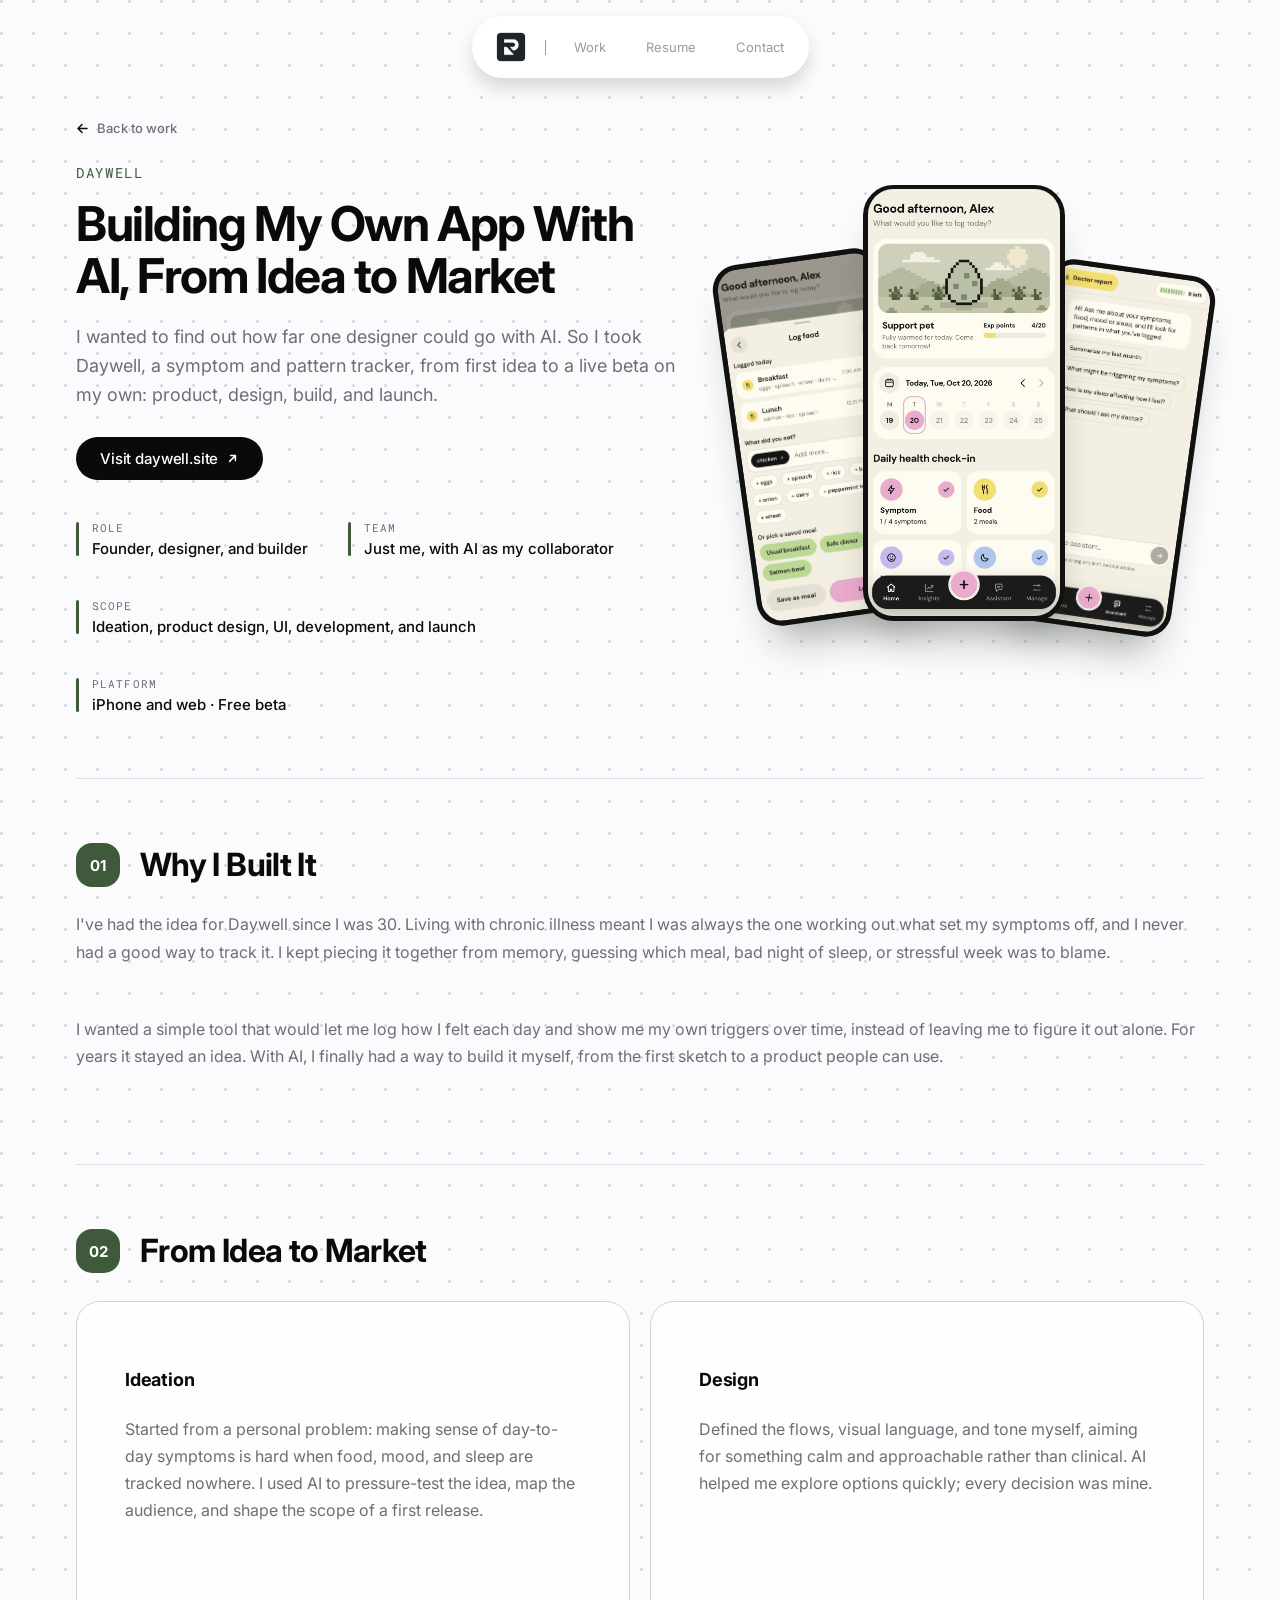
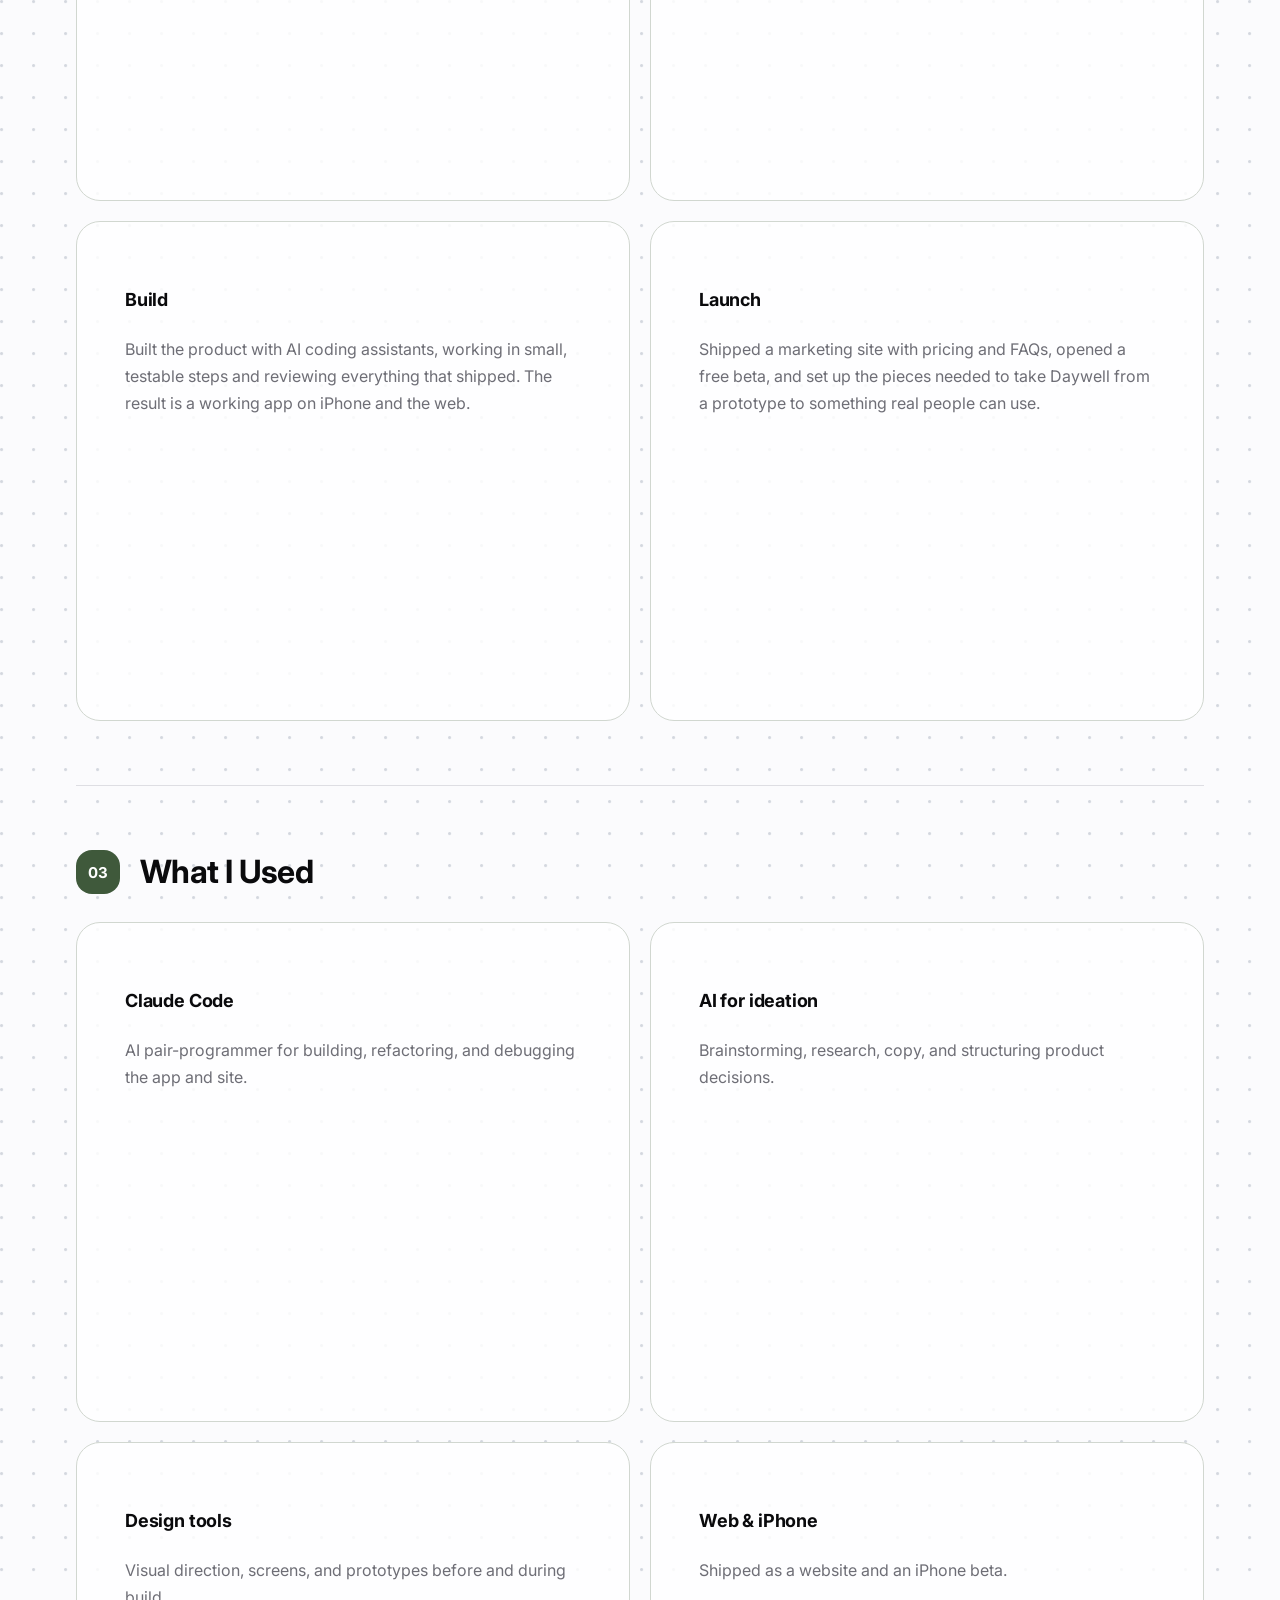
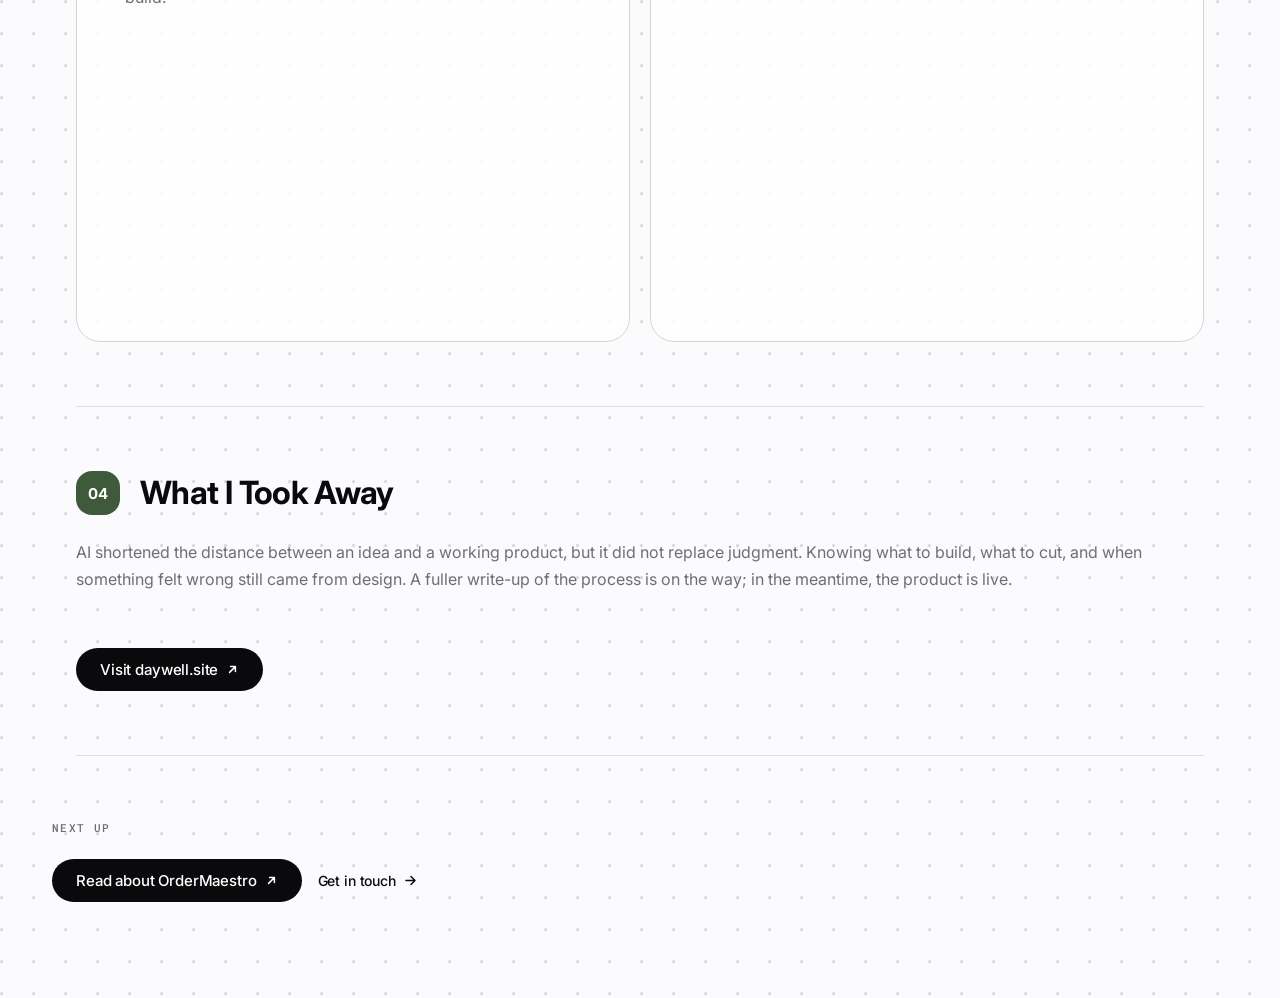
==== case-studies/daywell.html @ 9024d7c3 "Add Daywell card and case study page Home card links to daywell.site with AI-built and beta tags and" ====
<!DOCTYPE html>
<html lang="en">
<head>
<meta charset="UTF-8">
<meta name="viewport" content="width=device-width, initial-scale=1.0">
<title>Daywell - Ramin Partovi</title>
<meta name="description" content="Case study: designing, building, and launching Daywell, a symptom-tracking app, on my own with AI.">
<link rel="preconnect" href="https://fonts.googleapis.com">
<link rel="preconnect" href="https://fonts.gstatic.com" crossorigin>
<link href="https://fonts.googleapis.com/css2?family=Inter:wght@400;500;600;700&family=Roboto+Mono:wght@400;500&display=swap" rel="stylesheet">
<link rel="stylesheet" href="../css/styles.css">
<link rel="stylesheet" href="../css/case-study.css">
</head>
<body>

<header class="site-header">
  <div class="nav-pill">
    <a href="../index.html" class="logo active"><img src="../assets/icons/logo-mark.png" alt="Ramin Partovi" class="logo-mark"></a>
    <span class="divider" aria-hidden="true"></span>
    <nav class="nav-links" aria-label="Primary">
      <a href="../index.html#work">Work</a>
      <a href="../index.html#resume">Resume</a>
      <a href="../index.html#contact">Contact</a>
    </nav>
    <button class="nav-toggle" id="navToggle" aria-expanded="false" aria-controls="mobileNav" aria-label="Open menu">
      <span></span><span></span><span></span>
    </button>
  </div>
  <nav class="mobile-nav" id="mobileNav" aria-label="Mobile">
    <a href="../index.html#work">Work</a>
    <a href="../index.html#resume">Resume</a>
    <a href="../index.html#contact">Contact</a>
  </nav>
</header>

<main class="cs-daywell" style="--cs-accent:#3f593b">

  <section>
    <a href="../index.html#work" class="cs-back">
      <img src="../assets/icons/arrow-dark.svg" alt="" class="icon">
      Back to work
    </a>

    <div class="cs-hero">
      <div class="cs-hero-row cs-hero-row--split-meta">
        <div class="cs-hero-intro-col">
          <div class="cs-hero-text">
            <span class="cs-label" style="color:#3f593b">Daywell</span>
            <h1>Building My Own App With AI, From Idea to Market</h1>
            <p class="cs-hero-sub">I wanted to find out how far one designer could go with AI. So I took Daywell, a symptom and pattern tracker, from first idea to a live beta on my own: product, design, build, and launch.</p>
            <div class="cs-hero-actions" style="padding-top:28px">
              <a href="https://www.daywell.site/" target="_blank" rel="noopener noreferrer" class="btn btn-dark">
                Visit daywell.site
                <img src="../assets/icons/arrow-dark-2.svg" alt="" class="icon">
              </a>
            </div>
          </div>
          <div class="cs-meta">
            <div class="cs-meta-item cs-meta-item--accent"><span>Role</span><span>Founder, designer, and builder</span></div>
            <div class="cs-meta-item cs-meta-item--accent"><span>Team</span><span>Just me, with AI as my collaborator</span></div>
            <div class="cs-meta-item cs-meta-item--accent"><span>Scope</span><span>Ideation, product design, UI, development, and launch</span></div>
            <div class="cs-meta-item cs-meta-item--accent"><span>Platform</span><span>iPhone and web · Free beta</span></div>
          </div>
        </div>
        <div class="cs-dw-art">
          <div class="cs-dw-phone cs-dw-phone--left">
            <img src="assets/daywell/app-log-food.webp" alt="The Daywell app's Log food screen, with sample meals and quick-add ingredient chips.">
          </div>
          <div class="cs-dw-phone cs-dw-phone--right">
            <img src="assets/daywell/app-assistant.webp" alt="The Daywell app's Assistant screen, with suggested questions about symptoms and triggers.">
          </div>
          <div class="cs-dw-phone cs-dw-phone--main">
            <img src="assets/daywell/app-home.webp" alt="The Daywell app's Home screen, with sample data: a greeting, a support pet, this week's days, and daily check-in tiles for symptoms, food, mood, and sleep.">
          </div>
        </div>
      </div>
    </div>

    <section class="cs-section-v2">
      <div class="cs-section-header">
        <span class="cs-section-number">01</span>
        <h2>Why I Built It</h2>
      </div>
      <div class="cs-section-body">
        <p class="cs-section-intro">I've had the idea for Daywell since I was 30. Living with chronic illness meant I was always the one working out what set my symptoms off, and I never had a good way to track it. I kept piecing it together from memory, guessing which meal, bad night of sleep, or stressful week was to blame.</p>
        <p class="cs-section-intro">I wanted a simple tool that would let me log how I felt each day and show me my own triggers over time, instead of leaving me to figure it out alone. For years it stayed an idea. With AI, I finally had a way to build it myself, from the first sketch to a product people can use.</p>
      </div>
    </section>

    <section class="cs-section-v2">
      <div class="cs-section-header">
        <span class="cs-section-number">02</span>
        <h2>From Idea to Market</h2>
      </div>
      <div class="cs-section-body">
        <div class="cs-context-grid"><article class="cs-context-card"><h3>Ideation</h3><p>Started from a personal problem: making sense of day-to-day symptoms is hard when food, mood, and sleep are tracked nowhere. I used AI to pressure-test the idea, map the audience, and shape the scope of a first release.</p></article><article class="cs-context-card"><h3>Design</h3><p>Defined the flows, visual language, and tone myself, aiming for something calm and approachable rather than clinical. AI helped me explore options quickly; every decision was mine.</p></article><article class="cs-context-card"><h3>Build</h3><p>Built the product with AI coding assistants, working in small, testable steps and reviewing everything that shipped. The result is a working app on iPhone and the web.</p></article><article class="cs-context-card"><h3>Launch</h3><p>Shipped a marketing site with pricing and FAQs, opened a free beta, and set up the pieces needed to take Daywell from a prototype to something real people can use.</p></article></div>
      </div>
    </section>

    <section class="cs-section-v2">
      <div class="cs-section-header">
        <span class="cs-section-number">03</span>
        <h2>What I Used</h2>
      </div>
      <div class="cs-section-body">
        <div class="cs-context-grid"><article class="cs-context-card"><h3>Claude Code</h3><p>AI pair-programmer for building, refactoring, and debugging the app and site.</p></article><article class="cs-context-card"><h3>AI for ideation</h3><p>Brainstorming, research, copy, and structuring product decisions.</p></article><article class="cs-context-card"><h3>Design tools</h3><p>Visual direction, screens, and prototypes before and during build.</p></article><article class="cs-context-card"><h3>Web & iPhone</h3><p>Shipped as a website and an iPhone beta.</p></article></div>
      </div>
    </section>

    <section class="cs-section-v2">
      <div class="cs-section-header">
        <span class="cs-section-number">04</span>
        <h2>What I Took Away</h2>
      </div>
      <div class="cs-section-body">
        <p class="cs-section-intro">AI shortened the distance between an idea and a working product, but it did not replace judgment. Knowing what to build, what to cut, and when something felt wrong still came from design. A fuller write-up of the process is on the way; in the meantime, the product is live.</p>
        <div class="cs-hero-actions">
          <a href="https://www.daywell.site/" target="_blank" rel="noopener noreferrer" class="btn btn-dark">
            Visit daywell.site
            <img src="../assets/icons/arrow-dark-2.svg" alt="" class="icon">
          </a>
        </div>
      </div>
    </section>

  </section>

  <section class="cs-footer-nav">
    <span class="eyebrow">Next up</span>
    <div class="cs-footer-nav-links">
      <a href="ordermaestro.html" class="btn btn-dark">
        Read about OrderMaestro
        <img src="../assets/icons/arrow-dark-2.svg" alt="" class="icon">
      </a>
      <a href="../index.html#contact" class="link-arrow">
        Get in touch
        <img src="../assets/icons/arrow-dark.svg" alt="" class="icon">
      </a>
    </div>
  </section>

</main>

<script src="../js/main.js"></script>
</body>
</html>
---- css/styles.css ----
/* ---------- Tokens ---------- */
:root {
  --font-sans: 'Inter', -apple-system, BlinkMacSystemFont, 'Segoe UI', sans-serif;
  --font-mono: 'Roboto Mono', 'SFMono-Regular', Menlo, monospace;

  --color-bg: #fbfbfd;
  --color-white: #ffffff;
  --color-blue: #2d31ff;
  --color-orange: #f46036;
  --color-black: #0a0a0c;

  --color-grey-96: #f5f5f7;
  --color-grey-62: #9a9aa4;
  --color-grey-56: #8a8a92;
  --color-grey-45: #6e6e76;
  --color-grey-88: #dedee3;
  --color-grey-95: #f0f0f3;

  --color-yellow: #ffd24a;
  --color-red: #e8502e;
  --color-azure: #8aa2bc;

  --white-09: rgba(255, 255, 255, 0.09);
  --white-13: rgba(255, 255, 255, 0.13);

  --radius-lg: 34px;
  --radius-md: 20px;
  --radius-sm: 16px;
  --radius-pill: 980px;

  --max-width: 1176px;
  --shell-padding: 24px;
}

/* ---------- Reset ---------- */
* { box-sizing: border-box; }
html { scroll-behavior: smooth; }
body {
  margin: 0;
  font-family: var(--font-sans);
  background: var(--color-bg);
  color: var(--color-black);
  -webkit-font-smoothing: antialiased;
  overflow-x: hidden;
}
img { max-width: 100%; display: block; }
a { text-decoration: none; color: inherit; }
ul { list-style: none; margin: 0; padding: 0; }
h1, h2, h3, p { margin: 0; }

main { position: relative; }
main::before {
  content: "";
  position: absolute;
  inset: 0;
  z-index: -1;
  background-image: url("../assets/images/bg-pattern.png");
  background-size: 32px 32px;
  background-repeat: repeat;
  opacity: 0.4;
  pointer-events: none;
}
button { font-family: inherit; cursor: pointer; }

.icon { width: 13px; height: 13px; flex-shrink: 0; transition: transform 0.2s ease; }

/* ---------- Type scale ---------- */
h1 {
  font-weight: 700;
  font-size: clamp(2.4rem, 4.2vw + 1rem, 3.5rem);
  line-height: 1.04;
  letter-spacing: -0.04em;
  color: var(--color-white);
}
h2 {
  font-weight: 700;
  font-size: clamp(2rem, 2.6vw + 1.1rem, 3.25rem);
  line-height: 1.08;
  letter-spacing: -0.032em;
  color: var(--color-black);
}
h2.on-dark { color: var(--color-grey-96); }
h3 {
  font-weight: 600;
  font-size: 1.75rem;
  line-height: 1.16;
  letter-spacing: -0.026em;
  color: var(--color-black);
}

.eyebrow, .eyebrow-mini {
  font-family: var(--font-mono);
  font-weight: 500;
  font-size: 0.6875rem;
  letter-spacing: 0.12em;
  text-transform: uppercase;
  color: var(--color-grey-45);
  display: block;
}
.eyebrow-light { color: var(--color-grey-62); }

/* ---------- Layout helpers ---------- */
main > section {
  max-width: var(--max-width);
  margin: 0 auto;
  padding-left: var(--shell-padding);
  padding-right: var(--shell-padding);
}

/* ---------- Header ---------- */
.site-header {
  position: fixed;
  top: 16px;
  left: 0;
  right: 0;
  z-index: 100;
  display: flex;
  justify-content: center;
  padding: 0 16px;
  transition: transform 0.25s ease;
}
.site-header.is-hidden {
  transform: translateY(calc(-100% - 16px));
}
.nav-pill {
  display: flex;
  align-items: center;
  gap: 8px;
  background: var(--color-white);
  border: 1px solid var(--white-13);
  border-radius: var(--radius-pill);
  padding: 4px 4px 4px 12px;
  box-shadow: 0 10px 17px rgba(0, 0, 0, 0.14);
}
.logo {
  display: flex;
  align-items: center;
  font-weight: 600;
  font-size: 0.8125rem;
  letter-spacing: -0.01em;
  color: var(--color-grey-62);
  white-space: nowrap;
  transition: opacity 0.15s;
}
.logo:hover { opacity: 0.8; }
.logo-mark {
  display: block;
  width: 52px;
  height: 52px;
}
.divider {
  width: 1px;
  height: 15px;
  background: var(--color-grey-62);
  flex-shrink: 0;
}
.nav-links { display: flex; align-items: center; }
.nav-links a {
  font-size: 0.8125rem;
  color: var(--color-grey-62);
  padding: 8px 20px;
  border-radius: var(--radius-pill);
  transition: background 0.15s, color 0.15s;
}
.nav-links a:hover { background: var(--color-grey-95); color: var(--color-black); }
.nav-links a.active,
.nav-links a.active:hover { color: var(--color-blue); }

.nav-toggle {
  display: none;
  flex-direction: column;
  justify-content: center;
  gap: 4px;
  width: 37px;
  height: 37px;
  background: none;
  border: none;
  border-radius: 50%;
}
.nav-toggle span {
  display: block;
  width: 16px;
  height: 1.5px;
  background: var(--color-black);
  margin: 0 auto;
}
.mobile-nav {
  display: none;
  flex-direction: column;
  background: var(--color-white);
  border-radius: 20px;
  margin-top: 8px;
  padding: 8px;
  box-shadow: 0 10px 17px rgba(0, 0, 0, 0.14);
  position: absolute;
  top: 100%;
  left: 16px;
  right: 16px;
}
.mobile-nav a {
  padding: 12px 16px;
  font-size: 0.9rem;
  color: var(--color-black);
  border-radius: 12px;
}
.mobile-nav a:hover { background: var(--color-grey-95); }
.mobile-nav a.active { color: var(--color-blue); }
.mobile-nav.open { display: flex; }

/* ---------- Buttons / Links ---------- */
.btn {
  display: inline-flex;
  align-items: center;
  gap: 8px;
  padding: 12px 24px;
  border-radius: var(--radius-pill);
  font-size: 0.9375rem;
  font-weight: 500;
  letter-spacing: -0.01em;
  white-space: nowrap;
  transition: opacity 0.15s, transform 0.15s;
}
.btn:hover { opacity: 0.88; }
.btn-orange { background: var(--color-orange); color: var(--color-white); }
.btn-dark { background: var(--color-black); color: var(--color-white); }
.btn-white { background: var(--color-white); color: var(--color-black); }
.btn-outline { background: none; border: 1px solid var(--color-white); color: var(--color-white); }

.link-arrow {
  display: inline-flex;
  align-items: center;
  gap: 8px;
  font-size: 0.875rem;
  font-weight: 500;
  letter-spacing: -0.01em;
  color: var(--color-black);
}
.link-arrow.link-white { color: var(--color-white); }
.link-arrow:hover { text-decoration: underline; text-underline-offset: 3px; }

.btn-text {
  background: none;
  border: none;
  padding: 12px 4px;
  font-size: 0.9375rem;
  font-weight: 500;
  color: var(--color-grey-96);
  transition: color 0.15s;
}
.btn-text:hover { color: var(--color-white); }
.btn-text-dark { color: var(--color-grey-45); }
.btn-text-dark:hover { color: var(--color-black); }

/* ---------- Hero ---------- */
.hero { padding-top: 80px; }

@keyframes fade-up {
  from { opacity: 0; transform: translateY(16px); }
  to { opacity: 1; transform: translateY(0); }
}

.hero-kicker,
.hero h1,
.hero-sub,
.hero-actions,
.hero-visual {
  animation: fade-up 1.1s cubic-bezier(0.16, 1, 0.3, 1) both;
}
.hero-kicker { animation-delay: 0s; }
.hero h1 { animation-delay: 0.1s; }
.hero-sub { animation-delay: 0.25s; }
.hero-actions { animation-delay: 0.4s; }
.hero-visual { animation-delay: 0.3s; }

@media (prefers-reduced-motion: reduce) {
  .hero-kicker,
  .hero h1,
  .hero-sub,
  .hero-actions,
  .hero-visual {
    animation: none;
  }
}

.hero-inner {
  background: var(--color-blue);
  border-radius: var(--radius-lg);
  padding: 56px 40px;
  display: flex;
  align-items: center;
  justify-content: space-between;
  gap: 40px;
  flex-wrap: wrap;
  position: relative;
  overflow: hidden;
}
.hero-copy {
  display: flex;
  flex-direction: column;
  gap: 20px;
  max-width: 460px;
  position: relative;
  z-index: 2;
}
.hero-kicker {
  font-family: var(--font-mono);
  font-weight: 500;
  font-size: 0.875rem;
  letter-spacing: 0.08em;
  text-transform: uppercase;
  color: #FFD166EB;
  margin-bottom: -12px;
}
.hero-sub {
  font-size: 1.0625rem;
  line-height: 1.55;
  color: var(--color-white);
  max-width: 360px;
}
.hero-actions {
  display: flex;
  align-items: center;
  gap: 24px;
  flex-wrap: wrap;
  padding-top: 12px;
}

.hero-visual {
  position: relative;
  flex: 1 1 480px;
  max-width: 640px;
  min-width: 300px;
}
.hero-image {
  position: relative;
  border-radius: 12px;
  overflow: hidden;
  aspect-ratio: 520 / 440;
}
.hero-image img:first-child {
  width: 100%;
  height: 100%;
  object-fit: cover;
}

/* Birds crossing the frame in pairs, continuously — a new pair sets off
   every time the one before it is a third of the way across */
.bird {
  position: absolute;
  width: 22px;
  height: 11px;
  opacity: 0;
  pointer-events: none;
}
.bird-1 { top: 16%; animation: fly-across-pair 30s linear -1.8s infinite; }
.bird-2 { top: 22%; width: 16px; height: 8px; animation: fly-across-pair 30s linear -2.5s infinite; }
.bird-3 { top: 28%; animation: fly-across-pair 30s linear -11.8s infinite; }
.bird-4 { top: 34%; width: 16px; height: 8px; animation: fly-across-pair 30s linear -12.5s infinite; }
.bird-5 { top: 8%; animation: fly-across-pair 30s linear -21.8s infinite; }
.bird-6 { top: 14%; width: 16px; height: 8px; animation: fly-across-pair 30s linear -22.5s infinite; }

@keyframes fly-across-pair {
  0% { left: -8%; transform: translateY(6px); opacity: 0; }
  5% { opacity: 0.6; }
  95% { left: 106%; transform: translateY(-10px); opacity: 0.6; }
  100% { left: 108%; transform: translateY(-10px); opacity: 0; }
}

@media (prefers-reduced-motion: reduce) {
  .bird { animation: none; }
}

.floating-card {
  position: absolute;
  background: var(--color-white);
  border-radius: var(--radius-sm);
  box-shadow: 0 20px 44px -16px rgba(10, 10, 12, 0.34), 0 1px 3px rgba(10, 10, 12, 0.1);
  padding: 16px 20px;
  display: flex;
  flex-direction: column;
  gap: 8px;
}
.card-stat {
  top: -20px;
  right: -8px;
  transform: rotate(-3deg);
}
.stat-number {
  font-weight: 700;
  font-size: 1.75rem;
  letter-spacing: -0.035em;
  color: var(--color-black);
}
.eyebrow-mini {
  display: flex;
  align-items: center;
  gap: 8px;
  font-size: 0.59375rem;
}
.dot {
  width: 6px;
  height: 6px;
  border-radius: 2px;
  flex-shrink: 0;
}
.dot-red { background: var(--color-red); }
.dot-yellow { background: var(--color-yellow); }
.dot-azure { background: var(--color-azure); }

/* ---------- Work ---------- */
.work { padding: 96px 24px 0; }
.section-head {
  display: flex;
  flex-direction: column;
  gap: 12px;
  max-width: 512px;
  margin-bottom: 32px;
}
.section-head p {
  font-size: 1.0625rem;
  line-height: 1.6;
  color: var(--color-grey-45);
  padding-top: 4px;
}

.work-grid {
  display: grid;
  grid-template-columns: 1fr 1fr;
  gap: 20px;
}
.case-study {
  background: var(--color-grey-95);
  border-radius: var(--radius-md);
  padding: 40px;
  display: flex;
  flex-direction: column;
  gap: 12px;
  transition: transform 0.25s cubic-bezier(0.16, 1, 0.3, 1), box-shadow 0.25s ease, background-color 0.25s ease;
}
.case-study:hover {
  background: var(--color-white);
  transform: translateY(-4px);
  box-shadow: 0 24px 48px -24px rgba(10, 10, 12, 0.28), 0 1px 3px rgba(10, 10, 12, 0.08);
}
.case-study:active {
  transform: translateY(-1px) scale(0.994);
  transition-duration: 0.1s;
}
.case-study:focus-visible {
  outline: 2px solid var(--color-blue);
  outline-offset: 3px;
}
.case-study:hover .link-arrow .icon { transform: translateX(3px); }
.case-study-lg {
  grid-column: 1 / -1;
  display: grid;
  grid-template-columns: 1fr auto;
  align-items: center;
  gap: 32px;
}
.case-study-diagram {
  display: grid;
  grid-template-columns: 1fr auto;
  align-items: center;
  gap: 20px;
}
.case-study-content {
  display: flex;
  flex-direction: column;
  gap: 12px;
}

.workflow-diagram {
  position: relative;
  width: 244px;
  height: 136px;
  flex-shrink: 0;
}
.wf-lines {
  position: absolute;
  inset: 0;
  width: 100%;
  height: 100%;
  overflow: visible;
}
.wf-line {
  fill: none;
  stroke: #2e90fa;
  stroke-width: 2;
  stroke-linecap: round;
  stroke-dasharray: 1;
  stroke-dashoffset: 1;
  transition: stroke-dashoffset 0.8s cubic-bezier(0.16, 1, 0.3, 1);
}
.wf-box {
  position: absolute;
  width: 44px;
  height: 44px;
  background: var(--color-white);
  border: 1.5px solid rgba(46, 144, 250, 0.35);
  border-radius: var(--radius-sm);
  box-shadow: 0 20px 44px -16px rgba(10, 10, 12, 0.2), 0 1px 3px rgba(10, 10, 12, 0.08);
  opacity: 0;
  transform: translateY(6px) scale(0.9);
  transition: opacity 0.7s cubic-bezier(0.16, 1, 0.3, 1), transform 0.7s cubic-bezier(0.16, 1, 0.3, 1);
}
.wf-node-a { left: 0;    top: 58px; }
.wf-node-b { left: 100px; top: 23px; }
.wf-node-c { left: 100px; top: 92px; }
.wf-node-d { left: 200px; top: 0; }
.wf-node-e { left: 200px; top: 46px; }

/* Sequence: root appears, splits into b/c, then b splits again into d/e */
.workflow-diagram.is-visible .wf-node-a { opacity: 1; transform: none; }
.workflow-diagram.is-visible .wf-line-1 { stroke-dashoffset: 0; transition-delay: 0.6s; }
.workflow-diagram.is-visible .wf-node-b,
.workflow-diagram.is-visible .wf-node-c { opacity: 1; transform: none; transition-delay: 1.3s; }
.workflow-diagram.is-visible .wf-line-2 { stroke-dashoffset: 0; transition-delay: 1.9s; }
.workflow-diagram.is-visible .wf-node-d,
.workflow-diagram.is-visible .wf-node-e { opacity: 1; transform: none; transition-delay: 2.6s; }

.workflow-diagram.resetting .wf-box,
.workflow-diagram.resetting .wf-line {
  transition: none;
}

.plant-diagram {
  position: relative;
  width: 140px;
  height: 150px;
  flex-shrink: 0;
}
.pd-lines {
  position: absolute;
  inset: 0;
  width: 100%;
  height: 100%;
  overflow: visible;
}
.pd-line {
  fill: none;
  stroke: #1b998b;
  stroke-width: 2;
  stroke-linecap: round;
  stroke-dasharray: 1;
  stroke-dashoffset: 1;
  transition: stroke-dashoffset 0.8s cubic-bezier(0.16, 1, 0.3, 1);
}
.pd-ground {
  fill: none;
  stroke: var(--color-grey-62);
  stroke-width: 2;
  stroke-linecap: round;
  opacity: 0;
  transition: opacity 0.7s cubic-bezier(0.16, 1, 0.3, 1);
}
.pd-node {
  position: absolute;
  box-shadow: 0 6px 14px -6px rgba(10, 10, 12, 0.25);
  opacity: 0;
  transform: scale(0.5) rotate(var(--rot, 0deg));
  transition: opacity 0.7s cubic-bezier(0.16, 1, 0.3, 1), transform 0.7s cubic-bezier(0.16, 1, 0.3, 1);
}
.pd-seed {
  width: 12px;
  height: 12px;
  border-radius: 50%;
  background: #1b998b;
}
.pd-leaf {
  width: 20px;
  height: 20px;
  background: rgba(27, 153, 139, 0.12);
  border: 1.6px solid #1b998b;
  box-shadow: none;
}
.pd-leaf::after {
  content: '';
  position: absolute;
  top: 10%;
  left: 50%;
  width: 1.4px;
  height: 80%;
  background: #1b998b;
}
.pd-node-a { left: 64px; top: 132px; }
.pd-node-b { left: 30px; top: 64px; --rot: -12deg; border-radius: 0 70% 0 70%; }
.pd-node-c { left: 90px; top: 64px; --rot: 12deg; border-radius: 70% 0 70% 0; }
.pd-node-d { left: 32px; top: 13px; --rot: -12deg; border-radius: 0 70% 0 70%; }
.pd-node-e { left: 88px; top: 13px; --rot: 12deg; border-radius: 70% 0 70% 0; }
.pd-node-b::after, .pd-node-d::after { transform: translateX(-50%) rotate(-45deg); }
.pd-node-c::after, .pd-node-e::after { transform: translateX(-50%) rotate(45deg); }

/* Sequence: seed appears, stem grows, leaves sprout in pairs, twice */
.plant-diagram.is-visible .pd-ground { opacity: 1; }
.plant-diagram.is-visible .pd-node-a { opacity: 1; transform: scale(1) rotate(var(--rot, 0deg)); }
.plant-diagram.is-visible .pd-line-1 { stroke-dashoffset: 0; transition-delay: 0.6s; }
.plant-diagram.is-visible .pd-node-b,
.plant-diagram.is-visible .pd-node-c { opacity: 1; transform: scale(1) rotate(var(--rot, 0deg)); transition-delay: 1.3s; }
.plant-diagram.is-visible .pd-line-2 { stroke-dashoffset: 0; transition-delay: 1.9s; }
.plant-diagram.is-visible .pd-node-d,
.plant-diagram.is-visible .pd-node-e { opacity: 1; transform: scale(1) rotate(var(--rot, 0deg)); transition-delay: 2.6s; }

.plant-diagram.resetting .pd-node,
.plant-diagram.resetting .pd-line,
.plant-diagram.resetting .pd-ground {
  transition: none;
}

.pulse-bars {
  display: flex;
  align-items: flex-end;
  gap: 8px;
  height: 60px;
  flex-shrink: 0;
}
.pulse-bar {
  width: 10px;
  height: 60px;
  background: #ff1af2;
  border-radius: 3px;
  transform-origin: bottom center;
  transform: scaleY(0.15);
  animation: none;
}

@keyframes pulse-bar-bounce {
  0%   { transform: scaleY(0.15); }
  20%  { transform: scaleY(0.65); }
  35%  { transform: scaleY(0.3); }
  50%  { transform: scaleY(0.85); }
  65%  { transform: scaleY(0.4); }
  80%  { transform: scaleY(0.6); }
  100% { transform: scaleY(1); }
}

.pulse-bars.is-visible .pulse-bar {
  animation-name: pulse-bar-bounce;
  animation-duration: 1.3s;
  animation-timing-function: cubic-bezier(0.4, 0, 0.2, 1);
  animation-fill-mode: forwards;
}
.pulse-bars.is-visible .pulse-bar:nth-child(1) { animation-delay: 0s; }
.pulse-bars.is-visible .pulse-bar:nth-child(2) { animation-delay: 0.05s; }
.pulse-bars.is-visible .pulse-bar:nth-child(3) { animation-delay: 0.1s; }
.pulse-bars.is-visible .pulse-bar:nth-child(4) { animation-delay: 0.15s; }
.pulse-bars.is-visible .pulse-bar:nth-child(5) { animation-delay: 0.2s; }
.pulse-bars.is-visible .pulse-bar:nth-child(6) { animation-delay: 0.25s; }
.pulse-bars.is-visible .pulse-bar:nth-child(7) { animation-delay: 0.3s; }
.pulse-bars.is-visible .pulse-bar:nth-child(8) { animation-delay: 0.35s; }

.pulse-bars.resetting .pulse-bar {
  animation: none;
  transform: scaleY(0.15);
}

.order-diagram {
  position: relative;
  width: 156px;
  height: 142px;
  flex-shrink: 0;
}
.order-ticket {
  position: absolute;
  width: 104px;
  height: 124px;
  padding: 20px 16px;
  border: 1.5px solid rgba(197, 138, 25, 0.34);
  border-radius: 14px;
  background: var(--color-white);
  box-shadow: 0 18px 38px -20px rgba(10, 10, 12, 0.34);
  opacity: 0;
  transition: opacity 0.65s cubic-bezier(0.16, 1, 0.3, 1), transform 0.65s cubic-bezier(0.16, 1, 0.3, 1);
}
.order-ticket--back {
  left: 0;
  top: 0;
  transform: translate(-8px, 8px) rotate(-8deg) scale(0.92);
}
.order-ticket--front {
  right: 0;
  bottom: 0;
  transform: translate(8px, 8px) rotate(5deg) scale(0.92);
}
.order-ticket span {
  display: block;
  height: 5px;
  margin-bottom: 10px;
  border-radius: 999px;
  background: #e8e3d6;
}
.order-ticket span:nth-child(2) { width: 72%; }
.order-ticket span:nth-child(3) { width: 48%; }
.order-ticket i {
  position: absolute;
  left: 16px;
  right: 16px;
  bottom: 18px;
  height: 20px;
  border-radius: 7px;
  background: #f7dfaa;
}
.order-status-dot {
  position: absolute;
  right: 10px;
  top: 8px;
  width: 18px;
  height: 18px;
  border: 4px solid var(--color-white);
  border-radius: 50%;
  background: #c58a19;
  box-shadow: 0 6px 14px rgba(197, 138, 25, 0.35);
  opacity: 0;
  transform: scale(0.4);
  transition: opacity 0.5s ease, transform 0.5s cubic-bezier(0.16, 1, 0.3, 1);
}
.order-diagram.is-visible .order-ticket--back {
  opacity: 1;
  transform: rotate(-8deg) scale(1);
}
.order-diagram.is-visible .order-ticket--front {
  opacity: 1;
  transform: rotate(5deg) scale(1);
  transition-delay: 0.55s;
}
.order-diagram.is-visible .order-status-dot {
  opacity: 1;
  transform: scale(1);
  transition-delay: 1.15s;
}
.order-diagram.resetting .order-ticket,
.order-diagram.resetting .order-status-dot { transition: none; }

.ai-tag {
  display: inline-flex;
  align-items: center;
  gap: 5px;
  font-family: var(--font-mono);
  font-size: 0.6875rem;
  font-weight: 500;
  letter-spacing: 0.02em;
  color: #2b4028;
  background: linear-gradient(135deg, #e3f0cf 0%, #b5d98b 100%);
  padding: 4px 10px 4px 8px;
  border-radius: 999px;
}

.tag-row {
  display: flex;
  flex-wrap: wrap;
  gap: 6px;
  flex-basis: 100%;
}
.ai-tag--beta {
  color: #43287f;
  background: linear-gradient(135deg, #e9e0fb 0%, #c9b8f0 100%);
  padding-left: 10px;
}
.ai-tag-dot {
  width: 6px;
  height: 6px;
  border-radius: 50%;
  background: #7c4dd6;
}

.daywell-diagram {
  position: relative;
  width: 156px;
  height: 142px;
  flex-shrink: 0;
  display: grid;
  place-items: center;
}
.dw-logo {
  width: 140px;
  height: 140px;
  overflow: visible;
}
.dw-part {
  transform-box: fill-box;
  opacity: 0;
  transition: opacity 0.5s ease, transform 0.9s cubic-bezier(0.16, 1, 0.3, 1);
}
.dw-leaf-r { transform-origin: 0% 100%; transform: scale(0.2) rotate(-24deg); }
.dw-leaf-l { transform-origin: 100% 100%; transform: scale(0.2) rotate(24deg); }
.dw-bud { transform-origin: 50% 100%; transform: scale(0.15); }
.dw-bloom { transform-origin: 50% 100%; transform: scale(0.35) translateY(24%); }
.daywell-diagram.is-visible .dw-part { opacity: 1; transform: none; }
.daywell-diagram.is-visible .dw-leaf-l { transition-delay: 0.1s; }
.daywell-diagram.is-visible .dw-leaf-r { transition-delay: 0.3s; }
.daywell-diagram.is-visible .dw-bud { transition-delay: 0.7s; }
.daywell-diagram.is-visible .dw-bloom { transition-delay: 1.2s; transition-duration: 1.1s; }
.daywell-diagram.resetting .dw-part { transition: none; }

@media (prefers-reduced-motion: reduce) {
  .wf-box, .wf-line, .pd-node, .pd-line, .pd-ground, .pulse-bar, .order-ticket, .order-status-dot, .dw-part { transition: none; animation: none; }
  .pulse-bars.is-visible .pulse-bar { transform: scaleY(1); }
  .dw-part { opacity: 1; transform: none; }
}
.case-label {
  font-family: var(--font-mono);
  font-size: 0.875rem;
  font-weight: 400;
  letter-spacing: 0.12em;
  text-transform: uppercase;
}
.case-label-row {
  display: flex;
  align-items: center;
  gap: 10px;
  flex-wrap: wrap;
}
.award-tag {
  display: inline-flex;
  align-items: center;
  gap: 5px;
  font-family: var(--font-mono);
  font-size: 0.6875rem;
  font-weight: 500;
  letter-spacing: 0.02em;
  color: #6e4c00;
  background: linear-gradient(135deg, #ffe8a8 0%, #ffd166 100%);
  padding: 4px 10px 4px 8px;
  border-radius: 999px;
}
.award-tag-icon {
  width: 11px;
  height: 11px;
  flex-shrink: 0;
}
.case-study h3 {
  padding-top: 4px;
  max-width: 526px;
}
.case-study-lg h3 {
  max-width: none;
}
@media (min-width: 861px) {
  .case-study-lg h3 { white-space: nowrap; }
}
.case-study p {
  font-size: 0.9375rem;
  line-height: 1.6;
  color: var(--color-grey-45);
  max-width: 416px;
}
.case-study .link-arrow { padding-top: 8px; }

.case-study--future {
  cursor: default;
}
.case-study--future:hover {
  background: var(--color-grey-95);
  transform: none;
  box-shadow: none;
}
.case-study--future .case-study-status {
  color: var(--color-grey-56);
  font-size: 0.8125rem;
  font-weight: 500;
}
.future-diagram {
  position: relative;
  width: 140px;
  height: 140px;
  flex-shrink: 0;
  display: grid;
  place-items: center;
}
.future-orbit {
  position: relative;
  width: 104px;
  height: 104px;
  border: 1px dashed rgba(124, 58, 237, 0.45);
  border-radius: 50%;
  transform: rotate(-18deg);
}
.future-orbit-core {
  position: absolute;
  inset: 28px;
  border: 1.5px solid rgba(124, 58, 237, 0.6);
  border-radius: 50%;
  background: rgba(196, 181, 253, 0.28);
}
.future-orbit-dot {
  position: absolute;
  top: -5px;
  left: 50%;
  width: 10px;
  height: 10px;
  border: 3px solid var(--color-grey-95);
  border-radius: 50%;
  background: #7c3aed;
}

/* ---------- Resume ---------- */
.resume { padding: 96px 24px 0; }
.resume-grid {
  display: grid;
  grid-template-columns: 1.1fr 0.9fr;
  grid-template-areas: "timeline intro";
  gap: 72px;
}
.timeline-card { grid-area: timeline; }
.resume-intro { grid-area: intro; }
.resume-intro {
  display: flex;
  flex-direction: column;
  gap: 16px;
}
.resume-photo {
  width: 240px;
  height: 240px;
  border-radius: 50%;
  object-fit: cover;
  border: 3px solid var(--color-orange);
  flex-shrink: 0;
  align-self: center;
}
.resume-intro > p {
  font-size: 1.0625rem;
  line-height: 1.6;
  color: var(--color-grey-45);
}
.resume-intro .btn-dark { margin-top: 4px; align-self: flex-start; }

.timeline-card {
  background: var(--color-grey-95);
  border-radius: 26px;
  padding: 40px;
  display: flex;
  flex-direction: column;
  gap: 28px;
}
.eyebrow-education { margin-top: 8px; }
.timeline-item {
  border-top: 1px solid var(--color-grey-88);
  padding-top: 28px;
  display: flex;
  flex-direction: column;
  gap: 4px;
}
.timeline-item:first-of-type {
  border-top: none;
  padding-top: 0;
}
.timeline-row {
  display: flex;
  align-items: baseline;
  justify-content: space-between;
  flex-wrap: wrap;
  gap: 8px;
}
.timeline-row h3 { font-size: 1.1875rem; letter-spacing: -0.024em; color: var(--color-blue); }
.eyebrow-education ~ .timeline-item .timeline-row h3 { color: var(--color-black); }
.timeline-row .date {
  font-family: var(--font-mono);
  font-size: 0.6875rem;
  letter-spacing: 0.07em;
  color: var(--color-grey-45);
  white-space: nowrap;
}
.role-org {
  font-size: 0.9375rem;
  color: var(--color-grey-45);
}
.timeline-item ul { padding-top: 12px; display: flex; flex-direction: column; gap: 8px; }
.timeline-item li {
  position: relative;
  padding-left: 20px;
  font-size: 0.9375rem;
  line-height: 1.6;
  color: var(--color-grey-45);
}
.timeline-item li::before {
  content: "";
  position: absolute;
  left: 0;
  top: 0.75em;
  width: 5px;
  height: 1px;
  background: var(--color-grey-45);
}

/* ---------- Contact ---------- */
.contact { padding: 96px 24px 120px; }
.contact-inner {
  background: var(--color-grey-95);
  border-radius: var(--radius-lg);
  padding: 40px;
  position: relative;
  overflow: hidden;
  display: flex;
  gap: 40px;
}
.contact-content {
  display: flex;
  flex-direction: column;
  gap: 16px;
  position: relative;
  z-index: 2;
}
.contact-sub {
  font-size: 1.0625rem;
  line-height: 1.6;
  color: var(--color-grey-45);
  letter-spacing: -0.018em;
  padding-top: 4px;
}
.contact-email {
  font-weight: 600;
  font-size: clamp(1.75rem, 2.6vw + 0.9rem, 3.25rem);
  letter-spacing: -0.035em;
  color: var(--color-black);
  padding-top: 12px;
  word-break: break-word;
}
.contact-actions {
  display: flex;
  align-items: center;
  gap: 8px;
  flex-wrap: wrap;
  padding-top: 8px;
}
.social-links {
  display: flex;
  gap: 8px;
  padding-top: 12px;
}
.social-links a {
  background: var(--color-orange);
  color: var(--color-white);
  font-size: 0.8125rem;
  letter-spacing: -0.01em;
  padding: 8px 16px;
  border-radius: var(--radius-pill);
  transition: opacity 0.15s;
}
.social-links a:hover { opacity: 0.88; }

/* ---------- Footer ---------- */
.site-footer {
  background: var(--color-grey-95);
  padding: 44px 24px;
}
.footer-inner {
  max-width: 1120px;
  margin: 0 auto;
  display: flex;
  align-items: center;
  justify-content: space-between;
  flex-wrap: wrap;
  gap: 16px;
  padding: 0 40px;
}
.footer-inner p {
  font-size: 0.75rem;
  color: var(--color-grey-56);
  letter-spacing: -0.01em;
}
.footer-inner nav { display: flex; gap: 24px; }
.footer-inner nav a {
  font-size: 0.8125rem;
  color: var(--color-grey-45);
}
.footer-inner nav a:hover { color: var(--color-black); text-decoration: underline; }

/* ---------- Responsive ---------- */
@media (max-width: 980px) {
  .resume-grid {
    grid-template-columns: 1fr;
    grid-template-areas: "intro" "timeline";
    gap: 48px;
  }
  .contact-decor { display: none; }
}

@media (max-width: 860px) {
  .hero-inner { padding: 40px 28px; flex-direction: column; align-items: flex-start; justify-content: flex-start; }
  .hero-visual { max-width: 100%; margin-top: 0; order: -1; flex: none; width: 100%; }
  .hero-copy { margin-top: 32px; }
  .card-stat { right: 0; }
  .work-grid { grid-template-columns: 1fr; }
  .case-study-lg { grid-column: auto; display: flex; flex-direction: column; gap: 12px; }
  .case-study-diagram { display: flex; flex-direction: column; gap: 12px; }
  .case-study-content { display: contents; }
  .link-arrow { order: 1; align-self: flex-start; }
  .case-label-row { flex-direction: column; align-items: flex-start; gap: 8px; align-self: flex-start; }
  .case-label { align-self: flex-start; }
}

@media (max-width: 640px) {
  .nav-links { display: none; }
  .nav-toggle { display: flex; }
  .hero { padding-top: 88px; }
  .hero-inner { border-radius: 24px; padding: 32px 20px; }
  h1 { font-size: 2.1rem; }
  .hero-sub { max-width: 100%; }
  .work, .resume, .contact { padding-left: 16px; padding-right: 16px; }
  .case-study, .timeline-card { padding: 28px; }
  .contact-inner { padding: 28px; border-radius: 24px; }
  .contact-email { font-size: 1.75rem; }
  .footer-inner { padding: 0; flex-direction: column; align-items: flex-start; }
}
---- css/case-study.css ----
/* ---------- Case study page ---------- */

.cs-back {
  display: inline-flex;
  align-items: center;
  gap: 8px;
  font-size: 0.8125rem;
  font-weight: 500;
  color: var(--color-grey-45);
  padding-top: 120px;
}
.cs-back:hover { color: var(--color-black); }
.cs-back .icon { transform: rotate(180deg); transition: transform 0.2s ease; }
.cs-back:hover .icon { transform: rotate(180deg) translateX(3px); }

.cs-hero {
  padding-top: 24px;
  padding-bottom: 64px;
  border-bottom: 1px solid var(--color-grey-88);
}
.cs-hero-row {
  display: flex;
  align-items: center;
  justify-content: space-between;
  gap: 40px;
}
.cs-hero-text { flex: 1 1 480px; min-width: 0; }
.cs-hero-phones {
  flex: 1 1 440px;
  max-width: 480px;
  width: 100%;
  display: block;
}
.cs-hero-desktop-art {
  flex: 1.1 1 378px;
  max-width: 448px;
  filter: drop-shadow(0 24px 20px rgba(15, 23, 42, 0.12));
}
@media (max-width: 900px) {
  .cs-hero-row { flex-direction: column-reverse; }
  .cs-hero-phones { max-width: 340px; }
  .cs-hero-row.cs-hero-row--split-meta > .cs-hero-desktop-art {
    max-width: min(448px, 100%);
  }
}

/* Opt-in hero layout (iTracefresh): intro text + meta are wrapped in
   .cs-hero-intro-col so the row is a plain two-column flex (col vs. phones),
   sized like every other case study hero — the row's height is the taller
   of the two columns, so the phones can't overlap content below. On mobile
   the wrapper is unwrapped (display: contents) so Role/Team can reorder to
   after the phones, independently of the intro text. */
.cs-hero-row.cs-hero-row--split-meta > .cs-hero-intro-col {
  flex: 1 1 480px;
  min-width: 0;
}
@media (max-width: 900px) {
  .cs-hero-row.cs-hero-row--split-meta { flex-direction: column; }
  .cs-hero-row.cs-hero-row--split-meta > .cs-hero-intro-col { display: contents; }
  /* Once .cs-hero-intro-col's box disappears, .cs-hero-text and .cs-meta become
     direct flex items of the column-direction row, so .cs-hero-text's row-layout
     flex-basis (480px, meant as a width) gets reinterpreted as a height and
     inflates it — cancel flex on both so they size by content when stacked. */
  .cs-hero-intro-col > .cs-hero-text { order: 1; flex: none; }
  .cs-hero-row.cs-hero-row--split-meta > .cs-hero-phones { order: 2; align-self: center; }
  .cs-hero-intro-col > .cs-meta { order: 3; flex: none; }
}

.cs-label {
  font-family: var(--font-mono);
  font-size: 0.875rem;
  font-weight: 400;
  letter-spacing: 0.12em;
  text-transform: uppercase;
  display: block;
}
.cs-hero h1 {
  font-weight: 700;
  font-size: clamp(2rem, 2.4vw + 1.2rem, 3rem);
  line-height: 1.1;
  letter-spacing: -0.03em;
  color: var(--color-black);
  padding-top: 16px;
  max-width: 780px;
}
/* iTracefresh hero title: sized to stay on one line within the hero's
   text column (other case study headlines are intentionally longer and wrap). */
.cs-hero h1.cs-hero-title-fit {
  font-size: clamp(1.6rem, 1.7vw + 0.85rem, 2.3rem);
}
.cs-hero-sub {
  font-size: 1.125rem;
  line-height: 1.6;
  color: var(--color-grey-45);
  max-width: 620px;
  padding-top: 20px;
}

.cs-hero-badge-row {
  display: flex;
  padding: 10px 0;
  margin-top: 24px;
}
.cs-hero-badge {
  display: inline-flex;
  align-items: center;
  height: 32px;
  padding: 0 16px;
  border-radius: 100px;
  background: var(--color-white);
  box-shadow: 0 1px 2px rgba(12, 12, 13, 0.1), 0 1px 2px rgba(12, 12, 13, 0.05);
  font-weight: 700;
  font-size: 0.75rem;
  letter-spacing: 1px;
  text-transform: uppercase;
  color: var(--color-black);
}
.cs-hero-stats {
  display: flex;
  gap: 24px;
}
.cs-hero-stat {
  flex: 1 1 0;
  min-width: 0;
  display: flex;
  flex-direction: column;
  gap: 16px;
  padding: 32px;
  border-radius: 24px;
  background: rgba(255, 255, 255, 0.8);
  box-shadow: 0 1px 4px rgba(12, 12, 13, 0.1), 0 1px 4px rgba(12, 12, 13, 0.05);
}
.cs-hero-stat-value {
  font-weight: 800;
  font-size: 3rem;
  letter-spacing: -0.02em;
  color: var(--cs-accent, var(--color-black));
}
.cs-hero-stat-label {
  font-size: 0.875rem;
  line-height: 1.5;
  color: var(--color-grey-45);
}
.cs-hero-stats--testing {
  max-width: 1100px;
}
.cs-hero-stats--testing .cs-hero-stat {
  gap: 12px;
  padding: 24px 28px;
}
.cs-hero-stat-heading {
  display: flex;
  flex-direction: column;
  align-items: flex-start;
  gap: 6px;
}
.cs-hero-stat-heading .cs-hero-stat-value {
  font-size: clamp(2.25rem, 3vw, 3rem);
  line-height: 1;
}
.cs-hero-stat-heading strong {
  color: var(--color-black);
  font-size: 1rem;
  line-height: 1.35;
}
@media (max-width: 640px) {
  .cs-hero-stats { flex-direction: column; }
  .cs-hero-stat { padding: 24px; }
  .cs-hero-stat-heading { align-items: flex-start; }
}

.cs-meta {
  display: flex;
  flex-wrap: wrap;
  gap: 40px;
  padding-top: 40px;
}
.cs-meta-item {
  display: flex;
  flex-direction: column;
  gap: 4px;
}
.cs-meta-item span:first-child {
  font-family: var(--font-mono);
  font-size: 0.6875rem;
  letter-spacing: 0.1em;
  text-transform: uppercase;
  color: var(--color-grey-45);
}
.cs-meta-item span:last-child {
  font-size: 0.9375rem;
  font-weight: 500;
  color: var(--color-black);
}
/* A green accent bar anchored to this specific item (rather than a
   standalone divider between items) so it still reads as "separating this
   item out" even when flex-wrap stacks it onto its own line below Role. */
.cs-meta-item--accent {
  position: relative;
  padding-left: 16px;
}
.cs-meta-item--accent::before {
  content: "";
  position: absolute;
  top: 2px;
  left: 0;
  bottom: 2px;
  width: 3px;
  border-radius: 999px;
  background: var(--cs-accent, var(--color-grey-88));
}

.cs-section {
  padding: 64px 0;
  border-bottom: 1px solid var(--color-grey-88);
  display: grid;
  grid-template-columns: 0.7fr 1.3fr;
  gap: 64px;
}
.cs-section:last-of-type { border-bottom: none; }
.cs-section-label {
  font-family: var(--font-mono);
  font-size: 0.6875rem;
  letter-spacing: 0.1em;
  text-transform: uppercase;
  color: var(--color-grey-45);
}
.cs-section-body {
  display: flex;
  flex-direction: column;
  gap: 20px;
}
.cs-section-body h2 {
  font-weight: 700;
  font-size: 1.625rem;
  letter-spacing: -0.02em;
  color: var(--color-black);
}
.cs-section-body p {
  font-size: 1rem;
  line-height: 1.7;
  color: var(--color-grey-45);
  max-width: 640px;
}
.cs-section-body p.cs-lead {
  font-size: 1.1875rem;
  line-height: 1.6;
  font-weight: 500;
  color: var(--color-black);
  max-width: 680px;
}
.cs-section-body ul {
  display: flex;
  flex-direction: column;
  gap: 12px;
  max-width: 640px;
}
.cs-section-body li {
  position: relative;
  padding-left: 20px;
  font-size: 1rem;
  line-height: 1.65;
  color: var(--color-grey-45);
}
.cs-section-body li::before {
  content: "";
  position: absolute;
  left: 0;
  top: 0.7em;
  width: 6px;
  height: 1px;
  background: var(--color-grey-45);
}
.cs-section-body li strong { color: var(--color-black); font-weight: 600; }

.cs-image {
  width: 100%;
  display: block;
  border-radius: var(--radius-md);
  border: 1px solid var(--color-grey-88);
  box-shadow: 0 20px 40px -24px rgba(0, 0, 0, 0.25);
}
.cs-image-plain {
  border: none;
  box-shadow: none;
}
.cs-image-70 {
  width: 70%;
  margin: 0 auto;
}
@media (max-width: 640px) {
  .cs-image-70 { width: 100%; }
}
.cs-image-caption {
  display: block;
  margin-top: -8px;
  font-size: 0.8125rem;
  line-height: 1.5;
  color: var(--color-grey-45);
  max-width: 640px;
}

.cs-hero-image {
  width: 100%;
  display: block;
  border-radius: var(--radius-lg);
  border: 1px solid var(--color-grey-88);
  box-shadow: 0 30px 60px -30px rgba(0, 0, 0, 0.3);
  margin-top: 48px;
}

.cs-image-row {
  display: flex;
  flex-wrap: wrap;
  gap: 20px;
}
.cs-image-row > div {
  flex: 1 1 260px;
  display: flex;
  flex-direction: column;
  gap: 8px;
}
.cs-image-row .cs-image { margin: 0; }

/* Brand Management: "Highlighted Features" — a badge + heading over a row
   of numbered feature cards, per the Figma design. No panel wrapper: badge,
   heading and cards sit directly on the page background. The cards use the
   same hover-to-reveal "Read more" mechanic as the section 01 illustration
   cards — fixed card height, icon/title/toggle cross-fade out while the
   detail copy fades in over the same box, so hovering never changes the
   card's (or its row-mates') height. */
.cs-feature-panel-header {
  display: flex;
  flex-direction: row;
  align-items: center;
  gap: 16px;
  /* .cs-subsection already puts a 16px flex gap after this element, so
     this margin only needs to cover the remaining 8px to total 24px. */
  margin-bottom: 8px;
}
.cs-feature-badge {
  flex-shrink: 0;
  padding: 4px 12px;
  border-radius: var(--radius-pill);
  background: color-mix(in srgb, var(--cs-accent, var(--color-black)) 12%, white);
  color: var(--cs-accent, var(--color-black));
  font-size: 0.75rem;
  font-weight: 600;
  letter-spacing: 0.02em;
  text-transform: uppercase;
}
.cs-feature-panel-header h3 {
  font-weight: 800;
  font-size: 2rem;
  letter-spacing: -0.02em;
  color: var(--color-black);
}

/* Combined research-to-solution section for the Vantage case study. */
.cs-solution-intro {
  max-width: 900px;
  margin: 0;
  color: var(--color-grey-45);
  font-size: clamp(1.05rem, 1.3vw, 1.25rem);
  line-height: 1.7;
}
.cs-solution-section .cs-section-body {
  gap: clamp(64px, 8vw, 96px);
}
.cs-solution-section .cs-subsection {
  gap: 24px;
  padding: 0;
  border: 0;
}
.cs-solution-section .cs-hscroll { display: none; }
.cs-solution-chapter-header {
  max-width: 940px;
}
.cs-solution-chapter-header h3 {
  max-width: 780px;
  margin: 0 0 12px;
  color: var(--color-black);
  font-size: clamp(1.55rem, 2.2vw, 2rem);
  line-height: 1.22;
  letter-spacing: -0.025em;
}
.cs-solution-chapter-header p {
  max-width: 780px;
  margin: 0;
  color: var(--color-grey-45);
  font-size: 1rem;
  line-height: 1.65;
}
.cs-solution-rationale {
  display: grid;
  grid-template-columns: repeat(3, minmax(0, 1fr));
  gap: 16px;
}
.cs-solution-rationale > div {
  min-height: 144px;
  padding: 22px;
  border: 1px solid color-mix(in srgb, var(--cs-accent, #2e90fa) 18%, white);
  border-radius: 16px;
  background: rgba(255, 255, 255, 0.78);
}
.cs-solution-rationale span {
  display: block;
  margin-bottom: 10px;
  color: var(--cs-accent, #2e90fa);
  font-family: var(--font-mono);
  font-size: 0.6875rem;
  font-weight: 700;
  letter-spacing: 0.09em;
  text-transform: uppercase;
}
.cs-solution-rationale p {
  margin: 0;
  color: #43506a;
  font-size: 0.9375rem;
  line-height: 1.55;
}
@media (max-width: 760px) {
  .cs-solution-rationale { grid-template-columns: 1fr; }
  .cs-solution-rationale > div { min-height: 0; }
}
.cs-feature-grid {
  display: flex;
  gap: 24px;
  overflow-x: auto;
}
.cs-feature-card {
  position: relative;
  display: flex;
  flex-direction: column;
  gap: 16px;
  flex: 1 1 0;
  min-width: 200px;
  height: 220px;
  padding: 24px;
  background: var(--color-white);
  border: 1px solid var(--color-grey-88);
  border-radius: 16px;
  box-shadow: 0 4px 6px -2px rgba(0, 37, 165, 0.02);
  overflow: hidden;
  transition: border-color 0.2s ease, box-shadow 0.2s ease;
}
.cs-feature-card-top {
  display: flex;
  align-items: center;
  justify-content: space-between;
  flex-shrink: 0;
}
.cs-feature-icon {
  display: flex;
  align-items: center;
  justify-content: center;
  width: 40px;
  height: 40px;
  border-radius: 20px;
  background: color-mix(in srgb, var(--cs-accent, var(--color-black)) 12%, white);
}
.cs-feature-icon img { width: 18px; height: 18px; }
.cs-feature-number {
  font-weight: 700;
  font-size: 0.875rem;
  letter-spacing: 0.01em;
  color: var(--cs-accent, var(--color-black));
}
.cs-feature-title {
  flex-shrink: 0;
  font-weight: 700;
  font-size: 1.125rem;
  color: var(--color-black);
}
.cs-feature-card-top,
.cs-feature-title,
.cs-feature-toggle {
  transition: opacity 0.2s ease, visibility 0.2s ease;
}
.cs-feature-toggle {
  align-self: flex-start;
  flex-shrink: 0;
  margin-top: -8px;
  padding: 0;
  border: none;
  background: none;
  font: inherit;
  font-weight: 600;
  font-size: 0.8125rem;
  color: var(--color-grey-45);
  cursor: pointer;
  transition: color 0.2s ease;
}
.cs-feature-toggle:hover,
.cs-feature-toggle:focus-visible {
  color: var(--cs-accent, var(--color-black));
}
.cs-feature-card .cs-feature-detail {
  position: absolute;
  inset: 0;
  display: flex;
  align-items: center;
  overflow: hidden;
  margin: 0;
  padding: 24px;
  background: var(--color-white);
  font-size: 0.8125rem;
  line-height: 1.45;
  color: var(--color-grey-45);
  opacity: 0;
  pointer-events: none;
  transition: opacity 0.25s ease;
}
.cs-feature-card:hover,
.cs-feature-card:focus-within,
.cs-feature-card.is-expanded {
  border-color: var(--cs-accent, var(--color-black));
  box-shadow: 0 12px 28px -16px rgba(10, 10, 12, 0.2);
}
.cs-feature-card:hover .cs-feature-card-top,
.cs-feature-card:focus-within .cs-feature-card-top,
.cs-feature-card.is-expanded .cs-feature-card-top,
.cs-feature-card:hover .cs-feature-title,
.cs-feature-card:focus-within .cs-feature-title,
.cs-feature-card.is-expanded .cs-feature-title,
.cs-feature-card:hover .cs-feature-toggle,
.cs-feature-card:focus-within .cs-feature-toggle,
.cs-feature-card.is-expanded .cs-feature-toggle {
  opacity: 0;
  visibility: hidden;
}
.cs-feature-card:hover .cs-feature-detail,
.cs-feature-card:focus-within .cs-feature-detail,
.cs-feature-card.is-expanded .cs-feature-detail {
  opacity: 1;
  pointer-events: auto;
}
@media (prefers-reduced-motion: reduce) {
  .cs-feature-card-top,
  .cs-feature-title,
  .cs-feature-toggle,
  .cs-feature-detail,
  .cs-feature-card { transition: none; }
}

/* Brand Management: a blurred color-blob backdrop (matching the Final
   Design hero art) behind two mockups that cross-fade into each other —
   first the web UI in a browser window, then the mobile UI in a phone
   frame with its scroll animation. The phone stays in normal document flow
   (defining the showcase's height); the browser mockup is absolutely
   centered on top of it. Deliberately NOT using CSS Grid's "stack via
   grid-area" trick here — it's had cross-browser auto-sizing quirks with
   this particular mix of aspect-ratio boxes and absolutely-positioned
   children, and plain absolute positioning is far more universally
   reliable for this exact "two things centered in the same spot" case. */
.cs-brand-showcase {
  position: relative;
  border-radius: var(--radius-lg);
  overflow: hidden;
  background: color-mix(in srgb, var(--cs-accent, var(--color-black)) 8%, white);
  padding: 56px 24px;
}
.cs-brand-blob {
  position: absolute;
  aspect-ratio: 1;
  border-radius: 50%;
  filter: blur(40px);
}
.cs-brand-blob-1 { width: 60%; left: -15%; top: -20%; background: color-mix(in srgb, var(--cs-accent, var(--color-black)) 88%, #0759ad); }
.cs-brand-blob-2 { width: 55%; right: -15%; top: -15%; background: color-mix(in srgb, var(--cs-accent, var(--color-black)) 58%, white); }
.cs-brand-blob-3 { width: 50%; left: 20%; bottom: -25%; background: color-mix(in srgb, var(--cs-accent, var(--color-black)) 26%, white); }

/* Padding-less positioning context for the two stages, so the browser
   mockup's absolute percentage width resolves against the same box the
   (normal-flow) phone's percentage width does. Without this wrapper the
   browser mockup's % was measured against the showcase's padding box while
   the phone's % was measured against its content box — two different
   reference widths — which is what caused the mismatched/gappy layout. */
.cs-brand-stage-frame {
  position: relative;
}

.cs-brand-stage {
  opacity: 0;
  transition: opacity 0.5s ease;
  pointer-events: none;
}
.cs-brand-stage.is-active {
  opacity: 1;
  pointer-events: auto;
}
.cs-brand-stage.cs-browser-mockup {
  position: absolute;
  top: 50%;
  left: 50%;
  transform: translate(-50%, -50%);
}

/* Carousel controls: arrows + dot navigation, overlaid on the showcase
   itself (bottom-center) so it reads as part of the image, not a separate
   element below it. Lets the user jump straight to any of the three desktop
   screens or the mobile screen instead of waiting for the auto-advance. */
.cs-brand-controls {
  position: absolute;
  left: 50%;
  bottom: 16px;
  transform: translateX(-50%);
  z-index: 3;
  display: flex;
  align-items: center;
  gap: 12px;
  padding: 6px 10px;
  border-radius: 999px;
  background: rgba(255, 255, 255, 0.85);
  backdrop-filter: blur(6px);
  -webkit-backdrop-filter: blur(6px);
  box-shadow: 0 8px 20px -8px rgba(0, 0, 0, 0.3);
}
.cs-brand-dots {
  display: flex;
  align-items: center;
  gap: 10px;
}
.cs-brand-dot {
  width: 9px;
  height: 9px;
  padding: 0;
  border-radius: 50%;
  border: 2px solid var(--cs-accent, var(--color-black));
  background: transparent;
  cursor: pointer;
  transition: background-color 0.2s ease, transform 0.15s ease;
}
.cs-brand-dot:hover { transform: scale(1.2); }
.cs-brand-dot:focus-visible { outline: 2px solid var(--cs-accent, var(--color-black)); outline-offset: 3px; }
.cs-brand-dot.is-active { background: var(--cs-accent, var(--color-black)); }
.cs-solution-section .cs-brand-controls {
  max-width: calc(100% - 32px);
}
.cs-solution-section .cs-brand-dots {
  max-width: min(680px, calc(100vw - 150px));
  gap: 6px;
  overflow-x: auto;
  scrollbar-width: none;
}
.cs-solution-section .cs-brand-dots::-webkit-scrollbar { display: none; }
.cs-solution-section .cs-brand-dot {
  flex: 0 0 auto;
  width: auto;
  height: auto;
  min-height: 28px;
  padding: 5px 10px;
  border-width: 1px;
  border-radius: 999px;
  color: var(--cs-accent, var(--color-black));
  font-size: 0.6875rem;
  font-weight: 700;
  white-space: nowrap;
  transition: color 0.2s ease, background-color 0.2s ease;
}
.cs-solution-section .cs-brand-dot::after { content: attr(data-label); }
.cs-solution-section .cs-brand-dot:hover { transform: none; background: color-mix(in srgb, var(--cs-accent, #2e90fa) 10%, white); }
.cs-solution-section .cs-brand-dot.is-active { color: #fff; }
.cs-brand-arrow {
  display: flex;
  align-items: center;
  justify-content: center;
  width: 22px;
  height: 22px;
  padding: 0;
  border: none;
  border-radius: 50%;
  background: none;
  color: var(--cs-accent, var(--color-black));
  cursor: pointer;
  transition: background-color 0.2s ease;
}
.cs-brand-arrow:hover { background: rgba(0, 0, 0, 0.06); }
.cs-brand-arrow:focus-visible { outline: 2px solid var(--cs-accent, var(--color-black)); outline-offset: 2px; }
.cs-brand-arrow svg { width: 16px; height: 16px; }

/* Browser-window mockup: the two desktop app screens cross-fade inside one
   frame, showing "the larger web UI" before the showcase hands off to the
   phone stage above. */
.cs-browser-mockup {
  width: min(640px, 100%);
  border-radius: 14px;
  overflow: hidden;
  background: var(--color-white);
  border: 1px solid var(--color-grey-88);
  box-shadow: 0 40px 70px -30px rgba(0, 0, 0, 0.4);
}
.cs-browser-chrome {
  display: flex;
  align-items: center;
  gap: 6px;
  padding: 10px 14px;
  background: var(--color-grey-95);
  border-bottom: 1px solid var(--color-grey-88);
}
.cs-browser-dot {
  width: 9px;
  height: 9px;
  border-radius: 50%;
  background: var(--color-grey-88);
  flex-shrink: 0;
}
.cs-browser-dot:nth-child(1) { background: #ff5f57; }
.cs-browser-dot:nth-child(2) { background: #febc2e; }
.cs-browser-dot:nth-child(3) { background: #28c840; }
.cs-browser-url {
  margin-left: 10px;
  flex: 1;
  min-width: 0;
  overflow: hidden;
  text-overflow: ellipsis;
  white-space: nowrap;
  font-size: 0.6875rem;
  color: var(--color-grey-45);
  background: var(--color-white);
  border: 1px solid var(--color-grey-88);
  border-radius: 999px;
  padding: 3px 12px;
}
.cs-browser-screen {
  position: relative;
  width: 100%;
  height: 0;
  padding-bottom: 75%; /* 4:3, via padding instead of aspect-ratio so the
    absolutely-positioned slides below always get a definite pixel height to
    resolve height:100% against, regardless of browser aspect-ratio support. */
  background: var(--color-white);
}
.cs-browser-slide {
  position: absolute;
  inset: 0;
  width: 100%;
  height: 100%;
  object-fit: contain;
  opacity: 0;
  transition: opacity 0.5s ease;
}
.cs-browser-slide.is-active { opacity: 1; }
@media (max-width: 640px) {
  .cs-brand-showcase { padding: 40px 16px; }
}

/* Shared desktop-mockup showcase: reuses the Brand Management blob backdrop,
   browser-chrome mockup, and dot/arrow controls so any subsection's screens
   (Recall Management, Label Management, ...) read as the same "web mockup"
   style as the Brand Management showcase above. */
.cs-mockup-showcase {
  position: relative;
  border-radius: var(--radius-lg);
  overflow: hidden;
  background: color-mix(in srgb, var(--cs-accent, var(--color-black)) 8%, white);
  padding: 56px 24px;
  display: flex;
  flex-direction: column;
  align-items: center;
}
/* Without an explicit position, this static box would paint *underneath*
   the absolutely-positioned blur blobs (positioned elements always paint
   above static ones, regardless of source order), which is what made the
   mockup look washed out/translucent. Promoting it to its own stacking
   context above the blobs fixes that. */
.cs-mockup-showcase .cs-browser-mockup {
  position: relative;
  z-index: 1;
}
/* These slides are 1800x1280 screenshots (aspect ratio 71.1%), not the 75%
   (4:3) the shared .cs-browser-screen assumes for Brand Management's own
   screens. Matching the ratio exactly makes the image fill the frame
   edge-to-edge with no letterboxing gap in either direction. */
.cs-mockup-showcase .cs-browser-screen {
  padding-bottom: 71.1%;
}
/* Faster cross-fade between slides than the Brand Management showcase. */
.cs-mockup-showcase .cs-browser-slide {
  transition: opacity 0.3s ease;
}
.cs-solution-section .cs-mockup-showcase {
  padding: 0 0 52px;
  overflow: visible;
  border-radius: 0;
  background: transparent;
}
.cs-solution-section .cs-mockup-showcase .cs-brand-blob {
  display: none;
}
.cs-solution-section .cs-mockup-showcase .cs-browser-mockup {
  width: min(1180px, 100%);
  max-width: none;
}
.cs-solution-section .cs-mockup-showcase {
  width: 100%;
  box-sizing: border-box;
  padding: 0;
  overflow: hidden;
  border: 1px solid var(--color-grey-88);
  border-radius: 8px;
  background: var(--color-white);
  box-shadow: 0 24px 48px -36px rgba(8, 24, 48, 0.34);
}
.cs-solution-section .cs-mockup-showcase .cs-browser-mockup {
  width: 100%;
  border: 0;
  border-radius: 0;
  box-shadow: none;
}
.cs-showcase-walkthrough {
  width: 100%;
  box-sizing: border-box;
  display: flex;
  flex-direction: column;
  align-items: flex-start;
  gap: 10px;
  padding: 24px 32px 20px;
  border-top: 1px solid var(--color-grey-88);
  background: var(--color-white);
}
.cs-showcase-copy {
  min-width: 0;
}
.cs-showcase-title-row {
  display: flex;
  align-items: baseline;
  flex-wrap: wrap;
  gap: 18px;
}
.cs-showcase-title {
  margin: 0;
  color: var(--color-black);
  font-size: 1.25rem;
  line-height: 1.25;
}
.cs-showcase-count {
  flex: 0 0 auto;
  margin-left: 4px;
  color: var(--cs-accent, var(--color-blue));
  font-size: 0.875rem;
  font-weight: 700;
}
.cs-showcase-description {
  max-width: 820px;
  margin: 0;
  color: var(--color-grey-45);
  font-size: 0.9375rem;
  line-height: 1.5;
}
.cs-solution-section .cs-mockup-showcase .cs-brand-controls {
  position: static;
  flex: 0 0 auto;
  transform: none;
  gap: 14px;
  padding: 0;
  border-radius: 0;
  background: none;
  box-shadow: none;
  backdrop-filter: none;
  -webkit-backdrop-filter: none;
  margin-top: 4px;
}
.cs-solution-section .cs-brand-dots {
  max-width: none;
  gap: 8px;
  overflow: visible;
}
.cs-solution-section .cs-brand-dot {
  width: 12px;
  min-width: 12px;
  height: 12px;
  min-height: 12px;
  padding: 0;
  border: 0;
  border-radius: 50%;
  background: var(--color-grey-88);
}
.cs-solution-section .cs-brand-dot::after { content: none; }
.cs-solution-section .cs-brand-dot:hover { background: color-mix(in srgb, var(--cs-accent, #2e90fa) 55%, white); }
.cs-solution-section .cs-brand-dot.is-active { width: 24px; border-radius: 999px; background: var(--cs-accent, var(--color-blue)); }
.cs-solution-section .cs-brand-arrow {
  width: 40px;
  height: 40px;
  border: 1px solid var(--color-grey-88);
  background: var(--color-white);
}
.cs-solution-section .cs-brand-arrow:hover { background: color-mix(in srgb, var(--cs-accent, #2e90fa) 8%, white); }
/* Pulse: caption and controls sit above the screen instead of below it. */
.cs-mockup-showcase-controls-top .cs-showcase-walkthrough {
  order: -1;
  border-top: 0;
  border-bottom: 1px solid var(--color-grey-88);
}
@media (max-width: 700px) {
  .cs-showcase-walkthrough {
    padding: 20px;
  }
  .cs-showcase-title-row { gap: 12px; }
  .cs-showcase-title { font-size: 1.125rem; }
}
@media (max-width: 400px) {
  .cs-solution-section .cs-mockup-showcase .cs-brand-controls { gap: 8px; }
  .cs-solution-section .cs-brand-dots { gap: 6px; }
  .cs-solution-section .cs-brand-arrow { width: 36px; height: 36px; }
  .cs-showcase-count { margin-left: 0; font-size: 0.75rem; }
}
@media (max-width: 640px) {
  .cs-mockup-showcase { padding: 40px 16px; }
  .cs-solution-section .cs-mockup-showcase { padding: 0; }
}

/* iTraceFresh section 08 uses the Vantage screen-and-caption walkthrough
   with a short introduction above each group of screens. */
.cs-walkthrough-section .cs-walkthrough-summary {
  max-width: 860px;
  margin: 0;
  font-size: 1.0625rem;
  line-height: 1.65;
  color: var(--color-grey-45);
}
.cs-walkthrough-section .cs-mockup-showcase {
  width: 100%;
  box-sizing: border-box;
  padding: 0;
  border: 1px solid var(--color-grey-88);
  border-radius: 8px;
  background: var(--color-white);
  box-shadow: 0 24px 48px -36px rgba(8, 24, 48, 0.34);
}
.cs-walkthrough-section .cs-mockup-showcase .cs-brand-blob { display: none; }
.cs-walkthrough-section .cs-mockup-showcase .cs-browser-mockup {
  width: 100%;
  max-width: none;
  border: 0;
  border-radius: 0;
  box-shadow: none;
}
.cs-walkthrough-section .cs-mockup-showcase .cs-brand-controls {
  position: static;
  flex: 0 0 auto;
  transform: none;
  gap: 14px;
  padding: 0;
  margin-top: 4px;
  border-radius: 0;
  background: none;
  box-shadow: none;
  backdrop-filter: none;
  -webkit-backdrop-filter: none;
}
.cs-walkthrough-section .cs-brand-dots { gap: 8px; }
.cs-walkthrough-section .cs-brand-dot {
  width: 12px;
  min-width: 12px;
  height: 12px;
  min-height: 12px;
  border: 0;
  background: var(--color-grey-88);
}
.cs-walkthrough-section .cs-brand-dot.is-active { width: 24px; border-radius: 999px; }
.cs-walkthrough-section .cs-brand-arrow {
  width: 40px;
  height: 40px;
  border: 1px solid var(--color-grey-88);
  background: var(--color-white);
}
@media (max-width: 400px) {
  .cs-walkthrough-section .cs-mockup-showcase .cs-brand-controls { gap: 8px; }
  .cs-walkthrough-section .cs-brand-dots { gap: 6px; }
  .cs-walkthrough-section .cs-brand-arrow { width: 36px; height: 36px; }
}

.cs-image-quad {
  display: grid;
  grid-template-columns: repeat(4, 1fr);
  gap: 12px;
}
.cs-image-quad img {
  width: 100%;
  aspect-ratio: 3 / 4;
  object-fit: cover;
  display: block;
  border: 1px solid var(--color-grey-88);
  box-shadow: 0 20px 40px -24px rgba(0, 0, 0, 0.25);
}
@media (max-width: 640px) {
  .cs-image-quad { grid-template-columns: repeat(2, 1fr); }
}

.cs-media-row {
  display: flex;
  align-items: flex-start;
  gap: 32px;
}
.cs-media-row p { flex: 1 1 420px; min-width: 0; margin: 0; }
.cs-media-row-image {
  flex: 0 0 340px;
  max-width: 340px;
  margin: 0;
}
@media (max-width: 860px) {
  .cs-media-row { flex-direction: column; }
  .cs-media-row-image { flex: 0 0 auto; max-width: 340px; }
}

.cs-image-small {
  width: 100%;
  max-width: 280px;
  display: block;
  border-radius: var(--radius-md);
  border: 1px solid var(--color-grey-88);
  box-shadow: 0 20px 40px -24px rgba(0, 0, 0, 0.25);
}

/* Auto-scrolling phone mockup: a tall screen capture pans behind a pinned
   status bar, down and back up on a loop. The -77.1% keyframe is the scroll
   distance for THIS asset (638x6036) inside a 9/19.5 phone viewport —
   expressed as a % of the image's own height so it holds at any container
   width; recompute it if either the image or the phone aspect ratio changes. */
.cs-scroll-phone {
  /* Solved so this always matches .cs-browser-mockup's height exactly, at
     any container width, not just at the 640px desktop breakpoint:
     browserHeight = min(640px, 100%) * 0.75 + 43 (chrome bar)
     phoneWidth * (19.5/9) = browserHeight  =>  phoneWidth = browserHeight * 9/19.5 */
  width: min(calc(34.615% + 19.85px), 241.39px);
  aspect-ratio: 9 / 19.5;
  margin: 0 auto;
  padding: 12px;
  background: var(--color-black);
  border-radius: 40px;
  box-shadow: 0 30px 60px -25px rgba(0, 0, 0, 0.35);
}
.cs-scroll-phone-screen {
  width: 100%;
  height: 100%;
  border-radius: 28px;
  overflow: hidden;
  position: relative;
  background: var(--color-white);
}
.cs-scroll-phone-content,
.cs-scroll-phone-statusbar {
  display: block;
  position: absolute;
  top: 0;
  left: 0;
  width: 100%;
  height: auto;
}
.cs-scroll-phone-content {
  z-index: 1;
  animation: cs-scroll-phone-pan 16s ease-in-out infinite;
  animation-play-state: paused;
}
.cs-scroll-phone.is-active .cs-scroll-phone-screen.is-visible .cs-scroll-phone-content {
  animation-play-state: running;
}
.cs-scroll-phone-statusbar {
  z-index: 2;
}
@keyframes cs-scroll-phone-pan {
  0%, 6% { transform: translateY(0); }
  47%, 53% { transform: translateY(-77.1%); }
  94%, 100% { transform: translateY(0); }
}

@media (prefers-reduced-motion: reduce) {
  .cs-scroll-phone-content {
    animation: none;
  }
}

/* Reveal-on-hover thumbnail: small image by default, caption text appears
   on hover/focus, click opens the full-size version in a lightbox. */
.cs-image-reveal {
  margin: 0;
  max-width: 280px;
}
.cs-image-reveal-lg {
  max-width: 549px;
}
.cs-persona-row {
  align-items: flex-start;
}
.cs-persona-row .cs-image-reveal-lg {
  flex: 1 1 320px;
}
.cs-image-reveal-lg .cs-image-small {
  max-width: 549px;
  border-radius: 0;
}
.cs-image-reveal-lg .cs-image-reveal-trigger {
  border-radius: 0;
}
.cs-image-reveal-trigger {
  position: relative;
  display: block;
  padding: 0;
  border: none;
  background: none;
  cursor: zoom-in;
  border-radius: var(--radius-md);
  overflow: hidden;
}
.cs-image-reveal-trigger .cs-image-small {
  margin: 0;
  transition: transform 0.3s ease, filter 0.3s ease;
}
.cs-image-reveal-trigger:hover .cs-image-small,
.cs-image-reveal-trigger:focus-visible .cs-image-small {
  transform: scale(1.04);
  filter: brightness(0.7);
}
.cs-image-reveal-overlay {
  position: absolute;
  inset: 0;
  display: flex;
  flex-direction: column;
  align-items: center;
  justify-content: center;
  gap: 8px;
  padding: 16px;
  text-align: center;
  opacity: 0;
  transition: opacity 0.25s ease;
  pointer-events: none;
}
.cs-image-reveal-trigger:hover .cs-image-reveal-overlay,
.cs-image-reveal-trigger:focus-visible .cs-image-reveal-overlay {
  opacity: 1;
}
.cs-image-reveal-icon {
  width: 22px;
  height: 22px;
  color: var(--color-white);
  flex-shrink: 0;
}
.cs-image-reveal-text {
  font-size: 0.8125rem;
  line-height: 1.5;
  color: var(--color-white);
}

/* Clickable research-artifact card that opens the full evaluation. */
.cs-doc-card {
  display: flex;
  align-items: center;
  gap: 16px;
  width: 100%;
  max-width: 460px;
  padding: 16px 20px;
  margin: 24px 0;
  border: 1px solid var(--color-grey-88);
  border-radius: var(--radius-md);
  background: var(--color-white);
  box-shadow: 0 1px 4px rgba(12, 12, 13, 0.06);
  cursor: pointer;
  text-align: left;
  font-family: inherit;
  transition: border-color 0.2s ease, box-shadow 0.2s ease, transform 0.2s ease;
}
.cs-doc-card:hover,
.cs-doc-card:focus-visible {
  border-color: var(--cs-accent, var(--color-black));
  box-shadow: 0 8px 20px -12px rgba(12, 12, 13, 0.25);
  transform: translateY(-1px);
}
.cs-doc-card-icon {
  flex-shrink: 0;
  width: 44px;
  height: 44px;
  border-radius: 10px;
  background: #217346;
  color: var(--color-white);
  display: flex;
  align-items: center;
  justify-content: center;
  font-family: var(--font-mono);
  font-weight: 700;
  font-size: 0.6875rem;
  letter-spacing: 0.02em;
}
.cs-doc-card-icon--audit {
  border: 1px solid color-mix(in srgb, var(--cs-accent, var(--color-black)) 22%, white);
  background: color-mix(in srgb, var(--cs-accent, var(--color-black)) 10%, white);
  color: var(--cs-accent, var(--color-black));
}
.cs-doc-card-icon--audit svg {
  width: 32px;
  height: 32px;
}
.cs-doc-card-body {
  flex: 1 1 auto;
  min-width: 0;
  display: flex;
  flex-direction: column;
  gap: 2px;
}
.cs-doc-card-name {
  font-weight: 600;
  font-size: 0.875rem;
  color: var(--color-black);
  overflow: hidden;
  text-overflow: ellipsis;
  white-space: nowrap;
}
.cs-doc-card-hint {
  font-size: 0.75rem;
  color: var(--color-grey-45);
}
.cs-doc-card-arrow {
  flex-shrink: 0;
  width: 18px;
  height: 18px;
  color: var(--color-grey-56);
  transition: transform 0.2s ease;
}
.cs-doc-card:hover .cs-doc-card-arrow,
.cs-doc-card:focus-visible .cs-doc-card-arrow {
  transform: translateX(3px);
  color: var(--cs-accent, var(--color-black));
}

.cs-lightbox {
  position: fixed;
  inset: 0;
  z-index: 200;
  display: flex;
  align-items: center;
  justify-content: center;
  padding: 40px;
  background: rgba(10, 10, 12, 0.85);
  opacity: 0;
  visibility: hidden;
  transition: opacity 0.25s ease;
}
.cs-lightbox.is-open {
  opacity: 1;
  visibility: visible;
}
.cs-board-viewer { display: none; }
.cs-lightbox--board .cs-lightbox-content { display: none; }
.cs-lightbox--board .cs-board-viewer {
  display: flex; flex-direction: column; width: 100%; height: 90vh;
  min-width: 0; background: #f4f4f4; border-radius: 16px; overflow: hidden;
}
.cs-board-toolbar { display: flex; align-items: center; flex-wrap: wrap; gap: 12px; padding: 16px 60px 16px 20px; background: white; }
.cs-board-toolbar strong { font-size: .9375rem; margin-right: auto; }
.cs-board-toolbar span { font-size: .8125rem; color: #555; }
.cs-board-toolbar button { padding: 8px 12px; min-width: 40px; border: 1px solid #bddcff; border-radius: 8px; background: #edf6ff; color: #236dbd; cursor: pointer; }
.cs-board-viewport { overflow: auto; flex: 1; min-height: 0; padding: 12px; }
.cs-board-viewport img { display: block; max-width: none; height: auto; margin: 0 auto; }
.cs-board-viewer :focus-visible { outline: 2px solid #2e90fa; outline-offset: -2px; }
@media (max-width: 700px) { .cs-lightbox--board { padding: 12px; } }
.cs-lightbox-content {
  max-width: min(880px, 100%);
  max-height: 100%;
  display: flex;
  flex-direction: column;
  align-items: center;
  gap: 14px;
}
.cs-lightbox-content img {
  max-width: 100%;
  max-height: 76vh;
  display: block;
  border-radius: var(--radius-md);
  box-shadow: 0 40px 80px -30px rgba(0, 0, 0, 0.5);
}
.cs-lightbox-lg .cs-lightbox-content {
  width: 100%;
  max-width: 100%;
}
.cs-lightbox-lg .cs-lightbox-content img {
  max-width: 100%;
  max-height: 100vh;
  border-radius: 0;
}
.cs-lightbox.cs-lightbox-lg { padding: 0; }
.cs-lightbox.cs-lightbox--persona .cs-lightbox-content {
  width: calc(100% - 48px);
  max-width: 1200px;
}
.cs-lightbox.cs-lightbox--persona .cs-lightbox-content img { transform: none; }
.cs-lightbox-caption {
  color: var(--color-white);
  font-size: 0.875rem;
  line-height: 1.6;
  text-align: center;
  max-width: 620px;
}

/* Gallery mode: the chart pile opens the same lightbox chrome (backdrop,
   close button) but shows all 6 charts in a grid instead of one image. */
.cs-lightbox-gallery {
  display: none;
  max-width: min(1440px, 100%);
  max-height: 100%;
  overflow-y: auto;
  flex-wrap: wrap;
  justify-content: center;
  align-content: flex-start;
  gap: 20px;
  padding: 4px;
}
.cs-benchmark-figure {
  position: relative;
  margin: 0;
  flex-shrink: 0;
}
.cs-benchmark-figure img {
  width: 420px;
  display: block;
  box-shadow: 0 20px 40px -20px rgba(0, 0, 0, 0.5);
}
.cs-benchmark-figure-tag {
  position: absolute;
  top: 15px;
  right: 14px;
  font-family: var(--font-mono);
  font-size: 0.5rem;
  font-weight: 500;
  letter-spacing: 0.02em;
  text-transform: uppercase;
}
.cs-benchmark-figure-tag--legacy { color: var(--color-grey-45); }
.cs-benchmark-figure-tag--new { color: var(--cs-accent, var(--color-black)); }
.cs-lightbox.cs-lightbox--gallery .cs-lightbox-content {
  display: none;
}
.cs-lightbox.cs-lightbox--gallery .cs-lightbox-gallery {
  display: flex;
}
.cs-lightbox-research {
  display: none;
  width: min(1180px, 100%);
  max-height: calc(100vh - 80px);
  overflow: auto;
  padding: 28px;
  border-radius: var(--radius-md);
  background: var(--color-white);
  box-shadow: 0 40px 80px -30px rgba(0, 0, 0, 0.5);
}
.cs-lightbox.cs-lightbox--research .cs-lightbox-content,
.cs-lightbox.cs-lightbox--research .cs-lightbox-gallery,
.cs-lightbox.cs-lightbox--research .cs-board-viewer,
.cs-lightbox.cs-lightbox--research .cs-lightbox-doc {
  display: none;
}
.cs-lightbox.cs-lightbox--research .cs-lightbox-research {
  display: block;
}
.cs-lightbox-research > img {
  display: block;
  width: 100%;
  max-width: none;
  height: auto;
  max-height: calc(100vh - 136px);
  object-fit: contain;
}
.cs-lightbox-research .cs-table-wrap {
  max-height: calc(100vh - 136px);
  overflow: auto;
}
@media (max-width: 700px) {
  .cs-lightbox-research { max-height: calc(100vh - 48px); padding: 16px; }
}
.cs-lightbox-close {
  position: absolute;
  top: 24px;
  right: 24px;
  width: 40px;
  height: 40px;
  border-radius: 50%;
  border: none;
  background: rgba(255, 255, 255, 0.12);
  color: var(--color-white);
  font-size: 1.5rem;
  line-height: 1;
  cursor: pointer;
  display: flex;
  align-items: center;
  justify-content: center;
  transition: background 0.2s ease;
}
.cs-lightbox-close:hover { background: rgba(255, 255, 255, 0.24); }

/* Document mode: a third lightbox mode (alongside single-image and gallery)
   that opens a tall, scrollable rendering of a source document instead of
   fitting an image to the viewport. */
.cs-lightbox-doc {
  display: none;
  width: min(920px, 100%);
  max-height: calc(100vh - 80px);
  overflow-y: auto;
  background: var(--color-white);
  border-radius: var(--radius-md);
  box-shadow: 0 40px 80px -30px rgba(0, 0, 0, 0.5);
  -webkit-overflow-scrolling: touch;
}
.cs-lightbox.cs-lightbox--doc .cs-lightbox-content,
.cs-lightbox.cs-lightbox--doc .cs-lightbox-gallery {
  display: none;
}
.cs-lightbox.cs-lightbox--doc .cs-lightbox-doc {
  display: block;
}
.cs-doc-sheet {
  padding: 40px clamp(20px, 5vw, 56px) 56px;
}
.cs-doc-sheet-head {
  padding-bottom: 24px;
  margin-bottom: 24px;
  border-bottom: 1px solid var(--color-grey-88);
}
.cs-doc-sheet-title {
  font-weight: 800;
  font-size: 1.5rem;
  letter-spacing: -0.02em;
  color: var(--color-black);
}
.cs-doc-sheet-meta {
  display: flex;
  flex-wrap: wrap;
  gap: 24px;
  margin-top: 16px;
}
.cs-doc-sheet-meta-item {
  display: flex;
  flex-direction: column;
  gap: 2px;
}
.cs-doc-sheet-meta-item span:first-child {
  font-family: var(--font-mono);
  font-size: 0.6875rem;
  letter-spacing: 0.06em;
  text-transform: uppercase;
  color: var(--color-grey-56);
}
.cs-doc-sheet-meta-item span:last-child {
  font-size: 0.875rem;
  color: var(--color-black);
}
.cs-doc-legend-label {
  font-family: var(--font-mono);
  font-size: 0.6875rem;
  font-weight: 700;
  letter-spacing: 0.08em;
  text-transform: uppercase;
  color: var(--color-grey-56);
  display: block;
  margin-bottom: 12px;
}
.cs-doc-legend-grid {
  display: grid;
  grid-template-columns: repeat(5, 1fr);
  gap: 8px;
  margin-bottom: 40px;
}
.cs-doc-legend-item {
  border-radius: 10px;
  padding: 10px 10px 12px;
  text-align: center;
}
.cs-doc-legend-value {
  display: block;
  font-weight: 800;
  font-size: 1.125rem;
  color: var(--cs-doc-legend-text, var(--color-black));
}
.cs-doc-legend-name {
  display: block;
  font-size: 0.6875rem;
  line-height: 1.4;
  color: var(--cs-doc-legend-text, var(--color-grey-45));
}
.cs-doc-heuristic {
  padding: 28px 0;
  border-bottom: 1px solid var(--color-grey-88);
}
.cs-doc-heuristic:first-of-type { padding-top: 0; }
.cs-doc-heuristic-title {
  font-weight: 700;
  font-size: 1rem;
  color: var(--color-black);
  margin-bottom: 4px;
}
.cs-doc-heuristic-desc {
  font-size: 0.8125rem;
  line-height: 1.55;
  color: var(--color-grey-45);
  max-width: 640px;
}
.cs-doc-heuristic-clean {
  font-size: 0.8125rem;
  color: var(--color-grey-56);
  margin-top: 12px;
}
.cs-doc-row {
  display: grid;
  grid-template-columns: minmax(0, 1fr) minmax(0, 1fr) 84px;
  gap: 20px;
  align-items: start;
  margin-top: 20px;
  padding-top: 20px;
  border-top: 1px dashed var(--color-grey-88);
}
.cs-doc-row:first-of-type {
  margin-top: 16px;
  padding-top: 0;
  border-top: none;
}
.cs-doc-row-label {
  display: block;
  font-family: var(--font-mono);
  font-size: 0.625rem;
  letter-spacing: 0.06em;
  text-transform: uppercase;
  color: var(--color-grey-56);
  margin-bottom: 4px;
}
.cs-doc-row-text {
  font-size: 0.8125rem;
  line-height: 1.55;
  color: var(--color-black);
  margin: 0;
}
.cs-doc-severity {
  display: inline-flex;
  align-items: center;
  justify-content: center;
  width: 40px;
  height: 40px;
  border-radius: 10px;
  font-weight: 800;
  font-size: 1.0625rem;
  background: var(--cs-severity-bg, var(--color-grey-95));
  color: var(--cs-severity-text, var(--color-grey-45));
}
.cs-doc-row-images {
  grid-column: 1 / -1;
  display: flex;
  flex-wrap: wrap;
  gap: 12px;
  margin-top: 4px;
}
.cs-doc-row-images img {
  width: 220px;
  max-width: 100%;
  display: block;
  border-radius: 10px;
  border: 1px solid var(--color-grey-88);
}
@media (max-width: 640px) {
  .cs-doc-row { grid-template-columns: 1fr 1fr; }
  .cs-doc-severity { grid-column: 1 / -1; width: auto; justify-content: flex-start; }
  .cs-doc-legend-grid { grid-template-columns: repeat(3, 1fr); }
}

@media (prefers-reduced-motion: reduce) {
  .cs-image-reveal-trigger .cs-image-small { transition: none; }
  .cs-image-reveal-overlay { transition: none; }
  .cs-lightbox { transition: none; }
}

.cs-table-wrap {
  overflow-x: auto;
  margin-top: 4px;
}

/* Horizontal-scroll affordance: a prev/next arrow-button pair overlaid on
   the vertical center of a horizontally-scrolling row (feature-card grids,
   comparison tables), sitting half in the page gutter and half over the
   row's edge — the same pattern as a typical card-carousel "scroll" button.
   Inset far enough that it lands on the card's own padding, not its text.
   JS shows/hides each arrow based on actual scroll position, so they only
   appear where there's somewhere to scroll to. */
.cs-hscroll {
  position: relative;
}
.cs-hscroll-arrow {
  position: absolute;
  top: 50%;
  transform: translateY(-50%);
  z-index: 3;
  display: flex;
  align-items: center;
  justify-content: center;
  width: 36px;
  height: 36px;
  padding: 0;
  border: 1px solid var(--color-grey-88);
  border-radius: 50%;
  background: var(--color-white);
  color: var(--cs-accent, var(--color-black));
  box-shadow: 0 8px 20px -8px rgba(0, 0, 0, 0.35);
  cursor: pointer;
  transition: opacity 0.2s ease, background-color 0.2s ease;
}
.cs-hscroll-arrow:hover { background: rgba(0, 0, 0, 0.06); }
.cs-hscroll-arrow:focus-visible { outline: 2px solid var(--cs-accent, var(--color-black)); outline-offset: 2px; }
.cs-hscroll-arrow svg { width: 18px; height: 18px; }
.cs-hscroll-arrow-prev { left: -18px; }
.cs-hscroll-arrow-next { right: -18px; }
.cs-hscroll-arrow[hidden] { display: none; }
.cs-table {
  border-collapse: collapse;
  width: 100%;
  min-width: 640px;
  font-size: 0.875rem;
}
.cs-table th,
.cs-table td {
  padding: 10px 14px;
  border-bottom: 1px solid var(--color-grey-88);
  text-align: left;
}
.cs-table th {
  font-family: var(--font-mono);
  font-size: 0.6875rem;
  letter-spacing: 0.06em;
  text-transform: uppercase;
  color: var(--color-grey-45);
  font-weight: 500;
}
.cs-table th.cs-table-company {
  padding-top: 8px;
  padding-bottom: 8px;
  text-align: center;
}
.cs-company-logo {
  display: block;
  width: 86px;
  height: 30px;
  margin: 0 auto;
  object-fit: contain;
  mix-blend-mode: multiply;
}
.cs-table td { color: var(--color-grey-45); }
.cs-table td:first-child { color: var(--color-black); font-weight: 500; }
.cs-table td.yes { color: #1b998b; font-weight: 700; text-align: center; }
.cs-table td.no { color: var(--color-grey-88); text-align: center; }
.cs-table tr.cs-table-highlight td:first-child { color: #1b998b; }
.cs-table th.cs-table-col-highlight,
.cs-table td.cs-table-col-highlight {
  background: color-mix(in srgb, var(--cs-accent, #1b998b) 12%, white);
}

@media (max-width: 640px) {
  .cs-hero-image { margin-top: 32px; }
}

/* ---------- Numbered section header (stacked layout variant) ---------- */
.cs-section-v2 {
  padding: 64px 0;
  border-bottom: 1px solid var(--color-grey-88);
  display: flex;
  flex-direction: column;
}
.cs-section-header {
  display: flex;
  align-items: center;
  gap: 20px;
  margin-bottom: 28px;
}
.cs-section-header.cs-section-header--wide-gap { margin-bottom: 32px; }
.cs-section-number {
  flex-shrink: 0;
  width: 44px;
  height: 44px;
  border-radius: var(--radius-sm);
  background: var(--cs-accent, var(--color-black));
  color: var(--color-white);
  font-weight: 700;
  font-size: 0.9375rem;
  display: flex;
  align-items: center;
  justify-content: center;
}
.cs-section-header h2 {
  font-weight: 700;
  font-size: clamp(1.5rem, 1.4vw + 1.1rem, 2rem);
  letter-spacing: -0.02em;
  color: var(--color-black);
}

.cs-section-v2 > .cs-section-label {
  display: block;
  margin-bottom: 20px;
}

.cs-section-v2 .cs-section-body {
  gap: 24px;
}
.cs-section-v2 .cs-section-body p,
.cs-section-v2 .cs-section-body ul,
.cs-section-v2 .cs-section-body li {
  max-width: none;
}
.cs-section-v2 .cs-section-body h3 {
  font-weight: 700;
  font-size: 1.125rem;
  letter-spacing: -0.01em;
  color: var(--color-black);
}
.cs-section-v2 .cs-section-body > .cs-subsection {
  display: flex;
  flex-direction: column;
  gap: 16px;
  padding-top: 8px;
}
.cs-section-v2 .cs-section-body > .cs-subsection:first-child { padding-top: 0; }

/* This section's subsections need a wider 48px gap than the default pattern. */
.cs-section-v2 .cs-section-body.cs-section-body--wide-gap { gap: 48px; }
.cs-section-v2 .cs-section-body.cs-section-body--wide-gap > .cs-subsection { padding-top: 0; }

/* Keep each gallery chapter distinct while giving the rationale cards room
   to breathe before the browser mockup. */
.cs-walkthrough-section .cs-section-body {
  gap: 64px;
}
.cs-walkthrough-section .cs-section-body > .cs-subsection {
  gap: 24px;
  padding-top: 0;
}

/* iTracefresh opening challenge: a compact framing of the product, workflow,
   and operational constraints before the field-research detail. */
.cs-challenge-section .cs-section-body { gap: 28px; }
.cs-challenge-intro {
  max-width: 880px;
  margin: 0;
  font-size: clamp(1rem, 0.3vw + 0.95rem, 1.125rem);
  line-height: 1.65;
  color: var(--color-grey-45);
}
.cs-challenge-grid {
  display: grid;
  grid-template-columns: repeat(3, minmax(0, 1fr));
  gap: 20px;
}
.cs-challenge-card {
  display: flex;
  flex-direction: column;
  min-height: 236px;
  padding: 24px;
  border: 1px solid color-mix(in srgb, var(--cs-accent, #1b998b) 24%, white);
  border-radius: var(--radius-md);
  background: var(--color-white);
}
.cs-challenge-number {
  display: inline-flex;
  align-items: center;
  justify-content: center;
  width: 38px;
  height: 38px;
  margin-bottom: 22px;
  border-radius: 50%;
  background: color-mix(in srgb, var(--cs-accent, #1b998b) 13%, white);
  color: var(--cs-accent, #1b998b);
  font-family: "IBM Plex Mono", monospace;
  font-size: 0.875rem;
  font-weight: 700;
}
.cs-challenge-card h3 {
  margin: 0 0 12px;
  font-size: 1.125rem;
  line-height: 1.3;
}
.cs-challenge-card p {
  margin: 0;
  font-size: 0.9375rem;
  line-height: 1.6;
  color: var(--color-grey-45);
}

/* iTracefresh success path: a responsive, code-native version of the source
   design that keeps every goal card within the diagram bounds. */
.cs-path-success-section .cs-section-header {
  margin-bottom: 32px;
}
.cs-path-success-section .cs-section-body {
  align-items: center;
  gap: 24px;
}
.cs-path-success-lead {
  width: 100%;
  margin: 0;
  color: var(--color-grey-45);
  font-size: 1rem;
  line-height: 1.7;
}
.cs-path-success-lead strong {
  color: var(--cs-accent, #1b998b);
  font-weight: 700;
}
.cs-path-success-figure {
  width: min(100%, 936px);
  margin: 0;
  padding: 28px 0 12px;
}
.cs-path-success-figure h3 {
  margin: 0 0 22px;
  color: var(--color-black);
  font-size: clamp(1.5rem, 3vw, 2.25rem);
  line-height: 1.2;
}
.cs-path-success-map {
  position: relative;
  display: grid;
  grid-template-columns: repeat(3, 1fr);
  grid-template-rows: 126px 156px 156px;
  grid-template-areas: ". success ." "errors target satisfaction" "platform . support";
  align-items: center;
  justify-items: center;
  width: 100%;
  min-height: 438px;
}
.cs-path-success-connectors {
  position: absolute;
  inset: 0;
  z-index: 0;
  width: 100%;
  height: 100%;
  overflow: visible;
  pointer-events: none;
}
.cs-path-success-connectors path {
  fill: none;
  stroke: var(--cs-accent, #1b998b);
  stroke-width: 1.5;
  stroke-dasharray: 6 7;
  vector-effect: non-scaling-stroke;
}
.cs-path-success-card-icon {
  position: absolute;
  display: grid;
  top: 0;
  left: 50%;
  width: 46px;
  height: 46px;
  place-items: center;
  border: 1.5px solid var(--cs-accent, #1b998b);
  border-bottom: 0;
  border-radius: 50% 50% 0 0;
  background: var(--color-white);
  transform: translate(-50%, -50%);
}
.cs-path-success-card-icon img {
  position: relative;
  z-index: 1;
  display: block;
  width: 24px;
  height: 24px;
  filter: grayscale(1) brightness(0);
}
.cs-path-success-card-label {
  display: none;
}
.cs-path-success-card-icon::after {
  position: absolute;
  right: -2px;
  bottom: -2px;
  left: -2px;
  height: 5px;
  background: var(--color-white);
  content: "";
}
.cs-path-success-card-icon--up img { transform: rotate(180deg); }
.cs-path-success-card {
  position: relative;
  z-index: 1;
  display: grid;
  width: min(78%, 210px);
  min-height: 104px;
  place-items: center;
  padding: 34px 16px 16px;
  border: 1.5px solid var(--cs-accent, #1b998b);
  border-radius: 5px;
  background: var(--color-white);
  box-shadow: 0 8px 10px rgba(0, 37, 165, 0.1), 0 6px 30px rgba(0, 37, 165, 0.04);
  color: var(--color-grey-20, #212121);
  font-size: clamp(0.75rem, 1.45vw, 0.9375rem);
  line-height: 1.5;
  text-align: center;
}
.cs-path-success-card--success { grid-area: success; }
.cs-path-success-card--errors { grid-area: errors; }
.cs-path-success-card--satisfaction { grid-area: satisfaction; }
.cs-path-success-card--platform { grid-area: platform; }
.cs-path-success-card--support { grid-area: support; }
.cs-path-success-target {
  grid-area: target;
  z-index: 1;
  display: grid;
  width: clamp(118px, 17vw, 154px);
  aspect-ratio: 1;
  place-items: center;
  border-radius: 50%;
  background: var(--cs-accent, #1b998b);
}
.cs-path-success-target img { display: block; width: 58%; height: 58%; }
.cs-path-success-figure figcaption {
  margin-top: 8px;
  color: var(--color-black);
  font-size: clamp(0.9375rem, 2vw, 1.125rem);
  font-weight: 700;
  line-height: 1.4;
  text-align: center;
}
.cs-research-intro {
  color: var(--color-grey-45);
}
.cs-research-intro span {
  color: var(--cs-accent, #1b998b);
}

@media (max-width: 800px) {
  .cs-challenge-grid { grid-template-columns: 1fr; }
  .cs-challenge-card { min-height: 0; }
}

@media (max-width: 640px) {
  .cs-challenge-section .cs-section-body { gap: 20px; }
  .cs-challenge-card { padding: 20px; }
  .cs-challenge-number { margin-bottom: 16px; }
  .cs-path-success-section .cs-section-header { margin-bottom: 24px; }
  .cs-path-success-lead { font-size: 0.9375rem; line-height: 1.6; }
  .cs-path-success-figure { padding-top: 12px; }
  .cs-path-success-map {
    grid-template-columns: 1fr;
    grid-template-rows: auto;
    grid-template-areas: "target" "success" "errors" "satisfaction" "platform" "support";
    gap: 34px;
    min-height: 0;
    padding-top: 12px;
  }
  .cs-path-success-connectors { display: none; }
  .cs-path-success-card { width: min(100%, 320px); min-height: 96px; font-size: 0.9375rem; }
  .cs-path-success-target { width: 132px; margin-bottom: 14px; }
  .cs-path-success-figure figcaption { margin-top: 28px; }
}

/* iTracefresh section 06: a concise bridge from research to the final product
   gallery. The map deliberately distinguishes the validated label workflow
   from the surrounding product directions. */
.cs-design-decisions-section {
  --section6-accent: #098c80;
}
.cs-design-decisions-section .cs-section-header {
  gap: 20px;
  margin-bottom: 28px;
}
.cs-design-decisions-section .cs-section-number {
  width: 44px;
  height: 44px;
  border-radius: var(--radius-sm);
  background: var(--section6-accent);
  font-size: 0.9375rem;
}
.cs-design-decisions-section .cs-section-header h2 {
  color: var(--color-black);
  font-size: clamp(1.5rem, 1.4vw + 1.1rem, 2rem);
  line-height: normal;
  letter-spacing: -0.02em;
}
.cs-design-decisions-section .cs-section-body { gap: 28px; }
.cs-decision-layout {
  display: flex;
  flex-direction: column;
  gap: 0;
}
.cs-design-decisions-intro {
  max-width: none;
  margin: 0;
  color: #61636e;
  font-size: 18px;
  line-height: 29px;
}
.cs-decision-grid {
  display: grid;
  grid-template-columns: repeat(3, minmax(0, 1fr));
  gap: 20px;
  align-items: stretch;
}
.cs-decision-card {
  display: flex;
  min-width: 0;
  flex-direction: column;
  gap: 22px;
  padding: 24px;
  overflow: hidden;
  border: 1px solid rgba(9, 140, 128, 0.22);
  border-radius: 18px;
  background: rgba(255, 255, 255, 0.82);
}
.cs-decision-card-title {
  display: flex;
  align-items: center;
  gap: 16px;
  height: 52px;
  min-height: 52px;
}
.cs-decision-number {
  display: grid;
  flex: 0 0 52px;
  width: 52px;
  height: 52px;
  place-items: center;
  border-radius: 50%;
  background: #dbf5f0;
  color: #0f9c8a;
  font-size: 18px;
  font-weight: 600;
}
.cs-design-decisions-section .cs-decision-card h3 {
  margin: 0;
  color: #080d1a;
  font-size: 18px;
  font-weight: 600;
  line-height: 23px;
  letter-spacing: 0;
}
.cs-decision-flow-row {
  display: block;
  color: #63697a;
  font-size: 16px;
  line-height: 1.45;
}
.cs-decision-flow-label {
  display: block;
  margin-bottom: 6px;
  color: var(--section6-accent);
  font-family: var(--font-mono);
  font-size: 0.6875rem;
  font-weight: 500;
  letter-spacing: 0.07em;
  line-height: 1.45;
  text-transform: uppercase;
}
.cs-platform-map {
  height: 180px;
  overflow: hidden;
  padding: 26px 32px 28px;
  border-radius: 20px;
  background: #e5f7f5;
}
.cs-design-decisions-section .cs-platform-map h3 {
  margin: 0;
  color: #0d8f80;
  font-size: 24px;
  font-weight: 600;
  line-height: normal;
  letter-spacing: 0;
}
.cs-platform-map-nodes {
  display: flex;
  height: 84px;
  align-items: center;
  gap: 18px;
  margin-top: 20px;
}
.cs-platform-map-node {
  display: flex;
  flex: 1 1 0;
  min-width: 0;
  align-items: center;
  gap: 18px;
}
.cs-platform-map-icon {
  display: grid;
  flex: 0 0 84px;
  width: 84px;
  height: 84px;
  place-items: center;
  border: 1px solid #b2e8e0;
  border-radius: 50%;
  background: #fff;
}
.cs-platform-map-icon img {
  width: 42px;
  height: 42px;
}
.cs-platform-map-copy {
  display: flex;
  min-width: 0;
  flex-direction: column;
  gap: 6px;
}
.cs-platform-map-arrow {
  flex: 0 0 50px;
  width: 50px;
  height: 32px;
}
.cs-platform-map-status {
  display: block;
  color: #63697a;
  font-size: 15px;
  line-height: normal;
}
.cs-platform-map-node h4 {
  margin: 0;
  color: #080d1a;
  font-size: 18px;
  font-weight: 600;
  line-height: normal;
}
@media (max-width: 900px) {
  .cs-design-decisions-section { padding: 48px 0; }
  .cs-decision-grid { grid-template-columns: 1fr; }
  .cs-platform-map { height: auto; }
  .cs-platform-map-nodes { height: auto; flex-direction: column; align-items: stretch; }
  .cs-platform-map-node { flex: none; }
  .cs-platform-map-arrow { align-self: flex-start; margin-left: 17px; transform: rotate(90deg); }
}
@media (max-width: 640px) {
  .cs-design-decisions-section { padding: 40px 0; }
  .cs-design-decisions-section .cs-section-header { align-items: flex-start; gap: 14px; }
  .cs-design-decisions-section .cs-section-number { width: 36px; height: 36px; font-size: 0.8125rem; }
  .cs-design-decisions-section .cs-section-header h2 { font-size: 1.5rem; line-height: 1.2; }
  .cs-design-decisions-intro { font-size: 16px; line-height: 26px; }
  .cs-decision-card { padding: 20px; }
  .cs-decision-card-title { height: auto; min-height: 52px; }
  .cs-platform-map { padding: 24px 20px 26px; }
  .cs-design-decisions-section .cs-platform-map h3 { font-size: 22px; }
  .cs-platform-map-icon { flex-basis: 72px; width: 72px; height: 72px; }
  .cs-platform-map-node h4 { font-size: 17px; }
  .cs-platform-map-status { font-size: 14px; }
}

/* iTracefresh conclusion: a visual journey lets the lesson summary echo the
   project's physical workflow without making the artwork carry the meaning. */
.cs-lessons-section {
  padding: 64px 0;
}
.cs-lessons-section .cs-section-header {
  gap: 20px;
  margin-bottom: 28px;
}
.cs-lessons-section .cs-section-number {
  width: 44px;
  height: 44px;
  border-radius: var(--radius-sm);
  font-size: 0.9375rem;
}
.cs-lessons-section .cs-section-header h2 {
  font-size: clamp(1.5rem, 1.4vw + 1.1rem, 2rem);
  line-height: normal;
  letter-spacing: -0.02em;
}
.cs-lessons-section .cs-section-body {
  display: flex;
  flex-direction: column;
  gap: 0;
}
.cs-lessons-intro {
  max-width: none;
  margin: 0 0 34px;
  color: var(--color-grey-45);
  font-size: 1rem;
  line-height: 1.7;
}
.cs-lessons-journey {
  position: relative;
  display: grid;
  grid-template-columns: repeat(4, minmax(0, 1fr));
  min-height: 250px;
  overflow: hidden;
  margin: 22px -12px 32px;
}
.cs-lessons-journey-art {
  position: absolute;
  top: 0;
  left: 0;
  width: 100%;
  height: 210px;
  object-fit: cover;
  object-position: center 42%;
  pointer-events: none;
}
.cs-lessons-timeline {
  position: absolute;
  top: 194px;
  right: 2.5%;
  left: 2.5%;
  height: 3px;
  background: var(--cs-accent, #1b998b);
}
.cs-lessons-timeline::after {
  position: absolute;
  top: -7px;
  right: -1px;
  width: 14px;
  height: 14px;
  border-top: 3px solid var(--cs-accent, #1b998b);
  border-right: 3px solid var(--cs-accent, #1b998b);
  content: '';
  transform: rotate(45deg);
}
.cs-journey-step {
  position: relative;
  min-width: 0;
  height: 250px;
}
.cs-journey-illustration {
  position: absolute;
  bottom: 37px;
  left: 50%;
  width: min(100%, 278px);
  height: 138px;
  color: var(--cs-accent, #1b998b);
  transform: translateX(-50%);
}
.cs-journey-marker {
  position: absolute;
  z-index: 1;
  top: 171px;
  left: 50%;
  display: grid;
  width: 52px;
  height: 52px;
  place-items: center;
  border: 4px solid var(--color-white);
  border-radius: 50%;
  background: var(--cs-accent, #1b998b);
  color: var(--color-white);
  font-family: var(--font-sans);
  font-size: 1rem;
  font-weight: 700;
  font-variant-numeric: tabular-nums;
  letter-spacing: 0;
  transform: translateX(-50%);
}
.cs-lessons-list {
  display: grid;
  grid-template-columns: repeat(4, minmax(0, 1fr));
  max-width: none;
  margin: 0;
  padding: 0;
  list-style: none;
}
.cs-section-body .cs-lessons-list li {
  display: block;
  min-width: 0;
  padding: 10px 38px 0;
  color: inherit;
}
.cs-section-body .cs-lessons-list li::before {
  display: none;
}
.cs-section-body .cs-lessons-list li + li {
  border-left: 1px solid color-mix(in srgb, var(--cs-accent, #1b998b) 20%, white);
}
.cs-section-body .cs-lessons-list li:first-child {
  padding-left: 36px;
}
.cs-section-body .cs-lessons-list li:last-child {
  padding-right: 36px;
}
.cs-lesson-number {
  display: block;
  margin: 0 0 6px;
  color: var(--cs-accent, #1b998b);
  font-family: var(--font-sans);
  font-size: clamp(2rem, 2.25vw, 3rem);
  font-weight: 700;
  font-variant-numeric: tabular-nums;
  letter-spacing: 0;
  line-height: 1;
}
.cs-lessons-section .cs-lesson h3 {
  margin: 0 0 14px;
  color: var(--color-black);
  font-size: clamp(1.25rem, 1.5vw, 1.875rem);
  line-height: 1.08;
  letter-spacing: -0.035em;
}
.cs-lessons-section .cs-lesson p {
  margin: 0;
  color: var(--color-grey-45);
  font-size: clamp(0.9375rem, 1vw, 1.125rem);
  line-height: 1.42;
}
@media (max-width: 1024px) {
  .cs-lessons-journey { min-height: 220px; margin-right: 0; margin-left: 0; }
  .cs-lessons-journey-art { top: 0; height: 185px; }
  .cs-journey-step { height: 220px; }
  .cs-journey-illustration { bottom: 31px; height: 116px; }
  .cs-lessons-timeline { top: 170px; }
  .cs-journey-marker { top: 147px; width: 46px; height: 46px; font-size: 0.875rem; }
  .cs-section-body .cs-lessons-list li { padding-right: 24px; padding-left: 24px; }
  .cs-section-body .cs-lessons-list li:first-child { padding-left: 20px; }
  .cs-section-body .cs-lessons-list li:last-child { padding-right: 20px; }
}
@media (max-width: 760px) {
  .cs-lessons-section { padding: 56px 0; }
  .cs-lessons-section .cs-section-header { align-items: flex-start; gap: 18px; }
  .cs-lessons-intro { margin: 0 0 26px; font-size: 0.9375rem; line-height: 1.6; }
  .cs-lessons-journey { grid-template-columns: repeat(2, minmax(0, 1fr)); gap: 6px 16px; min-height: auto; margin: 8px 0 24px; }
  .cs-lessons-timeline { display: none; }
  .cs-journey-step { height: 132px; }
  .cs-journey-illustration { bottom: 25px; height: 100px; }
  .cs-journey-marker { top: 96px; width: 38px; height: 38px; border-width: 3px; font-size: 0.75rem; }
  .cs-lessons-list { grid-template-columns: repeat(2, minmax(0, 1fr)); row-gap: 28px; }
  .cs-section-body .cs-lessons-list li,
  .cs-section-body .cs-lessons-list li:first-child,
  .cs-section-body .cs-lessons-list li:last-child { padding: 0 18px; }
  .cs-section-body .cs-lessons-list li:nth-child(odd) { padding-left: 0; }
  .cs-section-body .cs-lessons-list li:nth-child(even) { padding-right: 0; }
  .cs-section-body .cs-lessons-list li + li { border-left: 0; }
  .cs-section-body .cs-lessons-list li:nth-child(even) { border-left: 1px solid color-mix(in srgb, var(--cs-accent, #1b998b) 20%, white); }
  .cs-lessons-journey--generated {
    grid-template-columns: repeat(4, minmax(0, 1fr));
    gap: 0;
    min-height: 160px;
  }
  .cs-lessons-journey--generated .cs-lessons-journey-art { top: 0; height: 130px; }
  .cs-lessons-journey--generated .cs-lessons-timeline { display: block; top: 125px; }
  .cs-lessons-journey--generated .cs-journey-step { height: 160px; }
  .cs-lessons-journey--generated .cs-journey-marker {
    top: 108px;
    width: 34px;
    height: 34px;
    border-width: 3px;
    font-size: 0.6875rem;
  }
}
@media (max-width: 520px) {
  .cs-lessons-journey { grid-template-columns: 1fr; gap: 0; }
  .cs-journey-step { height: 120px; }
  .cs-journey-illustration { width: min(100%, 260px); height: 96px; }
  .cs-lessons-list { grid-template-columns: 1fr; gap: 22px; }
  .cs-section-body .cs-lessons-list li,
  .cs-section-body .cs-lessons-list li:nth-child(odd),
  .cs-section-body .cs-lessons-list li:nth-child(even) { padding: 0; border-left: 0; }
  .cs-section-body .cs-lessons-list li + li { padding-top: 22px; border-top: 1px solid color-mix(in srgb, var(--cs-accent, #1b998b) 20%, white); }
  .cs-lessons-section .cs-lesson h3 { margin-bottom: 8px; }
  .cs-lessons-journey--generated {
    grid-template-columns: repeat(4, minmax(0, 1fr));
    min-height: 120px;
  }
  .cs-lessons-journey--generated .cs-lessons-journey-art { top: 0; height: 100px; }
  .cs-lessons-journey--generated .cs-lessons-timeline { top: 92px; }
  .cs-lessons-journey--generated .cs-journey-step { height: 120px; }
  .cs-lessons-journey--generated .cs-journey-marker {
    top: 78px;
    width: 28px;
    height: 28px;
    border-width: 2px;
    font-size: 0.625rem;
  }
}

/* Heuristic audit summary: a compact view of the severity distribution and
   the scope of the redesign. */
.cs-section-v2--audit .cs-section-header {
  margin-bottom: 14px;
}
.cs-audit-lead {
  max-width: none;
  margin: 0 0 20px;
  font-size: 1rem;
  line-height: 1.7;
  color: var(--color-grey-45);
}
.cs-audit-emphasis { color: var(--cs-accent, #2e90fa); }
.cs-audit-label {
  display: block;
  margin-bottom: 14px;
  color: var(--cs-accent, var(--color-black));
  font-family: var(--font-mono);
  font-size: 0.875rem;
  font-weight: 700;
  letter-spacing: 0.08em;
  line-height: 1.5;
  text-transform: uppercase;
}
.cs-audit-findings {
  display: grid;
  grid-template-columns: repeat(3, minmax(0, 1fr));
  align-items: start;
  gap: 16px;
  margin-bottom: 28px;
}
.cs-audit-finding {
  position: relative;
  display: flex;
  gap: 14px;
  height: 128px;
  padding: 16px;
  overflow: hidden;
  border: 1px solid color-mix(in srgb, var(--cs-accent, #2e90fa) 22%, white);
  border-radius: 16px;
  background: white;
  transition: border-color 0.2s ease, box-shadow 0.2s ease;
}
.cs-audit-finding:hover,
.cs-audit-finding:focus-within,
.cs-audit-finding.is-expanded {
  border-color: color-mix(in srgb, var(--cs-accent, #2e90fa) 48%, white);
  box-shadow: 0 14px 28px -26px color-mix(in srgb, var(--cs-accent, #2e90fa) 70%, transparent);
}
.cs-audit-finding > div {
  display: flex;
  flex: 1;
  min-width: 0;
  flex-direction: column;
}
.cs-audit-finding-index {
  display: grid;
  flex: 0 0 34px;
  width: 34px;
  height: 34px;
  place-items: center;
  border-radius: 10px;
  background: color-mix(in srgb, var(--cs-accent, #2e90fa) 9%, white);
  color: var(--cs-accent, #2e90fa);
  font-size: 0.75rem;
  font-weight: 700;
}
.cs-audit-finding h3 {
  display: flex;
  align-items: center;
  min-height: 34px;
  margin: 0;
  font-size: 1rem;
  line-height: 1.25;
}
.cs-audit-finding-index,
.cs-audit-finding h3,
.cs-audit-finding-toggle {
  transition: opacity 0.2s ease, visibility 0.2s ease;
}
.cs-audit-finding p {
  position: absolute;
  inset: 0;
  z-index: 2;
  display: flex;
  align-items: center;
  margin: 0;
  padding: 14px 16px;
  overflow: hidden;
  background: white;
  visibility: hidden;
  opacity: 0;
  pointer-events: none;
  color: var(--color-grey-45);
  font-size: 0.875rem;
  line-height: 1.45;
  transition: opacity 0.25s ease, visibility 0.25s ease;
}
.cs-audit-finding:hover .cs-audit-finding-index,
.cs-audit-finding:focus-within .cs-audit-finding-index,
.cs-audit-finding.is-expanded .cs-audit-finding-index,
.cs-audit-finding:hover h3,
.cs-audit-finding:focus-within h3,
.cs-audit-finding.is-expanded h3,
.cs-audit-finding:hover .cs-audit-finding-toggle,
.cs-audit-finding.is-expanded .cs-audit-finding-toggle {
  visibility: hidden;
  opacity: 0;
}
.cs-audit-finding:hover p,
.cs-audit-finding:focus-within p,
.cs-audit-finding.is-expanded p {
  visibility: visible;
  opacity: 1;
  pointer-events: auto;
}
.cs-audit-finding-toggle {
  position: absolute;
  bottom: 16px;
  left: 64px;
  display: inline-flex;
  align-self: flex-start;
  margin-top: 0;
  padding: 0;
  border: 0;
  background: transparent;
  color: var(--cs-accent, #2e90fa);
  font: inherit;
  font-size: 0.875rem;
  font-weight: 700;
  cursor: pointer;
}
.cs-audit-finding.is-expanded p { padding-bottom: 38px; }
.cs-audit-finding.is-expanded .cs-audit-finding-toggle {
  position: absolute;
  z-index: 3;
  bottom: 16px;
  left: 16px;
  visibility: visible;
  opacity: 1;
}
.cs-audit-finding-toggle:focus-visible {
  outline: 2px solid var(--cs-accent, #2e90fa);
  outline-offset: 4px;
  border-radius: 3px;
}
.cs-audit-text-trigger {
  display: inline-flex;
  margin-top: 28px;
  padding: 0;
  border: 0;
  background: transparent;
  color: var(--cs-accent, #2e90fa);
  font: inherit;
  font-size: 0.9375rem;
  font-weight: 700;
  cursor: pointer;
}
.cs-audit-text-trigger:hover { text-decoration: underline; }
.cs-audit-text-trigger:focus-visible {
  outline: 2px solid var(--cs-accent, #2e90fa);
  outline-offset: 4px;
  border-radius: 3px;
}
.cs-audit-results {
  display: flex;
  flex-direction: column;
  gap: 32px;
}
.cs-audit-summary {
  display: grid;
  grid-template-columns: repeat(4, minmax(0, 1fr));
  gap: 16px;
}
.cs-audit-summary--top-issue {
  grid-template-columns: minmax(0, 1fr);
}
.cs-audit-summary-item {
  display: grid;
  grid-template-columns: 54px minmax(0, 1fr);
  align-items: center;
  gap: 14px;
  min-height: 112px;
  padding: 16px;
  border: 1px solid color-mix(in srgb, var(--cs-accent, var(--color-black)) 16%, white);
  border-radius: 16px;
  background: rgba(255, 255, 255, 0.82);
}
.cs-audit-summary-icon {
  width: 54px;
  height: 54px;
  display: grid;
  place-items: center;
  border-radius: 50%;
  background: color-mix(in srgb, var(--cs-accent, var(--color-black)) 11%, white);
  color: var(--cs-accent, var(--color-black));
}
.cs-audit-summary-icon svg {
  width: 30px;
  height: 30px;
}
.cs-audit-summary-item strong,
.cs-audit-summary-item small {
  display: block;
}
.cs-audit-summary-item strong {
  margin-bottom: 4px;
  font-size: 1.375rem;
  line-height: 1.1;
  letter-spacing: -0.035em;
  color: var(--color-black);
}
.cs-audit-summary-item--topic strong {
  font-size: 1.125rem;
  letter-spacing: -0.02em;
}
.cs-audit-summary--top-issue .cs-audit-summary-item {
  grid-template-columns: 68px minmax(0, 1fr);
  align-items: start;
  min-height: 112px;
  padding: 20px;
  border: 2px solid var(--cs-accent, var(--color-black));
  background: color-mix(in srgb, var(--cs-accent, var(--color-black)) 8%, white);
  box-shadow: 0 12px 28px -24px color-mix(in srgb, var(--cs-accent, var(--color-black)) 75%, transparent);
}
.cs-audit-summary--top-issue .cs-audit-summary-icon {
  width: 68px;
  height: 68px;
  background: color-mix(in srgb, var(--cs-accent, var(--color-black)) 16%, white);
}
.cs-audit-summary--top-issue .cs-audit-summary-icon svg {
  width: 36px;
  height: 36px;
}
.cs-audit-summary--top-issue .cs-audit-summary-icon img {
  width: 36px;
  height: 36px;
  filter: brightness(0) saturate(100%) invert(54%) sepia(72%) saturate(1615%) hue-rotate(178deg) brightness(101%) contrast(96%);
}
.cs-audit-summary--top-issue .cs-audit-summary-item--topic strong {
  font-size: 1.25rem;
}
.cs-audit-top-issue-list {
  display: grid;
  gap: 4px;
  margin: 8px 0 0;
  padding: 0;
  list-style: none;
  color: var(--cs-accent, var(--color-black));
  font-size: 1rem;
  line-height: 1.4;
}
.cs-audit-top-issue-list li {
  display: flex;
  align-items: baseline;
  gap: 8px;
}
.cs-audit-top-issue-list li::before {
  content: "";
  width: 5px;
  height: 5px;
  flex: 0 0 auto;
  border-radius: 50%;
  background: currentColor;
}
.cs-audit-summary-item small {
  font-size: 0.8125rem;
  line-height: 1.4;
  color: color-mix(in srgb, var(--cs-accent, var(--color-black)) 75%, var(--color-grey-45));
}
.cs-audit-severity {
  padding: 0;
  border: 0;
}
.cs-audit-severity h3 {
  margin: 0 0 20px;
  font-size: 1.5rem;
  line-height: 1.2;
  letter-spacing: -0.03em;
}
.cs-audit-donut-layout {
  display: grid;
  grid-template-columns: 196px minmax(0, 1fr);
  align-items: center;
  gap: clamp(24px, 4vw, 48px);
}
.cs-audit-donut {
  position: relative;
  width: 196px;
  aspect-ratio: 1;
  border-radius: 50%;
  background: conic-gradient(from -90deg, #86b8f8 0deg 60deg, #ffe16a 60deg 210deg, #ffa563 210deg 360deg);
  box-shadow: inset 0 0 0 1px rgba(12, 12, 13, 0.04);
}
.cs-audit-donut::after {
  content: "";
  position: absolute;
  inset: 34px;
  border-radius: 50%;
  background: var(--color-white);
}
.cs-audit-donut > span {
  position: absolute;
  inset: 0;
  z-index: 1;
  display: grid;
  place-content: center;
  text-align: center;
}
.cs-audit-donut strong,
.cs-audit-donut small { display: block; }
.cs-audit-donut strong {
  font-size: 2rem;
  line-height: 1;
  letter-spacing: -0.04em;
  color: var(--color-black);
}
.cs-audit-donut small {
  margin-top: 5px;
  font-size: 0.6875rem;
  line-height: 1.2;
  color: var(--color-grey-45);
}
.cs-audit-pie-legend {
  display: grid;
  gap: 0;
  margin: 0;
  padding: 0;
  list-style: none;
}
.cs-audit-pie-legend li {
  display: grid;
  grid-template-columns: 14px minmax(0, 1fr) 24px 38px;
  align-items: center;
  gap: 10px;
  min-height: 42px;
  padding: 7px 0;
  border-bottom: 1px solid color-mix(in srgb, var(--cs-accent, var(--color-black)) 14%, white);
  font-size: 0.9375rem;
  line-height: 1.35;
  color: var(--color-grey-45);
}
.cs-audit-pie-legend b {
  text-align: right;
  color: var(--color-black);
}
.cs-audit-pie-legend em {
  text-align: right;
  font-style: normal;
  font-size: 0.8125rem;
  color: var(--color-grey-45);
}
.cs-audit-pie-dot {
  width: 12px;
  height: 12px;
  border-radius: 50%;
}
.cs-audit-pie-dot--review { background: #d9ead3; }
.cs-audit-pie-dot--cosmetic { background: #86b8f8; }
.cs-audit-pie-dot--minor { background: #ffe16a; }
.cs-audit-pie-dot--major { background: #ffa563; }
.cs-audit-pie-dot--catastrophic { background: #ea9999; }
@media (max-width: 900px) {
  .cs-audit-summary { grid-template-columns: repeat(2, minmax(0, 1fr)); }
  .cs-audit-findings { grid-template-columns: 1fr; }
}
@media (max-width: 600px) {
  .cs-audit-finding { height: 144px; }
  .cs-section-v2--audit .cs-doc-card { padding: 14px; }
  .cs-section-v2--audit .cs-doc-card-icon {
    width: 52px;
    height: 52px;
    border-radius: 12px;
    font-size: 0.75rem;
  }
  .cs-audit-summary-item { grid-template-columns: 52px minmax(0, 1fr); gap: 12px; }
  .cs-audit-summary-icon { width: 52px; height: 52px; }
  .cs-audit-summary-icon svg { width: 30px; height: 30px; }
  .cs-audit-summary-item strong { font-size: 1.5rem; }
  .cs-audit-summary--top-issue .cs-audit-summary-item { grid-template-columns: 60px minmax(0, 1fr); }
  .cs-audit-summary--top-issue .cs-audit-summary-icon { width: 60px; height: 60px; }
  .cs-audit-summary--top-issue .cs-audit-summary-icon svg { width: 32px; height: 32px; }
  .cs-audit-summary--top-issue .cs-audit-summary-icon img { width: 32px; height: 32px; }
  .cs-audit-donut-layout { grid-template-columns: 1fr; }
  .cs-audit-donut { margin: 0 auto; }
}
@media (max-width: 440px) {
  .cs-audit-summary { grid-template-columns: 1fr; }
  .cs-audit-pie-legend li { grid-template-columns: 14px minmax(0, 1fr) 22px 34px; gap: 8px; }
}

/* Compact mandate and constraints layout used by Vantage Section 1. */
.cs-section-intro {
  max-width: 920px;
  margin: -4px 0 30px;
  color: var(--color-grey-45);
  font-size: 1.0625rem;
  line-height: 1.7;
}
.cs-section-intro > p + p {
  margin-top: 16px;
}
.cs-context-grid {
  display: grid;
  grid-template-columns: repeat(2, minmax(0, 1fr));
  align-items: stretch;
  gap: 20px;
}
.cs-context-card {
  --context-accent: var(--cs-accent, #2e90fa);
  display: flex;
  flex-direction: column;
  min-height: 500px;
  padding: clamp(32px, 4vw, 48px);
  border: 1px solid color-mix(in srgb, var(--cs-accent, #2e90fa) 24%, white);
  border-radius: 24px;
  background: rgba(255, 255, 255, 0.84);
}
.cs-context-card--business { --context-accent: #087f83; }
.cs-context-card h3 {
  max-width: 500px;
  margin: 18px 0 24px;
  font-size: clamp(1.25rem, 1.25vw + 0.75rem, 1.6rem);
  line-height: 1.3;
  letter-spacing: -0.02em;
}
.cs-context-eyebrow {
  display: block;
  margin-top: 28px;
  color: var(--context-accent);
  font-family: var(--font-mono);
  font-size: clamp(0.875rem, 0.55vw + 0.7rem, 1.125rem);
  font-weight: 700;
  letter-spacing: 0.1em;
  text-transform: uppercase;
}
.cs-context-icon {
  display: grid;
  width: 112px;
  height: 112px;
  place-items: center;
  border-radius: 50%;
  background: color-mix(in srgb, var(--context-accent) 12%, white);
}
.cs-context-illustration {
  width: 86px;
  height: 86px;
  object-fit: contain;
}
.cs-context-card--business .cs-context-illustration {
  filter: hue-rotate(-34deg) saturate(0.88);
}
.cs-section-body .cs-context-keypoints {
  display: grid;
  gap: 16px;
  margin: 0;
  padding: 0;
  list-style: none;
  color: #43506a;
  font-size: 1rem;
  line-height: 1.45;
}
.cs-section-body .cs-context-keypoints li {
  display: grid;
  grid-template-columns: 10px minmax(0, 1fr);
  align-items: start;
  gap: 12px;
  position: static;
  padding-left: 0;
  color: #43506a;
  line-height: 1.45;
}
.cs-section-body .cs-context-keypoints li::before {
  content: "";
  display: block;
  position: static;
  width: 8px;
  height: 8px;
  /* Center the dot on the first line of text. */
  margin-top: calc((1.45em - 8px) / 2);
  border-radius: 50%;
  background: var(--context-accent);
}
.cs-context-expand {
  margin-top: auto;
  padding-top: 32px;
}
.cs-context-expand > summary {
  display: inline-flex;
  align-items: center;
  gap: 8px;
  cursor: pointer;
  list-style: none;
  color: var(--context-accent);
  font-size: 1.0625rem;
  font-weight: 700;
}
.cs-context-expand > summary::-webkit-details-marker { display: none; }
.cs-context-expand > summary::marker { content: ""; }
.cs-context-expand > summary::after {
  content: "";
  width: 7px;
  height: 7px;
  border: solid currentColor;
  border-width: 0 2px 2px 0;
  transform: translateY(-2px) rotate(45deg);
  transition: transform 0.2s ease;
}
.cs-context-expand[open] > summary::after {
  transform: translateY(2px) rotate(225deg);
}
.cs-context-expand > summary:focus-visible {
  outline: 2px solid var(--context-accent);
  outline-offset: 4px;
  border-radius: 3px;
}
.cs-context-show-less { display: none; }
.cs-context-expand[open] .cs-context-read-more { display: none; }
.cs-context-expand[open] .cs-context-show-less { display: inline; }
.cs-context-list {
  display: grid;
  gap: 10px;
  margin: 18px 0 0;
  padding: 0;
  list-style: none;
  color: var(--color-grey-45);
  font-size: 0.9375rem;
  line-height: 1.55;
}
.cs-section-body .cs-context-list li {
  display: grid;
  grid-template-columns: 10px minmax(0, 1fr);
  align-items: center;
  gap: 12px;
  position: static;
  padding-left: 0;
  line-height: 1.55;
}
.cs-section-body .cs-context-list li::before {
  content: "";
  display: block;
  position: static;
  width: 7px;
  height: 7px;
  border-radius: 50%;
  background: var(--context-accent);
}
@media (max-width: 700px) {
  .cs-context-grid { grid-template-columns: 1fr; }
  .cs-context-card {
    min-height: 0;
    padding: 30px 24px;
  }
  .cs-context-icon { width: 88px; height: 88px; }
  .cs-context-illustration { width: 68px; height: 68px; }
  .cs-context-eyebrow { margin-top: 22px; }
}

/* Product and business constraints use matching card-style accordions. */
.cs-business-problem {
  padding: clamp(28px, 4vw, 48px);
  border: 1px solid color-mix(in srgb, var(--cs-accent, var(--color-black)) 18%, white);
  border-radius: 22px;
  background: var(--color-white);
}
.cs-business-problem-content { max-width: none; }
.cs-business-problem-content h3 {
  margin-bottom: 10px;
  font-size: 1.75rem;
  line-height: 1.2;
  letter-spacing: -0.03em;
}
.cs-business-problem-content > p {
  max-width: 920px;
  margin: 0 0 28px;
  font-size: 1rem;
  line-height: 1.5;
  color: var(--color-grey-45);
}
.cs-business-problem-list {
  display: grid;
  gap: 14px;
}
.cs-business-problem-item {
  overflow: hidden;
  border: 1px solid color-mix(in srgb, var(--cs-accent, var(--color-black)) 18%, white);
  border-radius: 18px;
  background: color-mix(in srgb, var(--cs-accent, var(--color-black)) 4%, white);
  transition: background-color 0.2s ease, border-color 0.2s ease;
}
.cs-business-problem-item[open] {
  border-color: color-mix(in srgb, var(--cs-accent, var(--color-black)) 34%, white);
  background: color-mix(in srgb, var(--cs-accent, var(--color-black)) 7%, white);
}
.cs-business-problem-item summary {
  display: grid;
  grid-template-columns: 76px minmax(0, 1fr) 32px;
  align-items: center;
  gap: 20px;
  min-height: 112px;
  padding: 16px 28px;
  cursor: pointer;
  list-style: none;
}
.cs-business-problem-item summary::-webkit-details-marker { display: none; }
.cs-business-problem-item summary::marker { content: ""; }
.cs-business-problem-item summary:focus-visible {
  outline: 2px solid var(--cs-accent, var(--color-black));
  outline-offset: -4px;
  border-radius: 14px;
}
.cs-business-problem-icon {
  display: grid;
  width: 76px;
  height: 76px;
  place-items: center;
  overflow: hidden;
  border-radius: 50%;
  background: color-mix(in srgb, var(--cs-accent, var(--color-black)) 7%, white);
}
.cs-business-problem-icon img {
  width: 68px;
  height: 68px;
  object-fit: contain;
}
.cs-business-problem-copy {
  display: grid;
  gap: 2px;
  min-width: 0;
}
.cs-business-problem-copy strong {
  color: var(--color-black);
  font-size: 0.9375rem;
  line-height: 1.25;
  letter-spacing: -0.01em;
}
.cs-business-problem-item > p {
  color: var(--color-grey-45);
  font-size: 1rem;
  line-height: 1.55;
}
.cs-business-problem-chevron {
  justify-self: end;
  width: 13px;
  height: 13px;
  margin-right: 4px;
  border: solid var(--cs-accent, var(--color-black));
  border-width: 0 3px 3px 0;
  transform: rotate(45deg);
  transition: transform 0.2s ease;
}
.cs-business-problem-item[open] .cs-business-problem-chevron { transform: rotate(225deg); }
.cs-business-problem-item > p {
  margin: -4px 72px 24px 124px;
}

@media (max-width: 480px) {
  .cs-business-problem { padding: 22px; }
  .cs-business-problem-item summary {
    grid-template-columns: 56px minmax(0, 1fr) 24px;
    gap: 14px;
    min-height: 88px;
    padding: 14px 18px;
  }
  .cs-business-problem-icon { width: 56px; height: 56px; }
  .cs-business-problem-icon img { width: 50px; height: 50px; }
  .cs-business-problem-content h3 { font-size: 1.5rem; }
  .cs-business-problem-content > p { font-size: 1rem; }
  .cs-business-problem-copy strong { font-size: 0.9375rem; }
  .cs-business-problem-item > p { margin: -2px 28px 20px 88px; }
}

@media (max-width: 640px) {
  .cs-section-v2 { padding: 48px 0; }
  .cs-section-header { gap: 14px; margin-bottom: 20px; }
  .cs-section-number { width: 36px; height: 36px; font-size: 0.8125rem; }
}

/* Hover-to-reveal problem/insight cards */
.cs-card-grid {
  display: grid;
  grid-template-columns: repeat(2, 1fr);
  align-items: start;
  gap: 16px;
}
.cs-card {
  position: relative;
  background: var(--color-grey-96);
  border: 1px solid var(--color-grey-88);
  border-radius: var(--radius-md);
  padding: 24px;
  transition: background 0.2s ease, border-color 0.2s ease;
}
.cs-card-icon {
  width: 40px;
  height: 40px;
  border-radius: 12px;
  margin-bottom: 16px;
  display: flex;
  align-items: center;
  justify-content: center;
  background: color-mix(in srgb, var(--cs-accent, var(--color-black)) 12%, white);
  color: var(--cs-accent, var(--color-black));
}
.cs-card-icon svg,
.cs-card-icon img { width: 24px; height: 24px; }
.cs-card--illustrated {
  display: grid;
  grid-template-columns: minmax(0, 1fr) 144px;
  grid-template-rows: auto 1fr auto;
  column-gap: 16px;
  min-height: 184px;
  overflow: hidden;
}
.cs-card-illustration {
  grid-column: 2;
  grid-row: 1 / span 3;
  align-self: center;
  justify-self: end;
  width: 144px;
  height: 144px;
  object-fit: contain;
}
.cs-card--illustrated .cs-card-title,
.cs-card--illustrated .cs-card-detail,
.cs-card--illustrated .cs-card-toggle {
  grid-column: 1;
}
.cs-card--illustrated .cs-card-title { grid-row: 1; }
.cs-card--illustrated .cs-card-detail { grid-row: 2; }
.cs-card--illustrated .cs-card-toggle { grid-row: 3; }
.cs-card--illustrated:hover .cs-card-detail,
.cs-card--illustrated:focus-within .cs-card-detail,
.cs-card--illustrated.is-expanded .cs-card-detail {
  padding-right: 0;
}

.cs-card-title {
  display: block;
  font-weight: 700;
  font-size: 1.0625rem;
  letter-spacing: -0.01em;
  color: var(--color-black);
}
.cs-card-detail {
  max-height: 0;
  opacity: 0;
  overflow: hidden;
  font-size: 0.9375rem;
  line-height: 1.65;
  color: var(--color-grey-45);
  transition: max-height 0.35s ease, opacity 0.25s ease 0.05s, margin-top 0.35s ease;
}
.cs-card-toggle {
  display: block;
  max-height: 20px;
  margin-top: 10px;
  padding: 0;
  border: none;
  background: none;
  font: inherit;
  font-weight: 600;
  font-size: 0.8125rem;
  color: var(--color-grey-45);
  text-decoration: none;
  cursor: pointer;
  overflow: hidden;
  transition: color 0.2s ease, opacity 0.2s ease, max-height 0.2s ease, margin-top 0.2s ease;
}
.cs-card-toggle:hover,
.cs-card-toggle:focus-visible {
  color: var(--cs-accent, var(--color-black));
}
.cs-card:hover,
.cs-card:focus-within,
.cs-card.is-expanded {
  background: var(--color-white);
  border-color: var(--cs-accent, var(--color-black));
}
.cs-card:hover .cs-card-detail,
.cs-card:focus-within .cs-card-detail,
.cs-card.is-expanded .cs-card-detail {
  max-height: 320px;
  opacity: 1;
  margin-top: 10px;
}
/* Small numbered source links appended after a card's detail text. */
.cs-card-cites {
  display: block;
  margin-top: 10px;
  font-family: var(--font-mono);
  font-size: 0.6875rem;
  letter-spacing: 0.04em;
  text-transform: uppercase;
  color: var(--color-grey-56);
}
.cs-cite {
  display: inline-flex;
  align-items: center;
  justify-content: center;
  min-width: 16px;
  height: 16px;
  margin-left: 4px;
  padding: 0 2px;
  border-radius: 4px;
  background: var(--color-grey-88);
  color: var(--color-black);
  font-size: 0.625rem;
  font-weight: 700;
  text-decoration: none;
}
.cs-cite:hover,
.cs-cite:focus-visible {
  background: var(--cs-accent, var(--color-black));
  color: var(--color-white);
}
/* Hovering already reveals the detail text, so the toggle is redundant —
   hide it while purely hovered. Leave it visible on keyboard focus and on
   a click-pinned (.is-expanded) card once the pointer moves away, since
   that's the only way to collapse it back down again. */
.cs-card:hover .cs-card-toggle {
  opacity: 0;
  max-height: 0;
  margin-top: 0;
  pointer-events: none;
}

@media (max-width: 640px) {
  .cs-card-grid { grid-template-columns: 1fr; }
  .cs-card--illustrated {
    display: block;
    min-height: 0;
  }
  .cs-card-illustration {
    display: block;
    width: 120px;
    height: 96px;
    margin: -6px 0 12px -6px;
  }
}

/* Static annotation cards — a colored tag, a callout line, and a step number.
   Laid out as in the Figma source: a stacked column of cards beside the
   screenshot, not a row. */
.cs-ia-layout {
  display: grid;
  grid-template-columns: minmax(0, 260px) 1fr;
  align-items: flex-start;
  gap: 32px;
}
.cs-ia-cards {
  display: flex;
  flex-direction: column;
  gap: 32px;
  min-width: 0;
}
.cs-ia-layout .cs-image-small {
  width: 100%;
  max-width: none;
  margin: 0;
  border-radius: 0;
}
@media (max-width: 900px) {
  .cs-ia-layout { grid-template-columns: 1fr; }
  .cs-ia-cards { width: 100%; }
  .cs-ia-layout .cs-image-small { max-width: 280px; }
}
.cs-ia-card {
  display: flex;
  flex-direction: column;
  gap: 14px;
  background: var(--color-white);
  border: 1px solid var(--color-grey-88);
  border-radius: var(--radius-md);
  padding: 18px;
  box-shadow: 0 20px 40px -28px rgba(0, 0, 0, 0.18);
}
.cs-ia-tag {
  display: block;
  width: 40px;
  height: 6px;
  border-radius: 999px;
  background: var(--cs-accent, var(--color-black));
}
.cs-ia-card p {
  margin: 0;
  font-size: 0.9375rem;
  line-height: 1.5;
  font-weight: 400;
  color: var(--color-grey-45);
  max-width: none;
}

/* Hover-to-reveal illustration cards — same reveal pattern as .cs-card,
   built around a full illustration instead of a small icon. */
.cs-illustration-grid {
  display: grid;
  grid-template-columns: repeat(4, 1fr);
  gap: 16px;
}
.cs-illustration-card {
  position: relative;
  display: flex;
  flex-direction: column;
  align-items: center;
  text-align: center;
  background: var(--color-white);
  border: 2px solid var(--color-grey-88);
  border-radius: 24px;
  padding: 20px 20px 24px;
  height: 320px;
  overflow: hidden;
  color: var(--cs-accent, var(--color-black));
  transition: border-color 0.2s ease, box-shadow 0.2s ease;
}
.cs-illustration-toggle {
  flex-shrink: 0;
  margin-top: 6px;
  padding: 0;
  border: none;
  background: none;
  font: inherit;
  font-weight: 600;
  font-size: 0.8125rem;
  color: var(--color-grey-45);
  text-decoration: none;
  cursor: pointer;
  transition: color 0.2s ease;
}
.cs-illustration-toggle:hover,
.cs-illustration-toggle:focus-visible {
  color: var(--cs-accent, var(--color-black));
}
/* Fixed-size stage: the illustration and the revealed body copy occupy the
   same box and cross-fade, so hovering one card never changes its height
   (or, via grid row stretch, any other card's). */
.cs-illustration-stage {
  position: relative;
  flex: 1;
  width: 100%;
  min-height: 0;
}
.cs-illustration-figure {
  position: absolute;
  inset: 0;
  display: flex;
  align-items: center;
  justify-content: center;
  transition: opacity 0.2s ease;
}
.cs-illustration-figure img,
.cs-illustration-figure svg {
  max-width: 100%;
  max-height: 100%;
}
.cs-illustration-title {
  flex-shrink: 0;
  margin-bottom: 16px;
  font-weight: 600;
  font-size: 1rem;
  line-height: 1.35;
  color: var(--cs-accent, var(--color-black));
}
.cs-illustration-detail {
  position: absolute;
  inset: 0;
  display: flex;
  align-items: center;
  overflow-y: auto;
  padding: 20px 20px 24px;
  background: var(--color-white);
  text-align: left;
  font-size: 0.875rem;
  line-height: 1.6;
  color: var(--color-grey-45);
  opacity: 0;
  pointer-events: none;
  transition: opacity 0.25s ease;
}
.cs-illustration-card:hover,
.cs-illustration-card:focus-within,
.cs-illustration-card.is-expanded {
  border-color: var(--cs-accent, var(--color-black));
  box-shadow: 0 12px 28px -16px rgba(10, 10, 12, 0.2);
}
.cs-illustration-card:hover .cs-illustration-figure,
.cs-illustration-card:focus-within .cs-illustration-figure,
.cs-illustration-card.is-expanded .cs-illustration-figure,
.cs-illustration-card:hover .cs-illustration-title,
.cs-illustration-card:focus-within .cs-illustration-title,
.cs-illustration-card.is-expanded .cs-illustration-title,
.cs-illustration-card:hover .cs-illustration-toggle,
.cs-illustration-card:focus-within .cs-illustration-toggle,
.cs-illustration-card.is-expanded .cs-illustration-toggle {
  opacity: 0;
  visibility: hidden;
}
.cs-illustration-card:hover .cs-illustration-detail,
.cs-illustration-card:focus-within .cs-illustration-detail,
.cs-illustration-card.is-expanded .cs-illustration-detail {
  opacity: 1;
  pointer-events: auto;
}

@media (max-width: 900px) {
  .cs-illustration-grid { grid-template-columns: repeat(2, 1fr); }
}
@media (max-width: 480px) {
  .cs-illustration-grid { grid-template-columns: 1fr; }
}
@media (prefers-reduced-motion: reduce) {
  .cs-illustration-toggle { transition: none; }
  .cs-illustration-figure,
  .cs-illustration-detail { transition: none; }
}

/* "What I was up against" — three bordered cards, each fading up into place
   in sequence as the section scrolls into view (same reveal timing as the
   card grid it replaced). */
.cs-against-grid {
  display: grid;
  grid-template-columns: repeat(3, 1fr);
  align-items: start;
  gap: 24px;
}
.cs-against-card {
  display: flex;
  flex-direction: column;
  gap: 40px;
  padding: 32px;
  border-radius: 24px;
  background: #eaf4f2;
  border: 1px solid var(--cs-accent, var(--color-black));
  opacity: 0;
  transform: translateY(24px);
  transition: opacity 0.5s ease, transform 0.5s ease;
}
.cs-against-grid.is-visible .cs-against-card {
  opacity: 1;
  transform: translateY(0);
}
.cs-against-grid.is-visible .cs-against-card:nth-child(2) { transition-delay: 0.15s; }
.cs-against-grid.is-visible .cs-against-card:nth-child(3) { transition-delay: 0.3s; }

.cs-against-top {
  display: flex;
  align-items: center;
  justify-content: space-between;
}
.cs-against-number {
  font-weight: 700;
  font-size: 1.75rem;
  letter-spacing: -0.02em;
  color: var(--cs-accent, var(--color-black));
}
.cs-against-icon { width: 24px; height: 24px; }
.cs-against-body {
  display: flex;
  flex-direction: column;
  gap: 8px;
}
.cs-against-title {
  display: block;
  font-weight: 700;
  font-size: 0.9375rem;
  white-space: nowrap;
  letter-spacing: -0.01em;
  color: var(--color-black);
}
.cs-against-readmore {
  display: none;
  font-weight: 600;
  font-size: 0.875rem;
  color: var(--cs-accent, var(--color-black));
}
.cs-against-detail-wrap { display: grid; }
.cs-against-detail-inner { overflow: hidden; }
.cs-against-detail {
  margin: 0;
  padding-top: 8px;
  font-size: 0.875rem;
  line-height: 1.6;
  color: var(--color-grey-45);
}

/* Collapse-on-hover only for pointer devices that actually support hover;
   touch devices keep the detail text always visible since there's no
   hover state to reveal it with. */
@media (hover: hover) and (pointer: fine) {
  .cs-against-readmore {
    display: block;
    max-height: 20px;
    opacity: 1;
    overflow: hidden;
    transition: opacity 0.2s ease, max-height 0.2s ease;
  }
  .cs-against-card:hover .cs-against-readmore {
    opacity: 0;
    max-height: 0;
  }
  .cs-against-detail-wrap {
    grid-template-rows: 0fr;
    transition: grid-template-rows 0.35s ease;
  }
  .cs-against-card:hover .cs-against-detail-wrap { grid-template-rows: 1fr; }
  .cs-against-detail {
    opacity: 0;
    transition: opacity 0.25s ease 0.05s;
  }
  .cs-against-card:hover .cs-against-detail { opacity: 1; }
}

@media (max-width: 700px) {
  .cs-against-grid { grid-template-columns: 1fr; gap: 16px; }
}

@media (prefers-reduced-motion: reduce) {
  .cs-against-card { opacity: 1; transform: none; transition: none; }
}

/* Objective / Methodology / Participation callouts */
.cs-obj-list {
  display: flex;
  flex-direction: column;
  gap: 32px;
}
.cs-obj-label {
  display: flex;
  align-items: center;
  gap: 8px;
  font-weight: 700;
  font-size: 0.75rem;
  letter-spacing: 0.02em;
  text-transform: uppercase;
  color: var(--cs-obj-dot, #009688);
}
.cs-obj-label::before {
  content: "";
  width: 12px;
  height: 12px;
  border-radius: 50%;
  background: var(--cs-obj-dot, #009688);
  flex-shrink: 0;
}
.cs-obj-detail {
  margin: 0;
  font-size: 0.9375rem;
  line-height: 1.47;
  color: var(--color-grey-45);
  max-width: none;
}

/* Metrics — the recruiter-facing highlight */
.cs-metrics-section {
  background: var(--color-black);
  border-radius: var(--radius-lg);
  padding: 56px;
  margin: 64px 0;
}
.cs-metrics-head {
  display: flex;
  flex-direction: column;
  gap: 8px;
  padding-bottom: 40px;
  max-width: 560px;
}
.cs-metrics-head .cs-section-label { color: var(--color-grey-62); }
.cs-metrics-head h2 {
  font-weight: 700;
  font-size: 1.75rem;
  letter-spacing: -0.02em;
  color: var(--color-grey-96);
}
.cs-metrics-grid {
  display: grid;
  grid-template-columns: repeat(auto-fit, minmax(150px, 1fr));
  gap: 32px;
}
.cs-metric {
  display: flex;
  flex-direction: column;
  gap: 8px;
  padding-top: 20px;
}
.cs-metric-value {
  display: inline-flex;
  align-items: center;
  gap: 6px;
  font-weight: 700;
  font-size: clamp(1.75rem, 1.6vw + 1.2rem, 2.5rem);
  letter-spacing: -0.03em;
  color: var(--color-white);
}
.cs-metric-trend {
  width: 0.62em;
  height: 0.62em;
  flex-shrink: 0;
  color: var(--color-grey-62);
}
.cs-metric-trend--down { transform: rotate(180deg); }
.cs-metric-label {
  font-size: 0.875rem;
  line-height: 1.5;
  color: var(--color-grey-62);
}

/* Benchmark results — UserZoom screenshot strip + stat card (itracefresh) */
.cs-benchmark-strip {
  display: flex;
  flex-wrap: wrap;
  align-items: flex-start;
  gap: 20px;
  padding: 8px 0 32px;
}
.cs-benchmark-shot {
  flex-shrink: 0;
  width: 312px;
  height: 212px;
  object-fit: cover;
  border-radius: 0;
  box-shadow: 0 8px 10px rgba(0, 37, 165, 0.06), 0 3px 14px rgba(0, 37, 165, 0.04), 0 5px 5px rgba(0, 37, 165, 0.1);
}
.cs-benchmark-shot--card {
  width: 173px;
  height: 187px;
  border-radius: 10px;
  box-shadow: 0 16px 24px rgba(0, 37, 165, 0.06), 0 6px 30px rgba(0, 37, 165, 0.04), 0 8px 10px rgba(0, 37, 165, 0.1);
}

/* Chart preview: shows just the first result-chart screenshot behind the
   site's standard image-reveal hover (darken + expand icon + "See more"),
   same as the persona images. Clicking opens the shared lightbox in gallery
   mode (all 6 charts) instead of the single-image view. */
.cs-benchmark-pile {
  position: relative;
  width: 312px;
  height: 212px;
  margin: 0;
}
.cs-benchmark-pile-images {
  position: relative;
  display: block;
  width: 100%;
  height: 100%;
}
.cs-benchmark-pile-images .cs-image-small {
  max-width: none;
}
.cs-benchmark-pile-badge {
  position: absolute;
  top: 50%;
  left: 50%;
  transform: translate(-50%, -50%);
  z-index: 2;
  min-width: 56px;
  height: 56px;
  padding: 0 10px;
  border-radius: 999px;
  background: rgba(10, 10, 12, 0.72);
  color: var(--color-white);
  font-size: 1.25rem;
  font-weight: 700;
  display: flex;
  align-items: center;
  justify-content: center;
  pointer-events: none;
}
.cs-benchmark-head { padding-bottom: 16px; }
.cs-benchmark-card {
  display: grid;
  grid-template-columns: repeat(5, 1fr);
  align-items: start;
  background: var(--color-white);
  border: 1px solid var(--cs-accent, var(--color-black));
  border-radius: 34px;
  padding: 24px 56px 24px 24px;
}
.cs-benchmark-item {
  display: flex;
  flex-direction: column;
  align-items: center;
  gap: 8px;
}
.cs-benchmark-value {
  display: inline-flex;
  align-items: center;
  gap: 8px;
  font-weight: 700;
  font-size: 2.5rem;
  letter-spacing: -0.03em;
  color: var(--cs-accent, var(--color-black));
}
.cs-benchmark-trend {
  width: 24px;
  height: 24px;
  flex-shrink: 0;
  color: var(--color-grey-62);
}
.cs-benchmark-trend--down { transform: rotate(180deg); }
.cs-benchmark-label {
  font-size: 0.875rem;
  line-height: 1.5;
  color: var(--color-grey-62);
  text-align: center;
}
@media (max-width: 860px) {
  .cs-benchmark-card { padding: 24px; }
}
@media (max-width: 700px) {
  .cs-benchmark-card { grid-template-columns: repeat(2, 1fr); gap: 24px; }
  .cs-benchmark-shot { width: 260px; height: 177px; }
}
@media (max-width: 480px) {
  .cs-benchmark-card { grid-template-columns: 1fr; }
}

/* Individual severity-rating cards (background color carries the severity,
   per the source spreadsheet's own legend fills). */
.cs-severity-grid {
  display: grid;
  grid-template-columns: repeat(5, 1fr);
  gap: 16px;
}
.cs-severity-card {
  display: flex;
  flex-direction: column;
  align-items: center;
  gap: 8px;
  padding: 28px 16px;
  border-radius: 20px;
  text-align: center;
}
.cs-severity-value {
  font-weight: 800;
  font-size: 2.5rem;
  letter-spacing: -0.02em;
  color: var(--cs-severity-text, var(--color-black));
}
.cs-severity-label {
  font-size: 0.8125rem;
  line-height: 1.5;
  color: var(--cs-severity-text, var(--color-grey-45));
}
@media (max-width: 860px) {
  .cs-severity-grid { grid-template-columns: repeat(3, 1fr); }
}
@media (max-width: 560px) {
  .cs-severity-grid { grid-template-columns: repeat(2, 1fr); }
}

.cs-reflection {
  background: var(--color-grey-95);
  border-radius: var(--radius-md);
  padding: 40px;
}

.cs-interview-takeaway {
  padding: 28px 32px;
  background: color-mix(in srgb, var(--cs-accent) 8%, white);
  border: 1px solid color-mix(in srgb, var(--cs-accent) 24%, white);
  border-left: 4px solid var(--cs-accent);
  border-radius: 18px;
}
.cs-interview-eyebrow {
  display: block;
  color: #236dbd;
  font-size: .75rem;
  font-weight: 700;
  letter-spacing: .09em;
  text-transform: uppercase;
  margin-bottom: 12px;
}
.cs-section-v2 .cs-interview-takeaway h3 {
  font-size: clamp(1.25rem, 2.2vw, 1.5rem);
  margin: 0 0 12px;
}
.cs-interview-takeaway p + p { margin-top: 14px; }
.cs-interviews p { margin: 0; }
.cs-interview-method {
  display: flex;
  flex-direction: column;
  align-items: flex-start;
  gap: 32px;
  padding: 12px 0;
}
.cs-interview-method > div { width: 100%; }
.cs-interview-emphasis { color: var(--cs-accent); }
.cs-interview-board {
  flex: none;
  width: 100%;
  min-width: 0;
}
.cs-interview-board .cs-image-reveal-trigger { width: 100%; border-radius: 14px; }
.cs-interview-board .cs-image-small { width: 100%; height: auto; max-height: 360px; object-fit: contain; background: #f4f4f4; }
.cs-interview-board figcaption { margin-top: 12px; font-size: .8125rem; line-height: 1.6; color: var(--color-grey-45); }
.cs-interview-snapshots { display: grid; grid-template-columns: repeat(2, minmax(0, 1fr)); gap: 24px; }
.cs-interview-synthesis {
  width: 100%;
  overflow: hidden;
  border: 1px solid color-mix(in srgb, var(--cs-accent) 22%, white);
  border-radius: 14px;
  background: rgba(255, 255, 255, 0.76);
}
.cs-interview-synthesis summary {
  display: flex;
  align-items: center;
  min-height: 58px;
  padding: 14px 22px;
  color: #1d2939;
  font-size: 0.9375rem;
  font-weight: 700;
  cursor: pointer;
  list-style: none;
}
.cs-interview-synthesis summary::-webkit-details-marker { display: none; }
.cs-interview-synthesis summary::before {
  content: "";
  width: 0;
  height: 0;
  margin-right: 9px;
  border-top: 5px solid transparent;
  border-bottom: 5px solid transparent;
  border-left: 7px solid currentColor;
  transition: transform 0.2s ease;
}
.cs-interview-synthesis[open] summary {
  border-bottom: 1px solid color-mix(in srgb, var(--cs-accent) 14%, white);
}
.cs-interview-synthesis[open] summary::before { transform: rotate(90deg); }
.cs-interview-synthesis .cs-interview-snapshots { padding: 20px; }
.cs-interview-synthesis summary:focus-visible {
  outline: 2px solid var(--cs-accent);
  outline-offset: -3px;
}
.cs-interview-snapshots .cs-interview-board { max-width: none; }
.cs-interview-image-label {
  position: absolute;
  top: 16px;
  left: 16px;
  z-index: 1;
  padding: 8px 14px;
  border: 1px solid #cce3ff;
  border-radius: 10px;
  background: #fff;
  color: #236dbd;
  font-size: .9375rem;
  font-weight: 700;
  box-shadow: 0 2px 8px rgba(0, 0, 0, .06);
  pointer-events: none;
}
.cs-interview-snapshots .cs-image-small { max-width: none; height: 340px; object-fit: cover; object-position: top; }
.cs-interview-snapshots figcaption strong { font-size: 1rem; color: var(--color-black); }
@media (max-width: 700px) { .cs-interview-snapshots { grid-template-columns: 1fr; } }
.cs-interviews .cs-interview-method h3 { margin: 0 0 10px; }
.cs-interview-subheading {
  margin: 28px 0 20px;
  font-size: clamp(1.15rem, 1.8vw, 1.35rem);
  line-height: 1.25;
  color: var(--color-black);
}
.cs-interview-source {
  flex: 0 0 auto;
  padding: 14px 18px;
  border: 1px solid #d5e7fc;
  border-radius: 12px;
  background: white;
}
.cs-interviews a { color: #236dbd; text-underline-offset: 4px; }
.cs-interview-grid {
  display: grid;
  grid-template-columns: repeat(2, minmax(0, 1fr));
  gap: 20px;
  align-items: start;
}
.cs-interview-card {
  padding: 28px;
  border: 1px solid #d5e7fc;
  background: white;
  border-radius: 18px;
}
.cs-interview-card-top {
  display: flex;
  align-items: center;
  justify-content: flex-start;
  margin-bottom: 18px;
}
.cs-interview-card-mark {
  display: inline-flex;
  align-items: center;
  gap: 8px;
  padding: 6px 7px 6px 10px;
  border-radius: 10px;
  background: #edf6ff;
}
.cs-interview-index {
  display: flex;
  align-items: center;
  justify-content: center;
  width: auto;
  height: auto;
  border-radius: 0;
  background: transparent;
  color: #236dbd;
  font-size: .8125rem;
  font-weight: 700;
}
.cs-interview-icon {
  display: grid;
  width: 24px;
  height: 24px;
  flex: 0 0 24px;
  place-items: center;
}
.cs-interview-icon img {
  display: block;
  width: 20px;
  height: 20px;
  filter: brightness(0) saturate(100%) invert(48%) sepia(98%) saturate(2520%) hue-rotate(195deg) brightness(101%) contrast(98%);
}
.cs-interviews .cs-interview-card h3 { margin: 0 0 12px; }
.cs-interview-card details { margin-top: 22px; border-top: 1px solid #e3edf9; }
.cs-interview-card summary {
  display: flex;
  align-items: center;
  justify-content: space-between;
  gap: 16px;
  list-style: none;
  padding: 18px 0 0;
  cursor: pointer;
  color: #236dbd;
  font-size: .875rem;
  font-weight: 600;
}
.cs-interview-card summary::-webkit-details-marker { display: none; }
.cs-interview-card summary span {
  flex: 0 0 8px;
  height: 8px;
  border-right: 2px solid currentColor;
  border-bottom: 2px solid currentColor;
  transform: rotate(45deg);
  margin-right: 4px;
}
.cs-interview-card details[open] summary span { transform: rotate(225deg); }
.cs-interview-evidence { padding-top: 20px; }
.cs-interview-evidence h4 { font-size: .875rem; margin: 0 0 8px; }
.cs-interview-evidence p { margin-bottom: 20px; }
.cs-interview-evidence p:last-child { margin-bottom: 0; }
.cs-interview-direction {
  padding: 28px 32px;
  border-radius: 18px;
  background: #f0f7ff;
}
.cs-interviews .cs-interview-direction h3 { margin: 0 0 12px; }
.cs-interview-direction details { margin-top: 20px; }
.cs-interview-direction summary { cursor: pointer; font-weight: 600; line-height: 1.6; }
.cs-interview-direction details p { margin-top: 12px; }
.cs-section-v2 .cs-section-body p.cs-interview-note { font-size: .8125rem; }
.cs-interviews summary:focus-visible, .cs-interviews a:focus-visible {
  outline: 2px solid var(--cs-accent);
  outline-offset: 5px;
  border-radius: 4px;
}

/* Section 4 research evidence cards */
.cs-research-card-grid {
  display: grid;
  grid-template-columns: repeat(3, minmax(0, 1fr));
  gap: 20px;
}
.cs-research-card {
  display: flex;
  flex-direction: column;
  min-width: 0;
  overflow: hidden;
  border: 1px solid #d5e7fc;
  border-radius: 18px;
  background: #fff;
}
.cs-research-card summary {
  display: flex;
  flex: 1;
  min-height: 278px;
  flex-direction: column;
  align-items: flex-start;
  padding: 28px 24px 24px;
  list-style: none;
  cursor: pointer;
}
.cs-research-card-illustration {
  display: block;
  width: 58px;
  height: 58px;
  margin-bottom: 22px;
  padding: 6px;
  border-radius: 14px;
  background: #edf6ff;
  object-fit: contain;
}
.cs-research-card summary::-webkit-details-marker { display: none; }
.cs-research-card summary:focus-visible {
  outline: 2px solid var(--cs-accent);
  outline-offset: -3px;
}
.cs-research-card-eyebrow {
  margin-bottom: 16px;
  color: var(--cs-accent);
  font-family: 'Roboto Mono', monospace;
  font-size: .6875rem;
  font-weight: 500;
  letter-spacing: .12em;
  line-height: 1.3;
  text-transform: uppercase;
}
.cs-research-card-title {
  display: block;
  margin-bottom: 14px;
  color: var(--color-black);
  font-size: 1.2rem;
  font-weight: 700;
  letter-spacing: -.015em;
  line-height: 1.25;
}
.cs-research-card-summary {
  display: block;
  color: #53627a;
  font-size: .9375rem;
  line-height: 1.6;
}
.cs-research-card-link {
  display: inline-flex;
  gap: 5px;
  margin-top: auto;
  padding: 0;
  border: 0;
  background: transparent;
  color: #236dbd;
  font: inherit;
  font-size: .875rem;
  font-weight: 700;
  cursor: pointer;
}
.cs-research-card-link span { font-size: 1rem; line-height: 1; }
.cs-research-card summary:hover .cs-research-card-link { text-decoration: underline; }
.cs-research-card-link:focus-visible {
  outline: 2px solid var(--cs-accent);
  outline-offset: 4px;
  border-radius: 3px;
}
.cs-research-card:nth-child(3) .cs-research-card-link { padding-top: 12px; }
.cs-research-card[open] summary {
  min-height: 0;
  border-bottom: 1px solid #e3edf9;
}
.cs-research-card-content { display: none; }
.cs-research-card-content > p:first-child { margin-top: 0; }
.cs-research-card-content .cs-hscroll { margin-top: 20px; }
@media (max-width: 1000px) {
  .cs-research-card-grid { grid-template-columns: repeat(2, minmax(0, 1fr)); }
}
@media (max-width: 640px) {
  .cs-research-card-grid { grid-template-columns: 1fr; }
  .cs-research-card summary { min-height: 0; }
}
@media (max-width: 700px) {
  .cs-interview-grid { grid-template-columns: 1fr; }
  .cs-interview-method { flex-direction: column; align-items: flex-start; gap: 20px; }
  .cs-interview-card, .cs-interview-takeaway, .cs-interview-direction { padding: 24px; }
}

/* Usability-testing validation shown after the final solution screens. */
.cs-validation-section {
  scroll-margin-top: 108px;
}
.cs-validation-body {
  gap: clamp(36px, 5vw, 56px);
}
.cs-validation-body > .cs-section-intro {
  max-width: 880px;
  margin: 0;
  color: var(--color-grey-45);
  font-size: clamp(1rem, 1.25vw, 1.2rem);
  line-height: 1.65;
}
.cs-validation-body > .cs-section-intro strong {
  color: var(--cs-accent, var(--color-blue));
  font-weight: 700;
}
.cs-validation-key-results {
  min-width: 0;
}
.cs-validation-label {
  display: block;
  margin-bottom: 26px;
  color: var(--cs-accent, var(--color-black));
  font-family: var(--font-mono);
  font-size: 0.875rem;
  font-weight: 700;
  letter-spacing: 0.08em;
  line-height: 1.5;
  text-transform: uppercase;
}
.cs-validation-results {
  display: grid;
}
.cs-validation-result {
  display: grid;
  grid-template-columns: minmax(320px, 1fr) minmax(320px, 0.85fr);
  align-items: center;
  gap: clamp(30px, 4vw, 64px);
  min-height: 190px;
  padding: 22px 0 30px;
  border-bottom: 1px solid color-mix(in srgb, var(--cs-accent, #2e90fa) 48%, white);
}
.cs-validation-result:last-child {
  padding-top: 30px;
  padding-bottom: 18px;
  border-bottom: 0;
}
.cs-validation-result-summary {
  display: flex;
  flex-direction: column;
  align-items: flex-start;
  gap: 2px;
}
.cs-validation-result-value {
  color: var(--cs-accent, var(--color-black));
  font-size: clamp(3rem, 5vw, 5rem);
  font-weight: 800;
  letter-spacing: -0.07em;
  line-height: 0.9;
}
.cs-validation-section .cs-validation-result h3 {
  margin: 0;
  font-size: clamp(1.25rem, 1.8vw, 1.75rem);
  line-height: 1.2;
}
.cs-validation-comparison {
  display: grid;
  grid-template-columns: minmax(0, 1fr) auto minmax(0, 1fr);
  align-items: center;
  gap: clamp(16px, 2vw, 28px);
}
.cs-validation-comparison span:not(.cs-validation-arrow) {
  display: flex;
  flex-direction: column;
  gap: 6px;
  color: var(--color-grey-45);
  font-size: 0.875rem;
  text-transform: uppercase;
  letter-spacing: 0.06em;
}
.cs-validation-comparison strong {
  color: var(--color-black);
  font-size: clamp(1.4rem, 2vw, 2rem);
  letter-spacing: -0.01em;
  text-transform: none;
}
.cs-validation-arrow {
  color: var(--cs-accent, var(--color-black));
  font-size: 2.25rem;
}
.cs-validation-result-context {
  max-width: 380px;
  margin: 0;
  color: var(--color-grey-45);
  font-size: clamp(1rem, 1.25vw, 1.2rem);
  line-height: 1.6;
}
.cs-validation-note {
  margin-bottom: 24px;
}
.cs-validation-note p {
  margin: 0;
  color: var(--color-grey-45);
  font-size: 0.8125rem;
  line-height: 1.6;
}
.cs-validation-note-asterisk {
  color: var(--cs-accent, var(--color-blue));
}
@media (max-width: 680px) {
  .cs-validation-result {
    grid-template-columns: 1fr;
    gap: 24px;
    min-height: 0;
    padding: 20px 0 30px;
  }
  .cs-validation-result:last-child { padding-top: 30px; }
  .cs-validation-result-summary { gap: 8px; }
  .cs-validation-comparison { gap: 12px; }
}
@media (max-width: 420px) {
  .cs-validation-comparison strong { font-size: 1.125rem; }
}

/* The closing summary connects the central design tradeoff to four outcomes. */
.cs-section-v2 .cs-conclusion-body {
  gap: 72px;
}
.cs-conclusion-balance {
  position: relative;
  display: grid;
  grid-template-columns: 1fr 270px 1fr;
  align-items: center;
  justify-content: center;
  gap: 34px;
  max-width: 900px;
  margin: 0 auto;
}
.cs-conclusion-balance::after {
  content: "";
  position: absolute;
  bottom: -42px;
  left: 50%;
  width: 1px;
  height: 42px;
  background: var(--cs-accent, #2e90fa);
}
.cs-conclusion-balance-side {
  display: flex;
  flex-direction: column;
  gap: 3px;
  color: #354057;
  font-size: 1.125rem;
  line-height: 1.35;
}
.cs-conclusion-balance-side--left { text-align: right; }
.cs-conclusion-balance-side strong {
  color: var(--cs-accent, #2e90fa);
  font-family: var(--font-mono);
  font-size: 0.875rem;
  letter-spacing: 0.04em;
  text-transform: uppercase;
}
.cs-conclusion-venn {
  position: relative;
  display: grid;
  width: 270px;
  height: 190px;
  place-items: center;
  isolation: isolate;
}
.cs-conclusion-venn-circle {
  position: absolute;
  top: 0;
  width: 190px;
  height: 190px;
  border-radius: 50%;
  background: color-mix(in srgb, var(--cs-accent, #2e90fa) 12%, white);
}
.cs-conclusion-venn-circle--left { left: 0; }
.cs-conclusion-venn-circle--right {
  right: 0;
  background: color-mix(in srgb, var(--cs-accent, #2e90fa) 18%, white);
  opacity: 0.8;
}
.cs-conclusion-venn > strong {
  position: relative;
  z-index: 1;
  color: #18233d;
  font-size: 1.45rem;
  letter-spacing: -0.035em;
  line-height: 1.15;
  text-align: center;
}
.cs-conclusion-grid {
  position: relative;
  --cs-conclusion-gap: clamp(16px, 2.5vw, 34px);
  display: grid;
  grid-template-columns: repeat(4, minmax(0, 1fr));
  gap: var(--cs-conclusion-gap);
}
.cs-conclusion-grid::before {
  content: "";
  position: absolute;
  top: -30px;
  right: calc((100% - var(--cs-conclusion-gap) - var(--cs-conclusion-gap) - var(--cs-conclusion-gap)) / 8);
  left: calc((100% - var(--cs-conclusion-gap) - var(--cs-conclusion-gap) - var(--cs-conclusion-gap)) / 8);
  height: 30px;
  border-top: 1px solid var(--cs-accent, #2e90fa);
}
.cs-conclusion-item {
  position: relative;
  min-width: 0;
}
.cs-conclusion-item::before {
  content: "";
  position: absolute;
  top: -30px;
  left: 50%;
  width: 1px;
  height: 30px;
  background: var(--cs-accent, #2e90fa);
}
.cs-conclusion-item::after {
  content: "";
  position: absolute;
  top: -5px;
  left: calc(50% - 5px);
  width: 10px;
  height: 10px;
  border-radius: 50%;
  background: var(--cs-accent, #2e90fa);
}
.cs-conclusion-item-heading {
  display: flex;
  align-items: center;
  justify-content: center;
  gap: 12px;
  min-height: 58px;
  margin: 0 0 18px;
  padding: 10px 14px;
  border: 1px solid var(--cs-accent, #2e90fa);
  border-radius: 999px;
  background: color-mix(in srgb, var(--cs-accent, #2e90fa) 3%, white);
  box-shadow: 0 3px 6px rgba(25, 52, 92, 0.06);
}
.cs-conclusion-section .cs-conclusion-item h3.cs-conclusion-item-heading {
  color: var(--cs-accent, #2e90fa);
  font-size: clamp(0.9rem, 1.45vw, 1.25rem);
  letter-spacing: -0.02em;
}
.cs-conclusion-item-heading svg {
  flex: 0 0 28px;
  width: 28px;
  height: 28px;
}
.cs-conclusion-section .cs-conclusion-item ul {
  gap: 6px;
  margin: 0;
  padding-left: 0;
  list-style: none;
}
.cs-conclusion-section .cs-conclusion-item li {
  padding-left: 18px;
  color: #354057;
  font-size: 0.9375rem;
  line-height: 1.45;
}
.cs-conclusion-section .cs-conclusion-item li::before {
  content: "•";
  top: 0;
  width: auto;
  height: auto;
  background: none;
  color: #18233d;
  font-size: 1.1em;
  line-height: inherit;
}
@media (max-width: 900px) {
  .cs-section-v2 .cs-conclusion-body { gap: 40px; }
  .cs-conclusion-grid { grid-template-columns: repeat(2, minmax(0, 1fr)); row-gap: 36px; }
  .cs-conclusion-balance::after,
  .cs-conclusion-grid::before,
  .cs-conclusion-item::before,
  .cs-conclusion-item::after { display: none; }
}
@media (max-width: 640px) {
  .cs-section-v2 .cs-conclusion-body { gap: 32px; }
  .cs-conclusion-balance {
    grid-template-columns: repeat(2, minmax(0, 1fr));
    gap: 16px 8px;
    width: 100%;
  }
  .cs-conclusion-venn {
    grid-column: 1 / -1;
    grid-row: 1;
    justify-self: center;
    width: 232px;
    height: 164px;
  }
  .cs-conclusion-venn-circle { width: 164px; height: 164px; }
  .cs-conclusion-venn > strong { font-size: 1.25rem; }
  .cs-conclusion-balance-side {
    font-size: 0.875rem;
    text-align: center;
  }
  .cs-conclusion-balance-side span br { display: none; }
  .cs-conclusion-balance-side strong { font-size: 0.75rem; }
  .cs-conclusion-grid { grid-template-columns: 1fr; gap: 28px; }
  .cs-conclusion-item-heading { justify-content: flex-start; }
}

.cs-footer-nav {
  padding: 64px 0 96px;
  display: flex;
  flex-direction: column;
  gap: 24px;
}
.cs-footer-nav-links {
  display: flex;
  flex-wrap: wrap;
  gap: 16px;
}

@media (max-width: 860px) {
  .cs-section { grid-template-columns: 1fr; gap: 16px; }
  .cs-metrics-section { padding: 40px 28px; border-radius: 24px; }
}

@media (max-width: 640px) {
  .cs-back { padding-top: 88px; }
  .cs-hero { padding-bottom: 40px; }
  .cs-meta { gap: 24px; }
  .cs-section { padding: 48px 0; }
  .cs-metrics-section { margin: 48px 0; padding: 32px 20px; }
  .cs-metrics-grid { grid-template-columns: repeat(2, 1fr); gap: 24px; }
}

/* ---------- OrderMaestro case study ---------- */
.cs-ordermaestro {
  --om-ink: #173b34;
  --om-accent: #c58a19;
  --om-coral: #ef593f;
  --om-lime: #c5ee71;
  --om-cream: #f5f1e8;
}
.cs-om-hero-art {
  max-width: 460px;
  object-fit: contain;
  filter: drop-shadow(0 28px 24px rgba(23, 59, 52, 0.14));
}
.cs-ordermaestro .cs-meta {
  flex-direction: column;
  align-items: stretch;
  gap: 24px;
}
.cs-ordermaestro .cs-meta-item {
  width: 100%;
}
.cs-om-hero-stats {
  display: grid;
  grid-template-columns: repeat(4, minmax(0, 1fr));
  max-width: none;
}
.cs-om-hero-stats .cs-hero-stat { min-height: 210px; }
.cs-om-kicker {
  display: block;
  margin-bottom: 14px;
  color: #a86f06;
  font-family: var(--font-mono);
  font-size: 0.75rem;
  font-weight: 500;
  letter-spacing: 0.1em;
  text-transform: uppercase;
}
.cs-om-context-header {
  align-items: flex-start;
  flex-direction: column;
  gap: 24px;
  margin-bottom: 18px;
}
.cs-om-context-header .cs-section-number {
  width: auto;
  height: auto;
  padding: 0 0 20px;
  border-radius: 0;
  border-bottom: 7px solid var(--om-accent);
  background: transparent;
  color: var(--om-accent);
  font-size: clamp(2.5rem, 4.25vw, 3.625rem);
  line-height: 0.9;
}
.cs-om-context-header h2 {
  max-width: 1000px;
  font-size: clamp(2.5rem, 4.5vw, 3.25rem);
  line-height: 1.06;
  letter-spacing: -0.045em;
}
.cs-om-context .cs-section-body { gap: 28px; }
.cs-om-context-group { display: grid; gap: 18px; }
.cs-om-context h3.cs-om-context-label {
  --cs-obj-dot: var(--om-accent);
  margin: 0;
  color: var(--om-accent);
  font-size: 0.75rem;
  line-height: 1;
  letter-spacing: 0.02em;
}
.cs-om-glance { margin-top: 2px; }
.cs-om-highlight {
  color: var(--om-accent);
  font-weight: 700;
}
.cs-om-stalled { gap: 12px; }
.cs-om-business-grid,
.cs-om-impact-grid {
  display: grid;
  grid-template-columns: repeat(4, minmax(0, 1fr));
}
.cs-om-business-grid {
  grid-template-columns: repeat(2, minmax(0, 1fr));
  gap: 0;
  padding: clamp(22px, 2.5vw, 30px);
  border: 0;
  border-radius: 18px;
  background: var(--om-cream);
  box-shadow: none;
}
.cs-om-business-grid article,
.cs-om-impact-grid article {
  min-height: 0;
  display: flex;
  flex-direction: column;
  gap: 10px;
}
.cs-om-business-grid article {
  align-items: flex-start;
  padding: 0 clamp(18px, 3vw, 36px);
}
.cs-om-business-grid article:first-child { padding-left: 0; }
.cs-om-business-grid article:last-child { padding-right: 0; }
.cs-om-impact-grid article {
  padding: 0 42px;
  border-right: 1px solid var(--om-accent);
}
.cs-om-impact-grid article:last-child { border-right: 0; }
.cs-om-business-grid strong,
.cs-om-impact-grid strong {
  color: var(--color-black);
  font-size: clamp(2.625rem, 4.2vw, 3.375rem);
  line-height: 1;
  letter-spacing: -0.04em;
}
.cs-om-business-grid strong { font-size: clamp(2.25rem, 3.5vw, 2.875rem); }
.cs-om-business-grid .cs-om-status {
  padding: 5px 10px;
  border-radius: 999px;
  background: var(--om-coral);
  color: var(--color-white);
  font-size: 0.6875rem;
  font-weight: 600;
  line-height: 1;
  letter-spacing: 0.04em;
  text-transform: uppercase;
}
.cs-om-business-grid .cs-om-critical strong { color: var(--om-coral); }
.cs-om-business-grid span,
.cs-om-impact-grid span {
  color: var(--color-grey-45);
  font-size: clamp(0.9375rem, 1.35vw, 1.125rem);
  line-height: 1.3;
}
.cs-om-subsection,
.cs-om-feature {
  display: grid;
  gap: 28px;
}
.cs-om-subsection { margin-top: 0; }
.cs-om-subsection .cs-om-copy { max-width: 1050px; }
.cs-om-subsection .cs-om-media-card { max-width: 100%; }
.cs-om-feature {
  grid-template-columns: minmax(0, 0.85fr) minmax(0, 1.15fr);
  align-items: center;
  gap: clamp(36px, 6vw, 80px);
}
.cs-om-copy h3,
.cs-om-feature h3,
.cs-om-success h3,
.cs-om-principles h3,
.cs-om-capabilities h3,
.cs-om-desktop-showcase h3,
.cs-om-learning-card h3 {
  font-size: clamp(1.75rem, 2.6vw, 2.75rem);
  line-height: 1.12;
  letter-spacing: -0.035em;
}
.cs-om-copy p,
.cs-om-feature p,
.cs-om-desktop-showcase-copy p,
.cs-om-learning-card p {
  padding-top: 20px;
  color: var(--color-grey-45);
  font-size: 1rem;
  line-height: 1.7;
}
.cs-om-context .cs-om-copy h3 {
  font-size: 1.125rem;
  line-height: 1.22;
  letter-spacing: -0.01em;
}
.cs-om-context .cs-om-copy p {
  padding-top: 12px;
  font-size: 1rem;
  line-height: 1.65;
}
.cs-om-media-card {
  margin: 0;
  border: 1px solid var(--color-grey-88);
  border-radius: 24px;
  overflow: hidden;
  background: var(--color-white);
  box-shadow: 0 20px 50px -34px rgba(10, 10, 12, 0.28);
}
.cs-om-media-card .cs-image-reveal-trigger,
.cs-om-research-gallery .cs-image-reveal-trigger {
  width: 100%;
  padding: 0;
  border: 0;
  background: transparent;
  cursor: zoom-in;
}
.cs-om-media-card img { display: block; width: 100%; }
.cs-om-media-card--legacy {
  border: 0;
  border-radius: 0;
  overflow: visible;
  background: transparent;
  box-shadow: none;
}
.cs-om-media-card--legacy img { border-radius: 8px; }
.cs-om-media-card .cs-image-reveal-text,
.cs-om-research-gallery .cs-image-reveal-text { display: none; }
.cs-om-diagnosis,
.cs-om-process {
  display: grid;
  grid-template-columns: repeat(4, minmax(0, 1fr));
  gap: 16px;
}
.cs-om-process { grid-template-columns: repeat(3, minmax(0, 1fr)); }
.cs-om-diagnosis article,
.cs-om-process article {
  min-height: 250px;
  padding: 28px;
  border-radius: 20px;
  background: var(--om-cream);
}
.cs-om-diagnosis article {
  display: grid;
  grid-template-rows: auto 1fr;
  justify-items: start;
  row-gap: 24px;
  min-height: 0;
  padding: 28px 26px 30px;
  border: 1px solid var(--color-grey-88);
  border-radius: 20px;
  background: var(--color-white);
  box-shadow: 0 20px 44px -36px rgba(10, 10, 12, 0.3);
}
.cs-om-process article > span,
.cs-om-capability-grid article > span {
  color: var(--om-coral);
  font-family: var(--font-mono);
  font-size: 0.8125rem;
  font-weight: 500;
  letter-spacing: 0.08em;
}
.cs-om-process article > span { color: var(--om-accent); }
.cs-om-problem-icon {
  box-sizing: content-box;
  width: 28px;
  height: 28px;
  padding: 12px;
  border-radius: 14px;
  background: var(--om-cream);
  fill: none;
  stroke: var(--om-accent);
  stroke-linecap: round;
  stroke-linejoin: round;
  stroke-width: 4;
}
.cs-om-diagnosis article > div {
  justify-self: stretch;
  display: flex;
  flex-direction: column;
}
.cs-om-diagnosis article {
  position: relative;
  min-height: 240px;
  overflow: hidden;
  transition: border-color 0.2s ease, box-shadow 0.2s ease;
}
.cs-om-diagnosis article:hover,
.cs-om-diagnosis article:focus-within,
.cs-om-diagnosis article.is-expanded {
  border-color: color-mix(in srgb, var(--om-accent) 45%, white);
  box-shadow: 0 22px 44px -34px color-mix(in srgb, var(--om-accent) 60%, transparent);
}
.cs-om-diagnosis .cs-om-problem-icon,
.cs-om-diagnosis h3,
.cs-om-diagnosis-toggle {
  transition: opacity 0.2s ease, visibility 0.2s ease;
}
.cs-om-diagnosis article p {
  position: absolute;
  inset: 0;
  z-index: 2;
  display: flex;
  align-items: center;
  margin: 0;
  padding: 28px 26px;
  background: var(--color-white);
  visibility: hidden;
  opacity: 0;
  pointer-events: none;
  transition: opacity 0.25s ease, visibility 0.25s ease;
}
.cs-om-diagnosis article:hover .cs-om-problem-icon,
.cs-om-diagnosis article:focus-within .cs-om-problem-icon,
.cs-om-diagnosis article.is-expanded .cs-om-problem-icon,
.cs-om-diagnosis article:hover h3,
.cs-om-diagnosis article:focus-within h3,
.cs-om-diagnosis article.is-expanded h3,
.cs-om-diagnosis article:hover .cs-om-diagnosis-toggle {
  visibility: hidden;
  opacity: 0;
}
.cs-om-diagnosis article:hover p,
.cs-om-diagnosis article:focus-within p,
.cs-om-diagnosis article.is-expanded p {
  visibility: visible;
  opacity: 1;
  pointer-events: auto;
}
.cs-om-diagnosis-toggle {
  align-self: flex-start;
  margin-top: auto;
  padding: 18px 0 0;
  border: 0;
  background: transparent;
  color: var(--om-accent);
  font: inherit;
  font-size: 0.9375rem;
  font-weight: 700;
  cursor: pointer;
}
.cs-om-diagnosis article.is-expanded p { padding-bottom: 56px; }
.cs-om-diagnosis article.is-expanded .cs-om-diagnosis-toggle {
  position: absolute;
  z-index: 3;
  bottom: 28px;
  left: 26px;
  padding: 0;
  visibility: visible;
  opacity: 1;
}
.cs-om-diagnosis-toggle:focus-visible {
  outline: 2px solid var(--om-accent);
  outline-offset: 4px;
  border-radius: 3px;
}
.cs-om-diagnosis h3,
.cs-om-process h3 {
  padding-top: 2px;
  font-size: 1.3125rem;
  line-height: 1.25;
}
.cs-om-diagnosis p,
.cs-om-process p {
  padding-top: 2px;
  color: var(--color-grey-45);
  font-size: 1.0625rem;
  line-height: 1.4;
}
.cs-om-process p { padding-top: 16px; }
.cs-om-success-section .cs-section-intro { margin-bottom: 0; }
.cs-om-success {
  display: grid;
  grid-template-columns: repeat(3, minmax(0, 1fr));
  gap: 16px;
  margin-top: 12px; /* + 20px .cs-section-body gap = 32px below intro */
}
.cs-om-success article {
  min-height: 240px;
  padding: 32px 28px;
  border: 1px solid rgba(197, 138, 25, 0.28);
  border-radius: 20px;
  background: var(--color-white);
  box-shadow: 0 20px 44px -34px rgba(10, 10, 12, 0.28);
}
.cs-om-success-art {
  display: block;
  width: 100%;
  height: 112px;
  margin-bottom: 28px;
  border-radius: 14px;
  background: var(--om-cream);
}
.cs-om-success-art .om-art-line { fill: none; stroke: var(--om-ink); stroke-width: 2; stroke-linecap: round; stroke-linejoin: round; }
.cs-om-success-art .om-art-thin { stroke-width: 1.5; opacity: 0.45; }
.cs-om-success-art .om-art-dash { stroke-dasharray: 3 4; opacity: 0.5; }
.cs-om-success-art .om-art-accent-stroke { stroke: var(--om-accent); }
.cs-om-success-art .om-art-coral-stroke { stroke: var(--om-coral); stroke-width: 2.5; }
.cs-om-success-art .om-art-paper { fill: var(--color-white); stroke: var(--om-ink); stroke-width: 2; }
.cs-om-success-art .om-art-soft { fill: color-mix(in srgb, var(--om-accent) 14%, transparent); }
.cs-om-success-art .om-art-soft-strong { fill: color-mix(in srgb, var(--om-accent) 45%, white); }
.cs-om-success-art .om-art-muted { fill: color-mix(in srgb, var(--om-ink) 14%, transparent); }
.cs-om-success-art .om-art-accent { fill: var(--om-accent); }
.cs-om-success-art .om-art-coral { fill: var(--om-coral); }
.cs-om-success-art .om-art-lime,
.cs-om-success-art .om-art-lime-star { fill: var(--om-lime); }
.cs-om-success-art .om-art-lime-star { stroke: var(--om-ink); stroke-width: 1.2; stroke-linejoin: round; }
.cs-om-success-art .om-art-white { fill: var(--color-white); }
.cs-om-success-art .om-art-check { fill: none; stroke: var(--color-white); stroke-width: 1.4; stroke-linecap: round; stroke-linejoin: round; }
.cs-om-success h3 {
  color: var(--color-black);
  font-size: 1.25rem;
  line-height: 1.25;
}
.cs-om-success p {
  padding-top: 14px;
  color: var(--color-grey-45);
  font-size: 0.9375rem;
  line-height: 1.6;
}
.cs-om-insight-grid {
  display: grid;
  grid-template-columns: repeat(3, minmax(0, 1fr));
  gap: 16px;
}
.cs-om-insight-grid article {
  display: flex;
  flex-direction: column;
  padding: 28px;
  border: 1px solid var(--color-grey-88);
  border-radius: 20px;
  background: var(--color-white);
  box-shadow: 0 20px 44px -36px rgba(10, 10, 12, 0.3);
}
.cs-om-insight-visual {
  display: flex;
  align-items: center;
  justify-content: center;
  min-height: 112px;
  margin-bottom: 28px;
  padding: 12px 20px;
  border-radius: 14px;
  background: #f4f0e7;
}
.cs-om-insight-visual .cs-om-success-art {
  width: min(100%, 210px);
  height: 88px;
  margin-bottom: 0;
  background: transparent;
}
.cs-om-insight-grid .cs-om-kicker { margin-bottom: 9px; }
.cs-om-insight-grid h3 {
  color: var(--color-black);
  font-size: 1.25rem;
  line-height: 1.25;
  letter-spacing: -0.01em;
}
.cs-om-insight-grid p {
  padding-top: 10px;
  color: var(--color-grey-45);
  font-size: 1rem;
  line-height: 1.6;
}
.cs-om-success-art .om-art-coral-soft { fill: color-mix(in srgb, var(--om-coral) 12%, white); }
.cs-om-success-art .om-art-white-stroke { stroke: var(--color-white); stroke-width: 2.4; }
.cs-om-success-art .om-art-ring { stroke: var(--om-ink); stroke-width: 1.5; }
.cs-om-constraints {
  padding: clamp(36px, 5vw, 64px);
  border: 1px solid rgba(197, 138, 25, 0.28);
  border-radius: 28px;
  background: linear-gradient(135deg, #fff7e7 0%, #fdf1d8 100%);
}
.cs-om-constraints-head { max-width: 680px; }
.cs-om-constraints-head h3 {
  color: var(--color-black);
  font-size: clamp(1.75rem, 2.6vw, 2.75rem);
  line-height: 1.12;
  letter-spacing: -0.035em;
}
.cs-om-constraint-grid {
  display: grid;
  grid-template-columns: repeat(3, minmax(0, 1fr));
  margin-top: 44px;
  border-top: 1px solid rgba(197, 138, 25, 0.32);
}
.cs-om-constraint-grid article {
  padding: 32px 28px 4px;
  border-left: 1px solid rgba(197, 138, 25, 0.32);
}
.cs-om-constraint-grid article:first-child { padding-left: 0; border-left: 0; }
.cs-om-constraint-grid article:last-child { padding-right: 0; }
.cs-om-constraint-icon {
  display: block;
  box-sizing: content-box;
  width: 22px;
  height: 22px;
  padding: 11px;
  border-radius: 50%;
  background: var(--om-accent);
  box-shadow: 0 12px 24px -14px rgba(197, 138, 25, 0.8);
  fill: none;
  stroke: var(--color-white);
  stroke-width: 1.75;
  stroke-linecap: round;
  stroke-linejoin: round;
}
.cs-om-constraint-grid h4 {
  margin: 0;
  padding-top: 24px;
  color: var(--color-black);
  font-size: 1.1875rem;
  font-weight: 600;
  line-height: 1.3;
}
.cs-om-constraint-grid p {
  margin: 0;
  padding-top: 10px;
  color: var(--color-grey-45);
  font-size: 0.9375rem;
  line-height: 1.6;
}
.cs-om-wide-figure { margin: 0; }
.cs-om-wide-figure img {
  display: block;
  width: 100%;
  border-radius: 24px;
  border: 1px solid var(--color-grey-88);
}
.cs-om-wide-figure figcaption,
.cs-om-research-gallery figcaption,
.cs-om-video-grid figcaption,
.cs-om-desktop-grid figcaption {
  padding-top: 14px;
  color: var(--color-grey-45);
  font-size: 0.8125rem;
  line-height: 1.55;
}
.cs-om-research-gallery {
  display: grid;
  grid-template-columns: 1.3fr 1fr 0.85fr;
  gap: 20px;
  align-items: start;
}
.cs-om-research-gallery figure {
  margin: 0;
  min-width: 0;
}
.cs-om-research-gallery button {
  aspect-ratio: 4 / 3;
  overflow: hidden;
  border: 1px solid var(--color-grey-88) !important;
  border-radius: 18px;
  background: var(--color-white) !important;
}
.cs-om-research-gallery img {
  display: block;
  width: 100%;
  height: 100%;
  object-fit: contain;
  transition: transform 0.25s ease;
}
.cs-om-research-gallery button:hover img { transform: scale(1.025); }
.cs-om-research-gallery figcaption { display: grid; gap: 4px; }
.cs-om-research-gallery figcaption strong { color: var(--color-black); font-size: 0.9375rem; }
.cs-om-artifact-grid {
  display: grid;
  grid-template-columns: repeat(3, minmax(0, 1fr));
  gap: 20px;
}
.cs-om-artifact-card {
  display: flex;
  flex-direction: column;
  min-width: 0;
  overflow: hidden;
  border: 1px solid var(--color-grey-88);
  border-radius: 20px;
  background: var(--color-white);
  box-shadow: 0 20px 44px -36px rgba(10, 10, 12, 0.3);
}
.cs-om-artifact-card-action {
  display: flex;
  flex: 1;
  min-height: 332px;
  flex-direction: column;
  align-items: flex-start;
  width: 100%;
  padding: 28px;
  border: 0;
  background: transparent;
  color: inherit;
  font: inherit;
  text-align: left;
  cursor: pointer;
}
.cs-om-artifact-card-action:focus-visible {
  outline: 2px solid var(--om-accent);
  outline-offset: -3px;
}
.cs-om-artifact-preview {
  display: grid;
  place-items: center;
  width: 100%;
  height: 112px;
  margin-bottom: 28px;
  overflow: hidden;
  border-radius: 14px;
  background: #f4f0e7;
}
.cs-om-artifact-preview img {
  display: block;
  width: min(100%, 210px);
  height: 88px;
  object-fit: contain;
  object-position: center;
}
.cs-om-artifact-preview .cs-om-artifact-source { display: none; }
.cs-om-artifact-eyebrow {
  margin-bottom: 10px;
  color: var(--om-accent);
  font-family: 'Roboto Mono', monospace;
  font-size: .6875rem;
  font-weight: 500;
  letter-spacing: .12em;
  line-height: 1.3;
  text-transform: uppercase;
}
.cs-om-artifact-title {
  display: block;
  margin-bottom: 10px;
  color: var(--color-black);
  font-size: 1.25rem;
  font-weight: 700;
  letter-spacing: -.015em;
  line-height: 1.25;
}
.cs-om-artifact-summary {
  display: block;
  color: var(--color-grey-45);
  font-size: 1rem;
  line-height: 1.6;
}
.cs-om-artifact-link {
  display: inline-flex;
  gap: 5px;
  margin-top: auto;
  padding-top: 20px;
  color: var(--om-accent);
  font-size: .875rem;
  font-weight: 700;
  line-height: 1.35;
}
.cs-om-artifact-card-action:hover .cs-om-artifact-link { text-decoration: underline; }
.cs-om-artifact-card .cs-image-reveal-text { display: none; }
.cs-om-principles {
  padding: clamp(36px, 5vw, 64px);
  border-radius: 28px;
  background: #f8f6f0;
}
.cs-om-principles > div:first-child { max-width: 680px; }
.cs-om-principle-grid {
  display: grid;
  grid-template-columns: repeat(3, minmax(0, 1fr));
  gap: 16px;
  margin-top: 36px;
}
.cs-om-principle-grid img {
  display: block;
  width: 100%;
  border-radius: 16px;
  border: 1px solid rgba(10,10,12,0.06);
}
.cs-om-before-after-cards {
  display: grid;
  grid-template-columns: repeat(2, minmax(0, 1fr));
  gap: 16px;
}
.cs-om-before-after-cards article {
  padding: clamp(28px, 4vw, 48px);
  border: 1px solid var(--color-grey-88);
  border-radius: 20px;
}
.cs-om-before-card { background: color-mix(in srgb, var(--om-accent) 10%, white); }
.cs-om-after-card {
  background: #f7f7f5;
}
.cs-om-comparison-illustration {
  display: block;
  width: min(100%, 300px);
  height: auto;
  margin: -12px 0 20px;
}
.cs-om-before-after-cards > article > span {
  display: block;
  margin-bottom: 20px;
  color: var(--om-accent);
  font-family: var(--font-mono);
  font-size: 0.75rem;
  font-weight: 500;
  letter-spacing: 0.1em;
  text-transform: uppercase;
}
.cs-om-before-after-cards h3 {
  max-width: 420px;
  font-size: clamp(1.75rem, 2.6vw, 2.5rem);
  line-height: 1.12;
  letter-spacing: -0.035em;
}
.cs-om-before-after-cards ul {
  display: grid;
  gap: 12px;
  margin-top: 32px;
  padding-left: 1.25rem;
  list-style: disc;
}
.cs-om-before-after-cards li {
  padding: 0;
  border: 0;
  color: var(--color-grey-45);
  font-size: 0.9375rem;
  line-height: 1.45;
}
.cs-om-before-after-cards li::before { display: none; }
.cs-om-before-after-cards li::marker {
  color: var(--om-accent);
}
.cs-om-solution-media {
  margin: 0;
  padding: clamp(20px, 3vw, 40px);
  border: 1px solid var(--color-grey-88);
  border-radius: 8px;
  background: var(--color-white);
}
.cs-om-solution-media img {
  display: block;
  width: 100%;
  max-height: 620px;
  object-fit: contain;
  border-radius: 8px;
}
.cs-om-device-showcase {
  margin: 0;
}
.cs-om-device-showcase .cs-browser-mockup {
  background: transparent;
}
.cs-om-device-stage {
  display: flex;
  align-items: center;
  justify-content: center;
  min-height: clamp(420px, 58vw, 720px);
  padding: clamp(32px, 6vw, 72px);
  background: transparent;
}
.cs-om-device-stage img {
  display: block;
  width: auto;
  max-width: 100%;
  max-height: 640px;
  object-fit: contain;
}
.cs-om-device-stage--mobile img { width: min(88%, 920px); }
.cs-om-device-stage--tablet img { width: min(82%, 860px); }
.cs-om-device-caption {
  margin: 0;
}
.cs-om-inventory-showcase {
  margin: 0;
}
.cs-om-inventory-showcase .cs-browser-screen {
  height: auto;
  padding-bottom: 0;
  aspect-ratio: 16 / 9;
  background: var(--color-white);
}
.cs-om-inventory-showcase .cs-browser-slide {
  box-sizing: border-box;
  padding: clamp(28px, 5vw, 64px);
  object-fit: contain;
  pointer-events: none;
}
.cs-om-inventory-showcase .cs-browser-slide:first-child {
  transform: scale(1.8);
}
.cs-om-inventory-showcase .cs-browser-slide.is-active {
  pointer-events: auto;
}
.cs-om-inventory-showcase .cs-om-video-slide {
  display: flex;
  align-items: center;
  justify-content: center;
  padding: 0;
  background: #111;
}
.cs-om-video-link {
  position: relative;
  display: block;
  width: 100%;
  height: 100%;
  overflow: hidden;
  color: var(--color-white);
}
.cs-om-video-link > img {
  display: block;
  width: 100%;
  height: 100%;
  object-fit: cover;
  opacity: 0.84;
}
.cs-om-video-play {
  position: absolute;
  top: 50%;
  left: 50%;
  display: flex;
  align-items: center;
  justify-content: center;
  width: 76px;
  height: 76px;
  padding-left: 5px;
  transform: translate(-50%, -50%);
  border-radius: 50%;
  background: var(--om-accent);
  box-shadow: 0 14px 32px -12px rgba(0, 0, 0, 0.55);
  font-size: 1.5rem;
}
.cs-om-video-cta {
  position: absolute;
  right: 24px;
  bottom: 20px;
  padding: 8px 12px;
  border-radius: 999px;
  background: rgba(10, 10, 12, 0.78);
  font-size: 0.75rem;
  font-weight: 700;
}
.cs-om-video-link:hover > img {
  opacity: 1;
}
.cs-om-video-link:focus-visible {
  outline: 3px solid var(--om-accent);
  outline-offset: -3px;
}
.cs-om-feature-showcase {
  margin: 0;
}
.cs-om-feature-showcase .cs-browser-screen {
  height: clamp(440px, 60vw, 720px);
  padding-bottom: 0;
  background: #f7f7f9;
}
.cs-om-feature-showcase .cs-browser-slide {
  box-sizing: border-box;
  padding: clamp(24px, 4vw, 48px);
  object-fit: contain;
}
.cs-om-desktop-showcase-carousel {
  margin: 0;
}
.cs-om-desktop-showcase-carousel .cs-browser-mockup {
  background: transparent;
}
.cs-om-desktop-showcase-carousel .cs-browser-screen {
  height: clamp(360px, 50vw, 620px);
  padding-bottom: 0;
  background: transparent;
}
.cs-om-desktop-showcase-carousel .cs-browser-slide {
  box-sizing: border-box;
  padding: 0;
  object-fit: contain;
}
.cs-om-desktop-showcase-carousel .cs-browser-slide:first-child {
  clip-path: inset(5% 4.9% 9%);
  transform: none;
}
.cs-om-solution .cs-mockup-showcase .cs-brand-controls {
  position: static;
  flex: 0 0 auto;
  transform: none;
  gap: 14px;
  padding: 0;
  margin-top: 4px;
  border-radius: 0;
  background: none;
  box-shadow: none;
  backdrop-filter: none;
  -webkit-backdrop-filter: none;
}
.cs-om-solution .cs-brand-dots {
  max-width: none;
  gap: 8px;
  overflow: visible;
}
.cs-om-solution .cs-brand-dot {
  width: 12px;
  min-width: 12px;
  height: 12px;
  min-height: 12px;
  padding: 0;
  border: 0;
  border-radius: 50%;
  background: var(--color-grey-88);
}
.cs-om-solution .cs-brand-dot::after { content: none; }
.cs-om-solution .cs-brand-dot:hover { background: color-mix(in srgb, var(--om-accent) 55%, white); }
.cs-om-solution .cs-brand-dot.is-active { width: 24px; border-radius: 999px; background: var(--om-accent); }
.cs-om-solution .cs-brand-arrow {
  width: 40px;
  height: 40px;
  border: 1px solid var(--color-grey-88);
  background: var(--color-white);
}
.cs-om-solution .cs-brand-arrow:hover { background: color-mix(in srgb, var(--om-accent) 8%, white); }
.cs-om-solution-chapter .cs-om-capability-grid { margin-top: 0; }
.cs-om-solution-chapter .cs-om-desktop-grid { width: 100%; }
.cs-om-feature {
  padding: clamp(32px, 5vw, 64px);
  border-radius: 28px;
  background: #f8f8f6;
}
.cs-om-feature--reverse { grid-template-columns: minmax(0, 1fr) minmax(0, 0.9fr); }
.cs-om-feature--reverse .cs-om-feature-copy { order: 2; }
.cs-om-feature > img {
  display: block;
  width: 100%;
  max-height: 650px;
  object-fit: contain;
  border-radius: 20px;
}
.cs-om-feature--mobile { background: var(--om-lime); }
.cs-om-feature--mobile .cs-om-kicker { color: #325822; }
.cs-om-feature ul { display: grid; gap: 8px; padding-top: 22px; }
.cs-om-feature li { color: var(--color-grey-45); font-size: 0.875rem; }
.cs-om-feature li::before { background: var(--om-accent); }
.cs-om-feature blockquote {
  margin: 28px 0 0;
  padding: 20px 0 0;
  border-top: 1px solid var(--color-grey-88);
  color: var(--om-ink);
  font-size: 1.3rem;
  font-weight: 600;
  line-height: 1.35;
}
.cs-om-video-grid {
  display: grid;
  grid-template-columns: repeat(2, minmax(0, 1fr));
  gap: 20px;
}
.cs-om-video-grid figure { margin: 0; }
.cs-om-video-grid figcaption { display: grid; gap: 4px; }
.cs-om-video-grid figcaption strong { color: var(--color-black); font-size: 0.9375rem; }
.cs-om-video-wrap {
  aspect-ratio: 16 / 9;
  overflow: hidden;
  border-radius: 20px;
  background: var(--om-ink);
}
.cs-om-video-wrap iframe { width: 100%; height: 100%; border: 0; }
.cs-om-capabilities {
  padding: clamp(36px, 5vw, 64px);
  border-radius: 28px;
  background: var(--om-ink);
}
.cs-om-capabilities-head { max-width: 700px; color: var(--color-white); }
.cs-om-capabilities-head .cs-om-kicker { color: var(--om-lime); }
.cs-om-capability-grid {
  display: grid;
  grid-template-columns: repeat(4, minmax(0, 1fr));
  gap: 16px;
  margin-top: 40px;
}
.cs-om-capability-grid article {
  min-width: 0;
  padding: 16px 16px 24px;
  border-radius: 18px;
  background: var(--color-white);
}
.cs-om-capability-visual {
  height: 250px;
  margin-bottom: 22px;
  overflow: hidden;
  border-radius: 12px;
  background: #f4f5f8;
}
.cs-om-capability-visual img { width: 100%; height: 100%; object-fit: contain; }
.cs-om-capability-grid h4 { padding-top: 10px; color: var(--color-black); font-size: 1rem; }
.cs-om-capability-grid p { padding-top: 10px; color: var(--color-grey-45); font-size: 0.8125rem; line-height: 1.55; }
.cs-om-desktop-showcase {
  display: grid;
  gap: 36px;
  padding: clamp(36px, 5vw, 64px);
  border-radius: 28px;
  background: var(--om-cream);
}
.cs-om-desktop-showcase-copy { max-width: 720px; }
.cs-om-desktop-grid { display: grid; grid-template-columns: repeat(2, minmax(0, 1fr)); gap: 20px; }
.cs-om-desktop-grid figure { margin: 0; }
.cs-om-desktop-grid img {
  display: block;
  width: 100%;
  aspect-ratio: 4 / 3;
  object-fit: contain;
  border-radius: 16px;
  background: var(--color-white);
  box-shadow: 0 20px 44px -32px rgba(10,10,12,0.35);
}
.cs-om-impact {
  border-top: 1px solid var(--color-grey-88);
  border-bottom: 1px solid var(--color-grey-88);
}
.cs-om-solution { border-bottom: 0; }
.cs-om-impact-card {
  display: grid;
  grid-template-columns: repeat(4, minmax(0, 1fr));
  align-items: start;
  margin-top: 8px;
  padding: 28px 32px;
  border: 1px solid var(--om-accent);
  border-radius: 28px;
  background: var(--color-white);
}
.cs-om-impact-card-item {
  display: flex;
  flex-direction: column;
  align-items: center;
  gap: 8px;
  padding: 8px 20px;
  text-align: center;
}
.cs-om-impact-card-item strong {
  color: var(--om-accent);
  font-size: clamp(2.25rem, 3vw, 3rem);
  line-height: 1;
  letter-spacing: -0.04em;
}
.cs-om-impact-card-item span {
  color: var(--color-grey-45);
  font-size: 0.9375rem;
  line-height: 1.45;
}
.cs-om-impact .cs-section-intro { margin-bottom: 0; }
.cs-om-impact .cs-om-before-after-cards { margin-top: 24px; }
.cs-om-impact .cs-om-impact-label {
  --cs-obj-dot: var(--om-accent);
  margin: 24px 0 0;
  color: var(--om-accent);
}
.cs-om-impact .cs-om-impact-card { margin-top: 16px; }
.cs-om-impact-note {
  margin: -12px 0 2px;
  color: var(--color-grey-45);
  font-size: 0.8125rem;
  font-style: italic;
  line-height: 1.5;
}
.cs-om-impact-note span {
  padding-right: 4px;
  color: var(--om-accent);
  font-size: 1rem;
  font-style: normal;
  font-weight: 700;
}
.cs-om-learning-card {
  display: grid;
  grid-template-columns: minmax(220px, 0.8fr) minmax(0, 1.2fr);
  align-items: center;
  gap: clamp(32px, 5vw, 72px);
  padding: clamp(36px, 6vw, 72px);
  border-radius: 28px;
  background: linear-gradient(135deg, #fff7e7 0%, #f5f1e8 100%);
}
.cs-om-learning-art.cs-om-success-art {
  height: auto;
  aspect-ratio: 4 / 3;
  margin-bottom: 0;
  padding: 16px;
  border-radius: 20px;
  background: var(--color-white);
  box-shadow: 0 20px 44px -34px rgba(10, 10, 12, 0.28);
}
.cs-om-learning-card h3 { max-width: 780px; }
.cs-om-learning-card p { max-width: 760px; }

@media (max-width: 1000px) {
  .cs-om-hero-stats { grid-template-columns: repeat(2, minmax(0, 1fr)); }
  .cs-om-diagnosis { grid-template-columns: repeat(2, minmax(0, 1fr)); }
  .cs-om-capability-grid { grid-template-columns: repeat(2, minmax(0, 1fr)); }
  .cs-om-research-gallery { grid-template-columns: repeat(2, minmax(0, 1fr)); }
  .cs-om-research-gallery figure:last-child { grid-column: 1 / -1; max-width: 50%; }
  .cs-om-artifact-grid { grid-template-columns: repeat(2, minmax(0, 1fr)); }
  .cs-om-artifact-card:last-child { grid-column: 1 / -1; max-width: calc(50% - 10px); }
}
@media (max-width: 760px) {
  .cs-om-hero-art { max-width: 340px; }
  .cs-om-device-stage {
    min-height: 360px;
    padding: 28px 20px;
  }
  .cs-om-device-stage--mobile img,
  .cs-om-device-stage--tablet img { width: 100%; }
  .cs-om-before-after-cards { grid-template-columns: 1fr; }
  .cs-om-learning-card { grid-template-columns: 1fr; }
  .cs-om-learning-art.cs-om-success-art { max-width: 360px; }
  .cs-om-business-grid,
  .cs-om-impact-grid { grid-template-columns: repeat(2, minmax(0, 1fr)); }
  .cs-om-impact-card { grid-template-columns: repeat(2, minmax(0, 1fr)); gap: 20px; padding: 28px 24px; }
  .cs-om-business-grid article { padding: 0 22px; }
  .cs-om-business-grid article:first-child { padding-left: 0; }
  .cs-om-business-grid article:last-child { padding-right: 0; }
  .cs-om-impact-grid article:nth-child(2) { border-right: 0; }
  .cs-om-impact-grid article:nth-child(-n + 2) { border-bottom: 1px solid var(--om-accent); }
  .cs-om-subsection,
  .cs-om-success,
  .cs-om-feature,
  .cs-om-feature--reverse { grid-template-columns: 1fr; }
  .cs-om-feature--reverse .cs-om-feature-copy { order: initial; }
  .cs-om-process { grid-template-columns: 1fr; }
  .cs-om-process article { min-height: 0; }
  .cs-om-principle-grid { grid-template-columns: 1fr; }
  .cs-om-insight-grid,
  .cs-om-constraint-grid { grid-template-columns: 1fr; }
  .cs-om-constraint-grid article,
  .cs-om-constraint-grid article:first-child,
  .cs-om-constraint-grid article:last-child { padding: 28px 0; border-left: 0; }
  .cs-om-constraint-grid article + article { border-top: 1px solid rgba(197, 138, 25, 0.32); }
  .cs-om-video-grid,
  .cs-om-desktop-grid { grid-template-columns: 1fr; }
  .cs-om-inventory-showcase .cs-browser-slide:first-child { transform: scale(1.3); }
}
@media (max-width: 560px) {
  .cs-om-hero-stats,
  .cs-om-business-grid,
  .cs-om-impact-grid,
  .cs-om-diagnosis,
  .cs-om-capability-grid,
  .cs-om-research-gallery { grid-template-columns: 1fr; }
  .cs-om-artifact-grid { grid-template-columns: 1fr; }
  .cs-om-impact-card { grid-template-columns: 1fr; gap: 24px; padding: 28px 20px; }
  .cs-om-hero-stats .cs-hero-stat { min-height: 0; }
  .cs-om-impact-grid article { min-height: 130px; border-right: 0; border-bottom: 1px solid var(--color-grey-88); }
  .cs-om-business-grid { padding: 20px 22px; }
  .cs-om-business-grid article,
  .cs-om-business-grid article:first-child,
  .cs-om-business-grid article:last-child { min-height: 0; padding: 18px 0; }
  .cs-om-impact-grid article:last-child { border-bottom: 0; }
  .cs-om-context-header { gap: 18px; }
  .cs-om-context-header br { display: none; }
  .cs-om-context-header .cs-section-number { padding-bottom: 14px; border-bottom-width: 5px; }
  .cs-om-context-group { gap: 14px; }
  .cs-om-diagnosis article { row-gap: 18px; padding: 22px 20px 24px; }
  .cs-om-business-grid br { display: none; }
  .cs-om-research-gallery figure:last-child { grid-column: auto; max-width: none; }
  .cs-om-artifact-card:last-child { grid-column: auto; max-width: none; }
  .cs-om-artifact-card-action { min-height: 0; }
  .cs-om-capabilities,
  .cs-om-constraints,
  .cs-om-principles,
  .cs-om-feature,
  .cs-om-desktop-showcase { padding: 28px 20px; border-radius: 22px; }
  .cs-om-capability-visual { height: 300px; }
}

/* Pulse case study */
/* Hero: the Vantage desktop mockup with its screen cut out (frame PNG on top).
   Behind it, a static screen (nav, header, alarm panel) plus the main column,
   which auto-scrolls through the Input Monitoring panels below the fold.
   Screen box and scroll column positions are percentages of the mockup
   (1263x1015, screen at 41,39 1182x739) and screen (1440x900, column at
   240,56 840x844); the scroll strip is 840x3158. */
.cs-pulse-hero-art {
  position: relative;
  margin: 0;
}
.cs-pulse-hero-frame {
  position: relative;
  display: block;
  width: 100%;
  height: auto;
}
.cs-pulse-hero-screen {
  position: absolute;
  left: 3.246%;
  top: 3.842%;
  width: 93.587%;
  height: 72.808%;
  overflow: hidden;
  background: #1b2136;
}
.cs-pulse-hero-static {
  display: block;
  width: 100%;
  height: 100%;
}
.cs-pulse-hero-scroll {
  position: absolute;
  left: 16.667%;
  top: 6.222%;
  width: 58.333%;
  height: 93.778%;
  overflow: hidden;
}
.cs-pulse-hero-scroll img {
  display: block;
  width: 100%;
  height: auto;
  animation: cs-pulse-hero-scroll 15s cubic-bezier(0.45, 0, 0.55, 1) infinite;
}
/* 844 / 3158 of the strip is visible, so the end stop is -(1 - 0.2673). */
@keyframes cs-pulse-hero-scroll {
  0%, 10% { transform: translateY(0); }
  45%, 55% { transform: translateY(-73.27%); }
  90%, 100% { transform: translateY(0); }
}
@media (prefers-reduced-motion: reduce) {
  .cs-pulse-hero-scroll img { animation: none; }
}
.cs-research-card-illustration.cs-pulse-avatar {
  padding: 0;
  border-radius: 50%;
  object-fit: cover;
}
.cs-pulse-hero-stats {
  display: grid;
  grid-template-columns: repeat(4, minmax(0, 1fr));
  max-width: none;
}
@media (max-width: 1000px) {
  .cs-pulse-hero-stats { grid-template-columns: repeat(2, minmax(0, 1fr)); }
}
@media (max-width: 640px) {
  .cs-pulse-hero-stats { grid-template-columns: 1fr; }
}
.cs-pulse .cs-context-card--business { border-color: color-mix(in srgb, var(--context-accent) 24%, white); }
.cs-pulse .cs-research-card-summary { margin-bottom: 16px; }
.cs-pulse .cs-research-card-link { color: var(--cs-accent); }
.cs-pulse .cs-research-card:nth-child(3) .cs-research-card-link { padding-top: 0; }
.cs-pulse-legacy-grid {
  display: grid;
  grid-template-columns: repeat(2, minmax(0, 1fr));
  gap: 16px;
  margin-top: 8px;
}
.cs-pulse-legacy-grid figure { margin: 0; }
.cs-pulse-legacy-grid .cs-image-reveal-trigger {
  width: 100%;
  border: 1px solid var(--color-grey-88);
  border-radius: 0;
  background: #0e1119;
}
.cs-pulse-legacy-grid img {
  display: block;
  width: 100%;
  aspect-ratio: 16 / 10;
  object-fit: cover;
  object-position: top;
  transition: transform 0.3s ease;
}
.cs-pulse-legacy-grid .cs-image-reveal-trigger:hover img { transform: scale(1.03); }
.cs-pulse-legacy-grid .cs-image-reveal-text {
  position: absolute;
  inset: auto 0 0 0;
  padding: 28px 16px 12px;
  background: linear-gradient(transparent, rgba(10, 12, 20, 0.85));
  text-align: left;
  font-weight: 500;
}
@media (max-width: 640px) {
  .cs-pulse-legacy-grid { grid-template-columns: 1fr; }
}
/* Pulse: the four usability metrics sit in an even 2x2 grid of cards. */
.cs-pulse-validation .cs-validation-results {
  grid-template-columns: repeat(2, minmax(0, 1fr));
  gap: 16px;
}
.cs-pulse-validation .cs-validation-result,
.cs-pulse-validation .cs-validation-result:last-child {
  grid-template-columns: 1fr;
  align-content: start;
  gap: 20px;
  min-height: 0;
  padding: 28px;
  border: 1px solid color-mix(in srgb, var(--cs-accent) 24%, white);
  border-radius: 16px;
  background: var(--color-white);
}
.cs-pulse-validation .cs-validation-result-summary { gap: 10px; }
.cs-pulse-validation .cs-validation-result-value { font-size: clamp(2.75rem, 4vw, 3.75rem); }
.cs-pulse-validation .cs-validation-result h3 { font-size: 1.25rem; }
.cs-pulse-validation .cs-validation-result-context { max-width: none; font-size: 1rem; }
.cs-pulse-validation .cs-validation-comparison { justify-content: start; grid-template-columns: auto auto auto; }
@media (max-width: 760px) {
  .cs-pulse-validation .cs-validation-results { grid-template-columns: 1fr; }
}
.cs-pulse-validation .cs-validation-body > .cs-section-intro { font-size: 1rem; line-height: 1.7; }
.cs-pulse-test-findings {
  display: grid;
  grid-template-columns: repeat(3, minmax(0, 1fr));
  gap: 16px;
  margin-top: 32px;
}
.cs-pulse-test-findings article {
  padding: 24px;
  border: 1px solid color-mix(in srgb, var(--cs-accent, #2e90fa) 22%, white);
  border-radius: 16px;
  background: white;
}
.cs-pulse-test-findings span {
  color: var(--cs-accent, var(--color-black));
  font-family: var(--font-mono);
  font-size: 0.75rem;
  font-weight: 700;
  letter-spacing: 0.1em;
  text-transform: uppercase;
}
.cs-validation-section .cs-pulse-test-findings h3 {
  margin: 12px 0 8px;
  font-size: 1.0625rem;
  line-height: 1.3;
}
.cs-section-v2 .cs-section-body .cs-pulse-test-findings p {
  margin: 0;
  color: var(--color-grey-45);
  font-size: 0.9375rem;
  line-height: 1.55;
}
@media (max-width: 900px) {
  .cs-pulse-test-findings { grid-template-columns: 1fr; }
}

/* Pulse section 03: interviews as need → opportunity pairs */
.cs-pulse-listen-intro {
  display: grid;
  grid-template-columns: auto minmax(0, 1fr);
  gap: clamp(28px, 4vw, 56px);
  align-items: center;
  padding: clamp(24px, 3vw, 36px);
  border-radius: 20px;
  background: #141826;
  color: #fff;
}
.cs-pulse-listen-stat {
  display: flex;
  align-items: flex-end;
  gap: 12px;
  padding-right: clamp(28px, 4vw, 56px);
  border-right: 1px solid rgba(255, 255, 255, 0.14);
}
.cs-pulse-listen-stat span {
  color: var(--cs-accent);
  font-size: clamp(4rem, 7vw, 6rem);
  font-weight: 800;
  letter-spacing: -0.06em;
  line-height: 0.85;
}
.cs-section-v2 .cs-section-body .cs-pulse-listen-stat p {
  margin: 0 0 6px;
  color: rgba(255, 255, 255, 0.72);
  font-family: var(--font-mono);
  font-size: 0.8125rem;
  letter-spacing: 0.08em;
  line-height: 1.4;
  text-transform: uppercase;
}
.cs-section-v2 .cs-section-body .cs-pulse-listen-copy p {
  margin: 0 0 18px;
  color: rgba(255, 255, 255, 0.86);
}
.cs-pulse-role-chips {
  display: flex;
  flex-wrap: wrap;
  gap: 8px;
  margin: 0;
  padding: 0;
  list-style: none;
}
.cs-pulse-role-chips li {
  padding: 6px 12px;
  border: 1px solid color-mix(in srgb, var(--cs-accent) 55%, transparent);
  border-radius: 999px;
  color: #fff;
  font-size: 0.8125rem;
}
.cs-section-v2 .cs-pulse-subheading {
  margin: 56px 0 8px;
  font-size: 1.25rem;
}
.cs-pulse-needs {
  margin: 0;
  padding: 0;
  list-style: none;
}
.cs-pulse-need {
  display: grid;
  grid-template-columns: 48px minmax(0, 1fr) 40px minmax(0, 1fr);
  gap: 20px;
  align-items: start;
  padding: 28px 0;
  border-bottom: 1px solid var(--color-grey-88);
}
.cs-pulse-need:last-child { border-bottom: 0; }
.cs-pulse-need-index {
  color: var(--cs-accent);
  font-family: var(--font-mono);
  font-size: 1rem;
  font-weight: 700;
  line-height: 1.9;
}
.cs-pulse-need-label {
  display: block;
  margin-bottom: 6px;
  color: var(--color-grey-45);
  font-family: var(--font-mono);
  font-size: 0.6875rem;
  font-weight: 700;
  letter-spacing: 0.1em;
  text-transform: uppercase;
}
.cs-section-v2 .cs-pulse-need h4 {
  margin: 0 0 8px;
  font-size: 1.125rem;
  line-height: 1.3;
}
.cs-section-v2 .cs-section-body .cs-pulse-need p {
  margin: 0;
  font-size: 0.9375rem;
  line-height: 1.6;
}
.cs-pulse-need-arrow {
  align-self: center;
  color: var(--cs-accent);
  font-size: 1.5rem;
  text-align: center;
}
.cs-pulse-need-response {
  padding: 16px 18px;
  border-left: 3px solid var(--cs-accent);
  border-radius: 0 12px 12px 0;
  background: color-mix(in srgb, var(--cs-accent) 6%, white);
}
.cs-section-v2 .cs-section-body .cs-pulse-need-response p { color: var(--color-black); }
.cs-pulse-takeaway {
  margin-top: 40px;
  padding: clamp(28px, 4vw, 44px);
  border-radius: 20px;
  background: var(--color-white);
  border: 1px solid color-mix(in srgb, var(--cs-accent) 24%, white);
}
.cs-pulse-takeaway-eyebrow {
  color: var(--cs-accent);
  font-family: var(--font-mono);
  font-size: 0.8125rem;
  font-weight: 700;
  letter-spacing: 0.1em;
  text-transform: uppercase;
}
.cs-section-v2 .cs-pulse-takeaway h3 {
  max-width: none;
  margin: 12px 0 14px;
  font-size: clamp(1.4rem, 2.2vw, 2rem);
  line-height: 1.25;
  letter-spacing: -0.02em;
}
.cs-section-v2 .cs-section-body .cs-pulse-takeaway p { max-width: none; margin: 0; }
@media (max-width: 760px) {
  .cs-pulse-listen-intro { grid-template-columns: 1fr; }
  .cs-pulse-listen-stat { padding: 0 0 20px; border-right: 0; border-bottom: 1px solid rgba(255, 255, 255, 0.14); }
  .cs-pulse-need { grid-template-columns: 1fr; gap: 12px; }
  .cs-pulse-need-arrow { transform: rotate(90deg); text-align: left; width: 24px; }
}

/* Pulse section 07: reflection */
.cs-pulse-reflect-quote {
  margin: 0 0 48px;
  padding: 0 0 0 clamp(20px, 3vw, 36px);
  border-left: 4px solid var(--cs-accent);
}
.cs-section-v2 .cs-section-body .cs-pulse-reflect-quote p {
  margin: 0 0 12px;
  color: var(--color-black);
  font-size: clamp(1.75rem, 3.4vw, 2.75rem);
  font-weight: 700;
  letter-spacing: -0.03em;
  line-height: 1.15;
}
.cs-pulse-reflect-quote span,
.cs-pulse-reflect-label {
  color: var(--color-grey-45);
  font-family: var(--font-mono);
  font-size: 0.8125rem;
  font-weight: 700;
  letter-spacing: 0.1em;
  text-transform: uppercase;
}
.cs-pulse-lessons {
  display: grid;
  grid-template-columns: repeat(3, minmax(0, 1fr));
  border-top: 1px solid var(--color-grey-88);
  border-bottom: 1px solid var(--color-grey-88);
}
.cs-pulse-lessons article {
  padding: 32px 28px 32px 0;
}
.cs-pulse-lessons article + article {
  padding-left: 28px;
  border-left: 1px solid var(--color-grey-88);
}
.cs-pulse-lesson-index {
  display: block;
  color: color-mix(in srgb, var(--cs-accent) 45%, white);
  font-size: 3rem;
  font-weight: 800;
  letter-spacing: -0.05em;
  line-height: 1;
}
.cs-section-v2 .cs-pulse-lessons h3 {
  margin: 16px 0 10px;
  font-size: 1.125rem;
}
.cs-section-v2 .cs-section-body .cs-pulse-lessons p {
  margin: 0;
  font-size: 0.9375rem;
  line-height: 1.6;
}
.cs-pulse-reflect-split {
  display: grid;
  grid-template-columns: 1.4fr 1fr;
  gap: 20px;
  margin-top: 40px;
}
.cs-pulse-reflect-col {
  padding: 28px;
  border-radius: 20px;
  background: #141826;
}
.cs-pulse-reflect-col .cs-pulse-reflect-label { color: var(--cs-accent); }
.cs-pulse-reflect-col ul {
  display: grid;
  gap: 12px;
  margin: 16px 0 0;
  padding: 0;
  list-style: none;
}
.cs-section-v2 .cs-section-body .cs-pulse-reflect-col li {
  position: relative;
  padding-left: 22px;
  color: rgba(255, 255, 255, 0.88);
  font-size: 0.9375rem;
  line-height: 1.55;
}
.cs-pulse-reflect-col li::before {
  content: "✓";
  position: absolute;
  left: 0;
  color: var(--cs-accent);
  font-weight: 700;
}
.cs-pulse-reflect-col--next {
  border: 1.5px dashed color-mix(in srgb, var(--cs-accent) 45%, white);
  background: white;
}
.cs-section-v2 .cs-section-body .cs-pulse-reflect-col--next li { color: var(--color-black); }
.cs-pulse-reflect-col--next li::before { content: "→"; }
@media (max-width: 860px) {
  .cs-pulse-lessons, .cs-pulse-reflect-split { grid-template-columns: 1fr; }
  .cs-pulse-lessons article, .cs-pulse-lessons article + article { padding: 24px 0; border-left: 0; }
  .cs-pulse-lessons article + article { border-top: 1px solid var(--color-grey-88); }
}
/* Pulse list resets against the global .cs-section-body list styles */
.cs-section-body .cs-pulse-role-chips { flex-direction: row; max-width: none; }
.cs-section-v2 .cs-section-body .cs-pulse-role-chips li { padding: 6px 12px; color: #fff; font-size: 0.8125rem; line-height: 1.4; }
.cs-section-body .cs-pulse-role-chips li::before,
.cs-section-body .cs-pulse-need::before { content: none; }
.cs-section-v2 .cs-section-body .cs-pulse-need { padding-left: 0; }
.cs-section-body .cs-pulse-reflect-col ul { max-width: none; }
.cs-section-body .cs-pulse-reflect-col li::before {
  top: 0;
  width: auto;
  height: auto;
  background: none;
}
.cs-section-v2 .cs-section-body .cs-pulse-need h4 { color: var(--color-black); }

/* ---------- Daywell hero art ---------- */
.cs-dw-art {
  position: relative;
  flex: 1 1 440px;
  max-width: 480px;
  width: 100%;
  aspect-ratio: 480 / 540;
}
.cs-dw-phone {
  position: absolute;
  aspect-ratio: 780 / 1688;
  padding: 1%;
  border-radius: 15% / 7%;
  background: #111;
  box-shadow: 0 30px 40px -18px rgba(20, 30, 15, 0.4);
}
.cs-dw-phone img {
  display: block;
  width: 100%;
  height: 100%;
  border-radius: 13% / 6%;
  object-fit: cover;
}
.cs-dw-phone--main { width: 42%; left: 29%; top: 3%; z-index: 3; }
.cs-dw-phone--left { width: 35%; left: 2%; top: 16%; z-index: 1; transform: rotate(-8deg); }
.cs-dw-phone--right { width: 35%; right: 2%; top: 18%; z-index: 2; transform: rotate(8deg); }
@media (max-width: 900px) {
  .cs-dw-art { max-width: 340px; margin: 0 auto; }
}
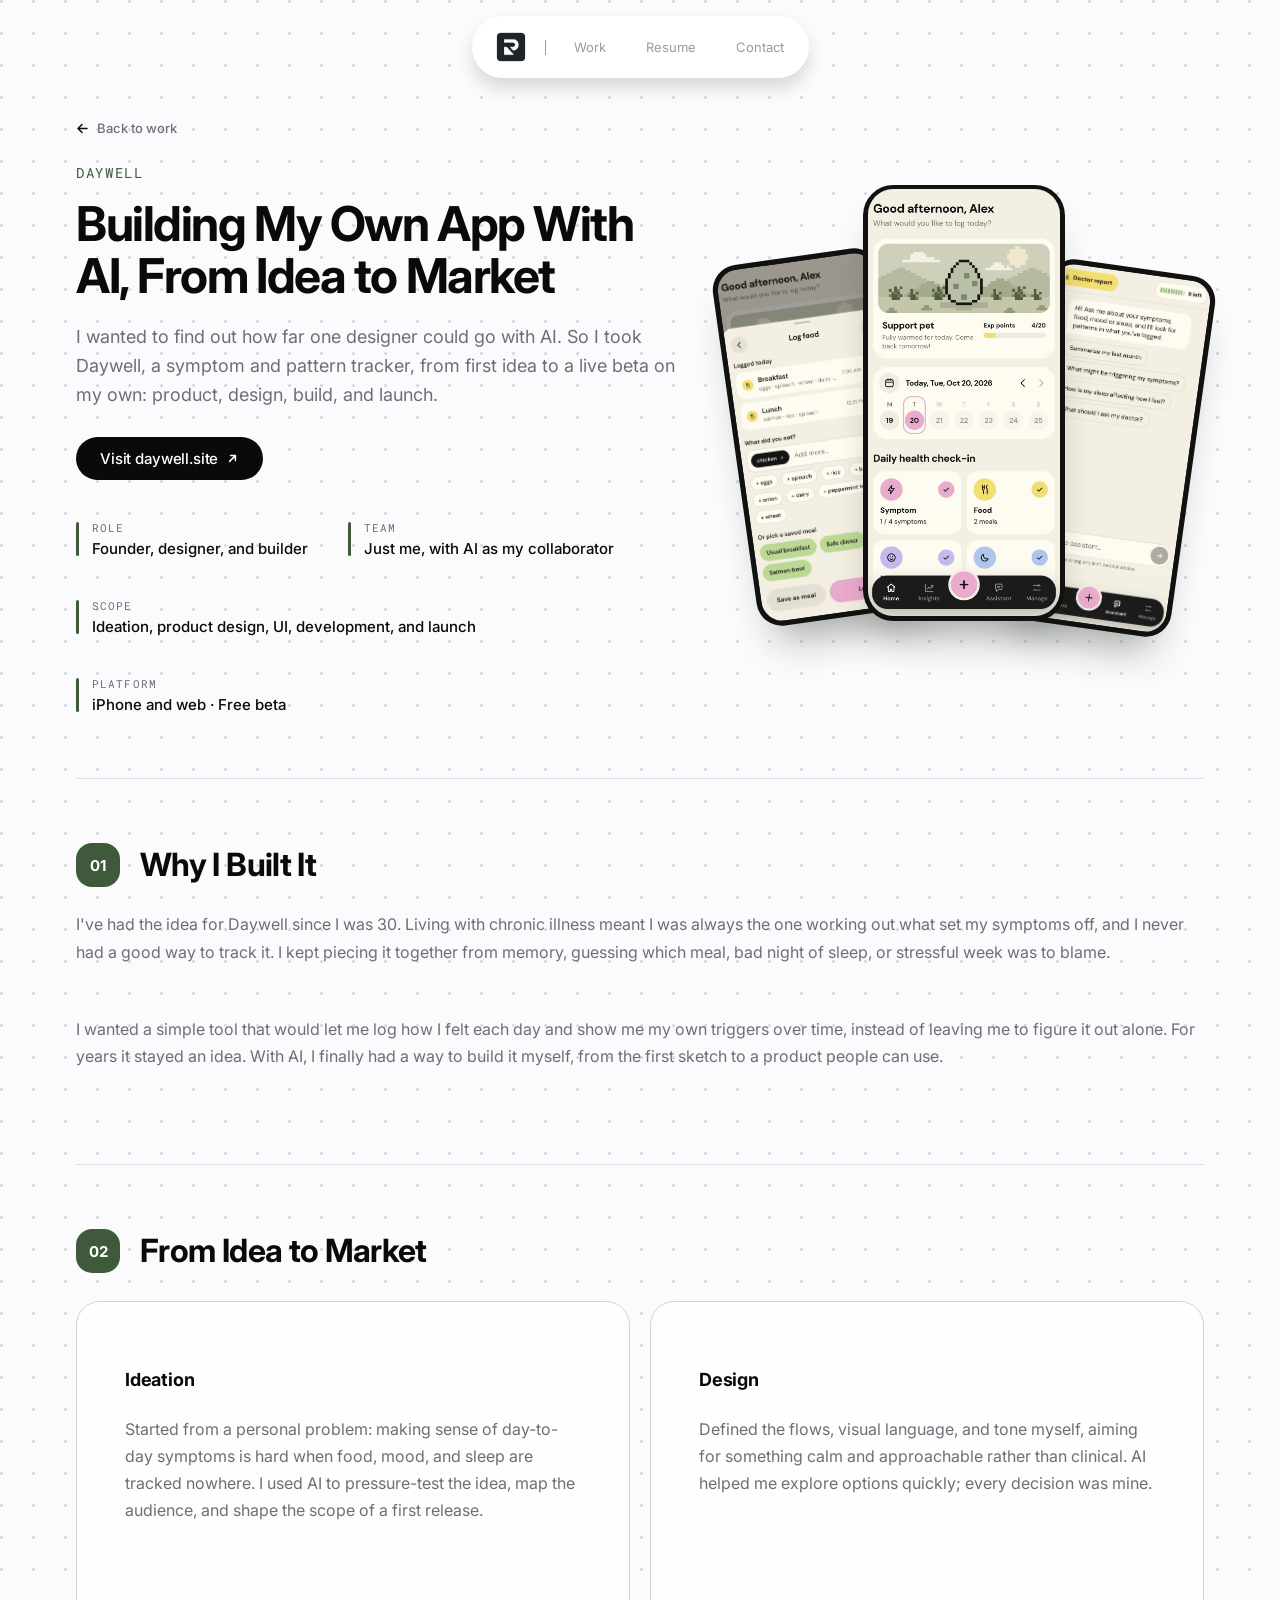
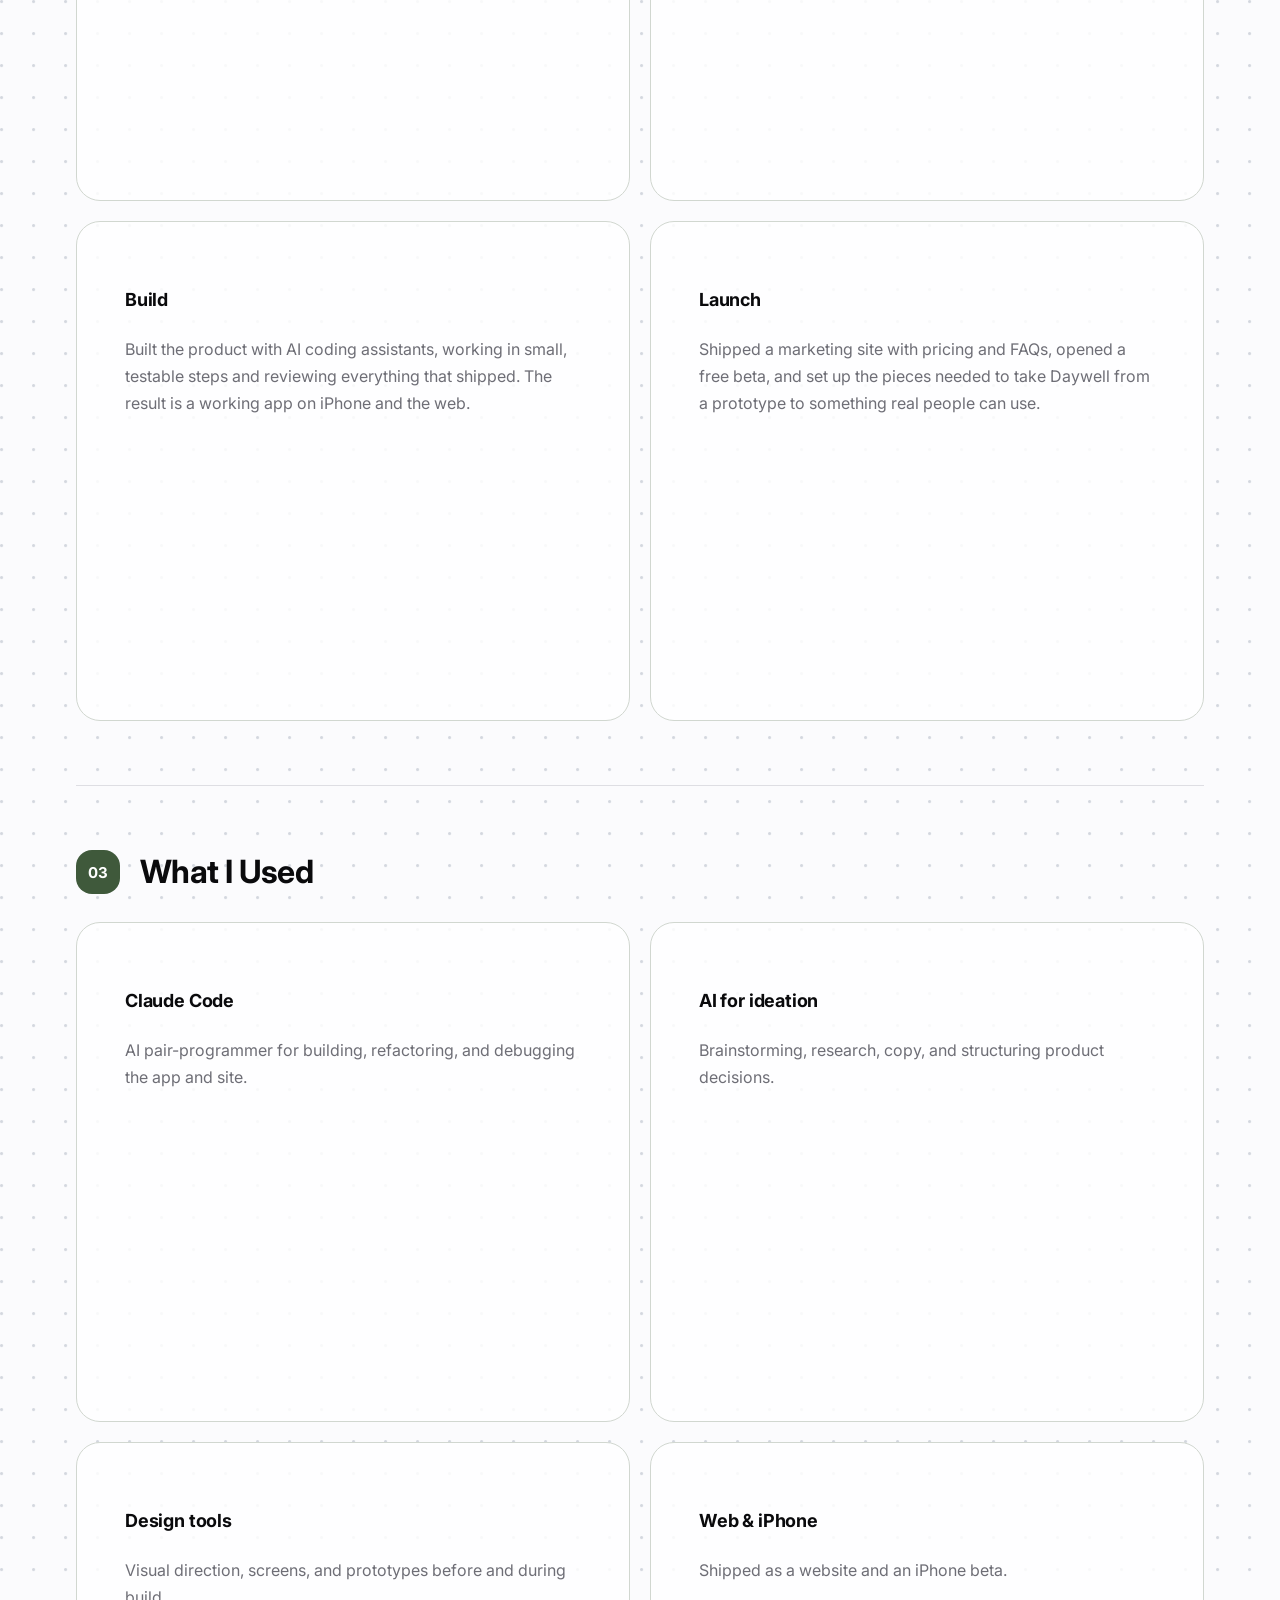
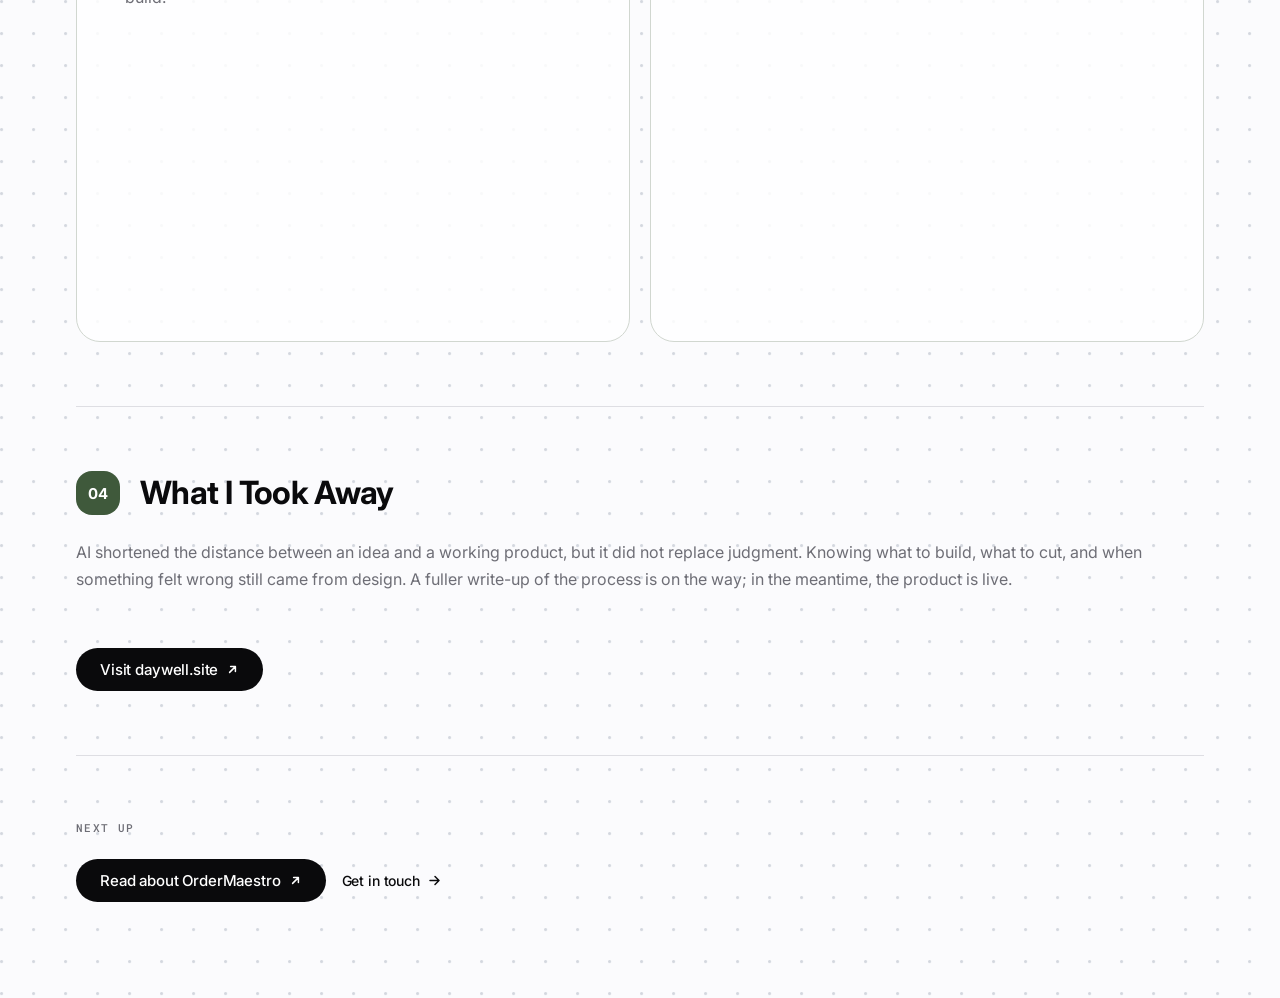
==== commit 1f2d227e: "Align case study footers and fix mobile monitor proportions" ====
--- a/case-studies/daywell.html
+++ b/case-studies/daywell.html
@@ -9,7 +9,7 @@
 <link rel="preconnect" href="https://fonts.gstatic.com" crossorigin>
 <link href="https://fonts.googleapis.com/css2?family=Inter:wght@400;500;600;700&family=Roboto+Mono:wght@400;500&display=swap" rel="stylesheet">
 <link rel="stylesheet" href="../css/styles.css">
-<link rel="stylesheet" href="../css/case-study.css">
+<link rel="stylesheet" href="../css/case-study.css?v=footer-alignment">
 </head>
 <body>
 
--- a/css/styles.css
+++ b/css/styles.css
@@ -254,83 +254,99 @@
 /* ---------- Hero ---------- */
 .hero { padding-top: 80px; }
 
-@keyframes fade-up {
-  from { opacity: 0; transform: translateY(16px); }
-  to { opacity: 1; transform: translateY(0); }
-}
-
-.hero-kicker,
-.hero h1,
-.hero-sub,
-.hero-actions,
-.hero-visual {
-  animation: fade-up 1.1s cubic-bezier(0.16, 1, 0.3, 1) both;
-}
-.hero-kicker { animation-delay: 0s; }
-.hero h1 { animation-delay: 0.1s; }
-.hero-sub { animation-delay: 0.25s; }
-.hero-actions { animation-delay: 0.4s; }
-.hero-visual { animation-delay: 0.3s; }
-
-@media (prefers-reduced-motion: reduce) {
-  .hero-kicker,
-  .hero h1,
-  .hero-sub,
-  .hero-actions,
-  .hero-visual {
-    animation: none;
-  }
-}
-
 .hero-inner {
+  display: grid;
+  grid-template-columns: 1.15fr 1fr;
+  align-items: center;
+  gap: clamp(36px, 5vw, 72px);
+  padding: clamp(48px, 6vw, 84px) clamp(32px, 5vw, 72px);
+  border: 1px solid var(--color-blue);
+  border-radius: var(--radius-md);
+  color: var(--color-white);
   background: var(--color-blue);
-  border-radius: var(--radius-lg);
-  padding: 56px 40px;
-  display: flex;
-  align-items: center;
-  justify-content: space-between;
-  gap: 40px;
+}
+.hero-copy {
+  width: 100%;
+  min-width: 0;
+  container-type: inline-size;
+  display: flex;
+  flex-direction: column;
+  align-items: flex-start;
+}
+.hero h1 {
+  color: var(--color-black);
+  font-family: var(--font-sans);
+  font-size: clamp(3.25rem, 5.35vw, 4.8rem);
+  font-weight: 700;
+  line-height: 1.08;
+  letter-spacing: -.055em;
+}
+.hero .hero-name--paper {
+  font-size: min(clamp(3.25rem, 5.35vw, 4.8rem), 15cqi);
+  white-space: nowrap;
+  background: var(--color-yellow);
+  padding: .04em .17em .1em;
+  transform: rotate(-1deg);
+  box-shadow: 3px 4px 0 #191a773d;
+}
+.hero-role {
+  position: relative;
+  margin: 12px 0 24px;
+  padding: 5px 12px;
+  background: #faf9f3;
+  color: var(--color-black);
+  font: 500 .92rem/1.4 var(--font-mono);
+  transform: rotate(-2deg);
+}
+.hero-sub {
+  max-width: 19ch;
+  font-size: clamp(1.65rem, 2.6vw, 2.35rem);
+  font-weight: 600;
+  letter-spacing: -.045em;
+  line-height: 1.16;
+  text-wrap: balance;
+}
+.hero-actions {
+  display: flex;
+  align-items: center;
   flex-wrap: wrap;
-  position: relative;
-  overflow: hidden;
-}
-.hero-copy {
-  display: flex;
-  flex-direction: column;
-  gap: 20px;
-  max-width: 460px;
-  position: relative;
-  z-index: 2;
-}
-.hero-kicker {
-  font-family: var(--font-mono);
-  font-weight: 500;
-  font-size: 0.875rem;
-  letter-spacing: 0.08em;
-  text-transform: uppercase;
-  color: #FFD166EB;
-  margin-bottom: -12px;
-}
-.hero-sub {
-  font-size: 1.0625rem;
+  gap: 22px;
+  margin-top: 26px;
+}
+.hero-intro {
+  max-width: 52ch;
+  margin-top: 16px;
+  font-size: 1rem;
   line-height: 1.55;
-  color: var(--color-white);
-  max-width: 360px;
-}
-.hero-actions {
-  display: flex;
-  align-items: center;
-  gap: 24px;
-  flex-wrap: wrap;
-  padding-top: 12px;
-}
-
+  text-align: left;
+}
 .hero-visual {
   position: relative;
-  flex: 1 1 480px;
-  max-width: 640px;
-  min-width: 300px;
-}
+  padding: 4% 4% 16%;
+  background: linear-gradient(155deg, #fffefa, #f3f0e6);
+  border-radius: 2px;
+  box-shadow: inset 0 0 0 1px #e6e2d7, 1px 2px 2px #17143c40, 4px 13px 18px -7px #17143c70;
+  transform: rotate(2deg);
+}
+.hero-visual::before,
+.hero-visual::after {
+  content: "";
+  position: absolute;
+  z-index: 1;
+  top: 0;
+  width: 62px;
+  height: 22px;
+  background: #b3c8eaad;
+  transform: rotate(-29deg);
+  left: -13px;
+}
+.hero-visual::after {
+  left: auto;
+  right: -13px;
+  transform: rotate(30deg);
+  background: #f3d680bd;
+}
+.hero-visual .hero-image { aspect-ratio: 1; border-radius: 1px; }
 .hero-image {
   position: relative;
   border-radius: 12px;
@@ -1076,9 +1092,11 @@
 }
 
 @media (max-width: 860px) {
-  .hero-inner { padding: 40px 28px; flex-direction: column; align-items: flex-start; justify-content: flex-start; }
-  .hero-visual { max-width: 100%; margin-top: 0; order: -1; flex: none; width: 100%; }
-  .hero-copy { margin-top: 32px; }
+  .hero-inner { grid-template-columns: 1fr; justify-items: center; gap: 38px; }
+  .hero-copy { align-items: center; text-align: center; }
+  .hero-role { margin-left: 0; }
+  .hero-actions { justify-content: center; }
+  .hero-visual { width: min(92%, 410px); }
   .card-stat { right: 0; }
   .work-grid { grid-template-columns: 1fr; }
   .case-study-lg { grid-column: auto; display: flex; flex-direction: column; gap: 12px; }
@@ -1086,6 +1104,8 @@
   .case-study-content { display: contents; }
   .link-arrow { order: 1; align-self: flex-start; }
   .case-label-row { flex-direction: column; align-items: flex-start; gap: 8px; align-self: flex-start; }
+  .case-label-row, .tag-row { flex-wrap: nowrap; }
+  .tag-row { flex-direction: column; align-items: flex-start; flex-basis: auto; }
   .case-label { align-self: flex-start; }
 }
 
@@ -1093,9 +1113,11 @@
   .nav-links { display: none; }
   .nav-toggle { display: flex; }
   .hero { padding-top: 88px; }
-  .hero-inner { border-radius: 24px; padding: 32px 20px; }
+  .hero-inner { padding: 38px 16px 30px; }
+  .hero .hero-name--paper { font-size: min(clamp(2.3rem, 9vw, 3.5rem), 15cqi); }
+  .hero h1 { font-size: clamp(2.3rem, 9vw, 3.5rem); }
   h1 { font-size: 2.1rem; }
-  .hero-sub { max-width: 100%; }
+
   .work, .resume, .contact { padding-left: 16px; padding-right: 16px; }
   .case-study, .timeline-card { padding: 28px; }
   .contact-inner { padding: 28px; border-radius: 24px; }
--- a/css/case-study.css
+++ b/css/case-study.css
@@ -40,6 +40,8 @@
   .cs-hero-row { flex-direction: column-reverse; }
   .cs-hero-phones { max-width: 340px; }
   .cs-hero-row.cs-hero-row--split-meta > .cs-hero-desktop-art {
+    flex: none;
+    height: auto;
     max-width: min(448px, 100%);
   }
 }
@@ -895,6 +897,15 @@
 @media (max-width: 700px) {
   .cs-showcase-walkthrough {
     padding: 20px;
+  }
+  .cs-solution-section .cs-mockup-showcase-controls-top .cs-brand-controls {
+    display: grid;
+    grid-template-columns: auto minmax(0, auto) auto auto;
+    max-width: 100%;
+  }
+  .cs-mockup-showcase-controls-top .cs-brand-dots {
+    flex-wrap: wrap;
+    justify-content: center;
   }
   .cs-showcase-title-row { gap: 12px; }
   .cs-showcase-title { font-size: 1.125rem; }
@@ -4337,16 +4348,18 @@
 }
 
 .cs-footer-nav {
-  padding: 64px 0 96px;
+  padding: 64px var(--shell-padding) 96px;
   display: flex;
   flex-direction: column;
   gap: 24px;
 }
 .cs-footer-nav-links {
   display: flex;
+  align-items: center;
   flex-wrap: wrap;
   gap: 16px;
 }
+.cs-footer-nav-links .link-arrow { align-self: center; }
 
 @media (max-width: 860px) {
   .cs-section { grid-template-columns: 1fr; gap: 16px; }
